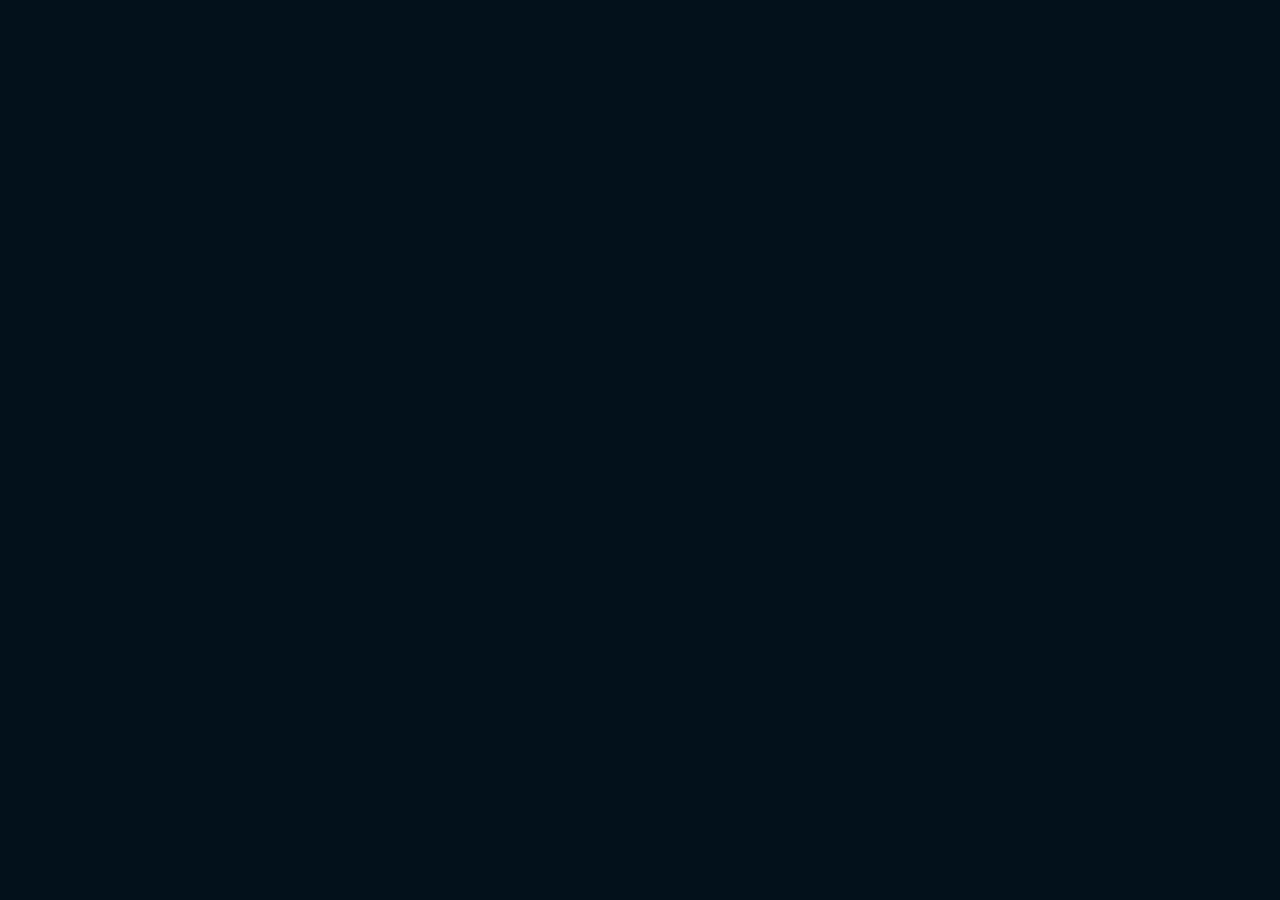
==== index.html @ f132a24a "Deploy" ====
<!doctype html>
<html lang="en" class="dark">
  <head>
    <meta charset="UTF-8" />
    <meta name="viewport" content="width=device-width, initial-scale=1.0" />
    <meta name="theme-color" content="#03101a" />
    <link rel="preload" as="image" href="./images/physics-ai-cover.webp" fetchpriority="high" />
    <meta name="referrer" content="strict-origin-when-cross-origin" />
    <meta name="description" content="Charalampos Lazaridis Patsalias: MSc AI researcher studying how architecture and training objective shape what sequence models represent. Thesis on Transformer vs Mamba, autoregressive vs JEPA." />
    <link rel="canonical" href="https://clazaridis.com/" />
    <link rel="icon" type="image/svg+xml" href="./favicon.svg" />
    <meta property="og:type" content="website" />
    <meta property="og:url" content="https://clazaridis.com/" />
    <meta property="og:title" content="Charalampos Lazaridis Patsalias · AI Research" />
    <meta property="og:description" content="Charalampos Lazaridis Patsalias: MSc AI researcher studying how architecture and training objective shape what sequence models represent. Thesis on Transformer vs Mamba, autoregressive vs JEPA." />
    <meta property="og:image" content="https://clazaridis.com/og.png" />
    <meta name="twitter:card" content="summary_large_image" />
    <script type="application/ld+json">{"@context":"https://schema.org","@type":"Person","name":"Charalampos Lazaridis Patsalias","url":"https://clazaridis.com/","jobTitle":"AI Researcher","alumniOf":["University of Essex","Utrecht University","Aristotle University of Thessaloniki"],"sameAs":["https://github.com/Babis1987","https://www.linkedin.com/in/charalampos-lazaridis-patsalias/","https://huggingface.co/mpampinos1987"]}</script>
    <link rel="preconnect" href="https://fonts.googleapis.com" />
    <link rel="preconnect" href="https://fonts.gstatic.com" crossorigin />
    <link
      href="https://fonts.googleapis.com/css2?family=Inter:wght@400;500;600;700;800&family=JetBrains+Mono:wght@400;500;600&display=swap"
      rel="stylesheet"
    />
    <title>Charalampos Lazaridis Patsalias · AI Research</title>
    <script
      data-goatcounter="https://clazaridis.goatcounter.com/count"
      async
      src="https://gc.zgo.at/count.js"
    ></script>
    <script type="module" crossorigin src="./assets/index-L5HF7EGZ.js"></script>
    <link rel="stylesheet" crossorigin href="./assets/index-ChJyaRy2.css">
  </head>
  <body>
    <div id="root"></div>
  </body>
</html>
---- assets/index-ChJyaRy2.css ----
*,:before,:after{--tw-border-spacing-x: 0;--tw-border-spacing-y: 0;--tw-translate-x: 0;--tw-translate-y: 0;--tw-rotate: 0;--tw-skew-x: 0;--tw-skew-y: 0;--tw-scale-x: 1;--tw-scale-y: 1;--tw-pan-x: ;--tw-pan-y: ;--tw-pinch-zoom: ;--tw-scroll-snap-strictness: proximity;--tw-gradient-from-position: ;--tw-gradient-via-position: ;--tw-gradient-to-position: ;--tw-ordinal: ;--tw-slashed-zero: ;--tw-numeric-figure: ;--tw-numeric-spacing: ;--tw-numeric-fraction: ;--tw-ring-inset: ;--tw-ring-offset-width: 0px;--tw-ring-offset-color: #fff;--tw-ring-color: rgb(59 130 246 / .5);--tw-ring-offset-shadow: 0 0 #0000;--tw-ring-shadow: 0 0 #0000;--tw-shadow: 0 0 #0000;--tw-shadow-colored: 0 0 #0000;--tw-blur: ;--tw-brightness: ;--tw-contrast: ;--tw-grayscale: ;--tw-hue-rotate: ;--tw-invert: ;--tw-saturate: ;--tw-sepia: ;--tw-drop-shadow: ;--tw-backdrop-blur: ;--tw-backdrop-brightness: ;--tw-backdrop-contrast: ;--tw-backdrop-grayscale: ;--tw-backdrop-hue-rotate: ;--tw-backdrop-invert: ;--tw-backdrop-opacity: ;--tw-backdrop-saturate: ;--tw-backdrop-sepia: ;--tw-contain-size: ;--tw-contain-layout: ;--tw-contain-paint: ;--tw-contain-style: }::backdrop{--tw-border-spacing-x: 0;--tw-border-spacing-y: 0;--tw-translate-x: 0;--tw-translate-y: 0;--tw-rotate: 0;--tw-skew-x: 0;--tw-skew-y: 0;--tw-scale-x: 1;--tw-scale-y: 1;--tw-pan-x: ;--tw-pan-y: ;--tw-pinch-zoom: ;--tw-scroll-snap-strictness: proximity;--tw-gradient-from-position: ;--tw-gradient-via-position: ;--tw-gradient-to-position: ;--tw-ordinal: ;--tw-slashed-zero: ;--tw-numeric-figure: ;--tw-numeric-spacing: ;--tw-numeric-fraction: ;--tw-ring-inset: ;--tw-ring-offset-width: 0px;--tw-ring-offset-color: #fff;--tw-ring-color: rgb(59 130 246 / .5);--tw-ring-offset-shadow: 0 0 #0000;--tw-ring-shadow: 0 0 #0000;--tw-shadow: 0 0 #0000;--tw-shadow-colored: 0 0 #0000;--tw-blur: ;--tw-brightness: ;--tw-contrast: ;--tw-grayscale: ;--tw-hue-rotate: ;--tw-invert: ;--tw-saturate: ;--tw-sepia: ;--tw-drop-shadow: ;--tw-backdrop-blur: ;--tw-backdrop-brightness: ;--tw-backdrop-contrast: ;--tw-backdrop-grayscale: ;--tw-backdrop-hue-rotate: ;--tw-backdrop-invert: ;--tw-backdrop-opacity: ;--tw-backdrop-saturate: ;--tw-backdrop-sepia: ;--tw-contain-size: ;--tw-contain-layout: ;--tw-contain-paint: ;--tw-contain-style: }*,:before,:after{box-sizing:border-box;border-width:0;border-style:solid;border-color:#e5e7eb}:before,:after{--tw-content: ""}html,:host{line-height:1.5;-webkit-text-size-adjust:100%;-moz-tab-size:4;-o-tab-size:4;tab-size:4;font-family:ui-sans-serif,system-ui,sans-serif,"Apple Color Emoji","Segoe UI Emoji",Segoe UI Symbol,"Noto Color Emoji";font-feature-settings:normal;font-variation-settings:normal;-webkit-tap-highlight-color:transparent}body{margin:0;line-height:inherit}hr{height:0;color:inherit;border-top-width:1px}abbr:where([title]){-webkit-text-decoration:underline dotted;text-decoration:underline dotted}h1,h2,h3,h4,h5,h6{font-size:inherit;font-weight:inherit}a{color:inherit;text-decoration:inherit}b,strong{font-weight:bolder}code,kbd,samp,pre{font-family:ui-monospace,SFMono-Regular,Menlo,Monaco,Consolas,Liberation Mono,Courier New,monospace;font-feature-settings:normal;font-variation-settings:normal;font-size:1em}small{font-size:80%}sub,sup{font-size:75%;line-height:0;position:relative;vertical-align:baseline}sub{bottom:-.25em}sup{top:-.5em}table{text-indent:0;border-color:inherit;border-collapse:collapse}button,input,optgroup,select,textarea{font-family:inherit;font-feature-settings:inherit;font-variation-settings:inherit;font-size:100%;font-weight:inherit;line-height:inherit;letter-spacing:inherit;color:inherit;margin:0;padding:0}button,select{text-transform:none}button,input:where([type=button]),input:where([type=reset]),input:where([type=submit]){-webkit-appearance:button;background-color:transparent;background-image:none}:-moz-focusring{outline:auto}:-moz-ui-invalid{box-shadow:none}progress{vertical-align:baseline}::-webkit-inner-spin-button,::-webkit-outer-spin-button{height:auto}[type=search]{-webkit-appearance:textfield;outline-offset:-2px}::-webkit-search-decoration{-webkit-appearance:none}::-webkit-file-upload-button{-webkit-appearance:button;font:inherit}summary{display:list-item}blockquote,dl,dd,h1,h2,h3,h4,h5,h6,hr,figure,p,pre{margin:0}fieldset{margin:0;padding:0}legend{padding:0}ol,ul,menu{list-style:none;margin:0;padding:0}dialog{padding:0}textarea{resize:vertical}input::-moz-placeholder,textarea::-moz-placeholder{opacity:1;color:#9ca3af}input::placeholder,textarea::placeholder{opacity:1;color:#9ca3af}button,[role=button]{cursor:pointer}:disabled{cursor:default}img,svg,video,canvas,audio,iframe,embed,object{display:block;vertical-align:middle}img,video{max-width:100%;height:auto}[hidden]:where(:not([hidden=until-found])){display:none}:root{color-scheme:dark;--background: 206 79% 6%;--foreground: 42 30% 93%;--card: 207 54% 9%;--card-foreground: 42 30% 93%;--popover: 207 54% 9%;--popover-foreground: 42 30% 93%;--primary: 39 72% 72%;--primary-foreground: 206 79% 6%;--secondary: 206 43% 13%;--secondary-foreground: 42 30% 93%;--muted: 206 43% 13%;--muted-foreground: 204 21% 77%;--accent: 194 56% 72%;--accent-foreground: 206 79% 6%;--destructive: 0 72% 51%;--destructive-foreground: 0 0% 98%;--border: 204 32% 22%;--input: 204 32% 22%;--ring: 39 72% 72%;--radius: .5rem}*{border-color:hsl(var(--border))}html{scroll-behavior:smooth;scroll-padding-top:5rem}html,body{overflow-x:clip}body{background-color:hsl(var(--background));color:hsl(var(--foreground));-webkit-font-smoothing:antialiased;-moz-osx-font-smoothing:grayscale;font-family:Inter,system-ui,-apple-system,sans-serif}::-moz-selection{background:hsl(var(--primary) / .25)}::selection{background:hsl(var(--primary) / .25)}:focus-visible{outline:2px solid hsl(var(--ring));outline-offset:4px}.container{width:100%}@media(min-width:640px){.container{max-width:640px}}@media(min-width:768px){.container{max-width:768px}}@media(min-width:1024px){.container{max-width:1024px}}@media(min-width:1280px){.container{max-width:1280px}}@media(min-width:1536px){.container{max-width:1536px}}.research-site{position:relative;isolation:isolate;background:hsl(var(--background))}.site-art{position:fixed;inset:0;z-index:-1;overflow:clip;pointer-events:none;background:hsl(var(--background))}.site-art__image{position:absolute;top:0;left:0;display:block;width:100%;height:auto;min-height:100%;-o-object-fit:cover;object-fit:cover;-o-object-position:center top;object-position:center top;opacity:.65;will-change:transform}.site-art:after{content:"";position:absolute;inset:0;width:min(100%,75rem);margin-inline:auto;background:linear-gradient(90deg,transparent,hsl(var(--background) / .94) 9%,hsl(var(--background) / .96) 50%,hsl(var(--background) / .94) 91%,transparent)}.research-section{position:relative;background:transparent}.research-cover{position:relative;background:hsl(var(--background))}.research-cover:after{content:"";position:absolute;inset:0;pointer-events:none;background:linear-gradient(180deg,transparent 88%,hsl(var(--background))),linear-gradient(90deg,hsl(var(--background)),transparent 4% 96%,hsl(var(--background)))}.hero-question{color:hsl(var(--accent))}.hero-stats{box-shadow:0 12px 40px #01090f4d}.sr-only{position:absolute;width:1px;height:1px;padding:0;margin:-1px;overflow:hidden;clip:rect(0,0,0,0);white-space:nowrap;border-width:0}.pointer-events-none{pointer-events:none}.visible{visibility:visible}.invisible{visibility:hidden}.fixed{position:fixed}.absolute{position:absolute}.relative{position:relative}.inset-0{inset:0}.inset-x-0{left:0;right:0}.inset-y-0{top:0;bottom:0}.-bottom-12{bottom:-3rem}.-left-12{left:-3rem}.-left-\[31px\]{left:-31px}.-right-12{right:-3rem}.-top-12{top:-3rem}.bottom-0{bottom:0}.left-0{left:0}.left-1\/2{left:50%}.left-2{left:.5rem}.left-\[50\%\]{left:50%}.right-0{right:0}.right-1{right:.25rem}.right-2{right:.5rem}.right-3{right:.75rem}.right-4{right:1rem}.top-0{top:0}.top-1{top:.25rem}.top-1\.5{top:.375rem}.top-1\/2{top:50%}.top-3\.5{top:.875rem}.top-4{top:1rem}.top-\[1px\]{top:1px}.top-\[50\%\]{top:50%}.top-\[60\%\]{top:60%}.top-full{top:100%}.isolate{isolation:isolate}.z-10{z-index:10}.z-20{z-index:20}.z-50{z-index:50}.z-\[1\]{z-index:1}.order-first{order:-9999}.order-last{order:9999}.col-start-2{grid-column-start:2}.row-span-2{grid-row:span 2 / span 2}.row-start-1{grid-row-start:1}.\!m-0{margin:0!important}.-mx-1{margin-left:-.25rem;margin-right:-.25rem}.-my-2{margin-top:-.5rem;margin-bottom:-.5rem}.mx-2{margin-left:.5rem;margin-right:.5rem}.mx-3\.5{margin-left:.875rem;margin-right:.875rem}.mx-auto{margin-left:auto;margin-right:auto}.my-0{margin-top:0;margin-bottom:0}.my-0\.5{margin-top:.125rem;margin-bottom:.125rem}.my-1{margin-top:.25rem;margin-bottom:.25rem}.-ml-4{margin-left:-1rem}.-mr-2{margin-right:-.5rem}.-mt-4{margin-top:-1rem}.mb-1{margin-bottom:.25rem}.mb-1\.5{margin-bottom:.375rem}.mb-2{margin-bottom:.5rem}.mb-3{margin-bottom:.75rem}.mb-4{margin-bottom:1rem}.mb-5{margin-bottom:1.25rem}.ml-1{margin-left:.25rem}.ml-4{margin-left:1rem}.ml-auto{margin-left:auto}.mt-0\.5{margin-top:.125rem}.mt-1{margin-top:.25rem}.mt-1\.5{margin-top:.375rem}.mt-10{margin-top:2.5rem}.mt-12{margin-top:3rem}.mt-14{margin-top:3.5rem}.mt-2{margin-top:.5rem}.mt-3{margin-top:.75rem}.mt-4{margin-top:1rem}.mt-5{margin-top:1.25rem}.mt-6{margin-top:1.5rem}.mt-8{margin-top:2rem}.mt-auto{margin-top:auto}.line-clamp-1{overflow:hidden;display:-webkit-box;-webkit-box-orient:vertical;-webkit-line-clamp:1}.line-clamp-2{overflow:hidden;display:-webkit-box;-webkit-box-orient:vertical;-webkit-line-clamp:2}.block{display:block}.inline-block{display:inline-block}.flex{display:flex}.inline-flex{display:inline-flex}.table{display:table}.table-caption{display:table-caption}.table-cell{display:table-cell}.table-row{display:table-row}.grid{display:grid}.hidden{display:none}.aspect-square{aspect-ratio:1 / 1}.aspect-video{aspect-ratio:16 / 9}.size-10{width:2.5rem;height:2.5rem}.size-2{width:.5rem;height:.5rem}.size-2\.5{width:.625rem;height:.625rem}.size-3{width:.75rem;height:.75rem}.size-3\.5{width:.875rem;height:.875rem}.size-4{width:1rem;height:1rem}.size-6{width:1.5rem;height:1.5rem}.size-7{width:1.75rem;height:1.75rem}.size-8{width:2rem;height:2rem}.size-9{width:2.25rem;height:2.25rem}.size-auto{width:auto;height:auto}.size-full{width:100%;height:100%}.h-1\.5{height:.375rem}.h-10{height:2.5rem}.h-12{height:3rem}.h-14{height:3.5rem}.h-2{height:.5rem}.h-2\.5{height:.625rem}.h-4{height:1rem}.h-5{height:1.25rem}.h-6{height:1.5rem}.h-7{height:1.75rem}.h-72{height:18rem}.h-8{height:2rem}.h-9{height:2.25rem}.h-\[1\.15rem\]{height:1.15rem}.h-\[calc\(100\%-1px\)\]{height:calc(100% - 1px)}.h-\[var\(--radix-navigation-menu-viewport-height\)\]{height:var(--radix-navigation-menu-viewport-height)}.h-\[var\(--radix-select-trigger-height\)\]{height:var(--radix-select-trigger-height)}.h-auto{height:auto}.h-full{height:100%}.h-px{height:1px}.h-svh{height:100svh}.max-h-\[300px\]{max-height:300px}.max-h-\[85vh\]{max-height:85vh}.min-h-0{min-height:0px}.min-h-16{min-height:4rem}.min-h-4{min-height:1rem}.min-h-screen{min-height:100vh}.min-h-svh{min-height:100svh}.w-0{width:0px}.w-1{width:.25rem}.w-2{width:.5rem}.w-2\.5{width:.625rem}.w-3{width:.75rem}.w-3\/4{width:75%}.w-4{width:1rem}.w-5{width:1.25rem}.w-64{width:16rem}.w-72{width:18rem}.w-8{width:2rem}.w-9{width:2.25rem}.w-\[100px\]{width:100px}.w-auto{width:auto}.w-fit{width:-moz-fit-content;width:fit-content}.w-full{width:100%}.w-max{width:-moz-max-content;width:max-content}.w-px{width:1px}.min-w-0{min-width:0px}.min-w-10{min-width:2.5rem}.min-w-5{min-width:1.25rem}.min-w-8{min-width:2rem}.min-w-9{min-width:2.25rem}.min-w-\[12rem\]{min-width:12rem}.min-w-\[8rem\]{min-width:8rem}.min-w-\[var\(--radix-select-trigger-width\)\]{min-width:var(--radix-select-trigger-width)}.max-w-2xl{max-width:42rem}.max-w-3xl{max-width:48rem}.max-w-5xl{max-width:64rem}.max-w-6xl{max-width:72rem}.max-w-\[calc\(100\%-2rem\)\]{max-width:calc(100% - 2rem)}.max-w-max{max-width:-moz-max-content;max-width:max-content}.max-w-sm{max-width:24rem}.max-w-xl{max-width:36rem}.flex-1{flex:1 1 0%}.shrink-0{flex-shrink:0}.grow{flex-grow:1}.grow-0{flex-grow:0}.basis-full{flex-basis:100%}.caption-bottom{caption-side:bottom}.border-collapse{border-collapse:collapse}.-translate-x-1\/2{--tw-translate-x: -50%;transform:translate(var(--tw-translate-x),var(--tw-translate-y)) rotate(var(--tw-rotate)) skew(var(--tw-skew-x)) skewY(var(--tw-skew-y)) scaleX(var(--tw-scale-x)) scaleY(var(--tw-scale-y))}.-translate-x-px{--tw-translate-x: -1px;transform:translate(var(--tw-translate-x),var(--tw-translate-y)) rotate(var(--tw-rotate)) skew(var(--tw-skew-x)) skewY(var(--tw-skew-y)) scaleX(var(--tw-scale-x)) scaleY(var(--tw-scale-y))}.-translate-y-1\/2{--tw-translate-y: -50%;transform:translate(var(--tw-translate-x),var(--tw-translate-y)) rotate(var(--tw-rotate)) skew(var(--tw-skew-x)) skewY(var(--tw-skew-y)) scaleX(var(--tw-scale-x)) scaleY(var(--tw-scale-y))}.translate-x-\[-50\%\]{--tw-translate-x: -50%;transform:translate(var(--tw-translate-x),var(--tw-translate-y)) rotate(var(--tw-rotate)) skew(var(--tw-skew-x)) skewY(var(--tw-skew-y)) scaleX(var(--tw-scale-x)) scaleY(var(--tw-scale-y))}.translate-x-px{--tw-translate-x: 1px;transform:translate(var(--tw-translate-x),var(--tw-translate-y)) rotate(var(--tw-rotate)) skew(var(--tw-skew-x)) skewY(var(--tw-skew-y)) scaleX(var(--tw-scale-x)) scaleY(var(--tw-scale-y))}.translate-y-0\.5{--tw-translate-y: .125rem;transform:translate(var(--tw-translate-x),var(--tw-translate-y)) rotate(var(--tw-rotate)) skew(var(--tw-skew-x)) skewY(var(--tw-skew-y)) scaleX(var(--tw-scale-x)) scaleY(var(--tw-scale-y))}.translate-y-\[-50\%\]{--tw-translate-y: -50%;transform:translate(var(--tw-translate-x),var(--tw-translate-y)) rotate(var(--tw-rotate)) skew(var(--tw-skew-x)) skewY(var(--tw-skew-y)) scaleX(var(--tw-scale-x)) scaleY(var(--tw-scale-y))}.translate-y-\[calc\(-50\%_-_2px\)\]{--tw-translate-y: calc(-50% - 2px) ;transform:translate(var(--tw-translate-x),var(--tw-translate-y)) rotate(var(--tw-rotate)) skew(var(--tw-skew-x)) skewY(var(--tw-skew-y)) scaleX(var(--tw-scale-x)) scaleY(var(--tw-scale-y))}.rotate-45{--tw-rotate: 45deg;transform:translate(var(--tw-translate-x),var(--tw-translate-y)) rotate(var(--tw-rotate)) skew(var(--tw-skew-x)) skewY(var(--tw-skew-y)) scaleX(var(--tw-scale-x)) scaleY(var(--tw-scale-y))}.rotate-90{--tw-rotate: 90deg;transform:translate(var(--tw-translate-x),var(--tw-translate-y)) rotate(var(--tw-rotate)) skew(var(--tw-skew-x)) skewY(var(--tw-skew-y)) scaleX(var(--tw-scale-x)) scaleY(var(--tw-scale-y))}.transform{transform:translate(var(--tw-translate-x),var(--tw-translate-y)) rotate(var(--tw-rotate)) skew(var(--tw-skew-x)) skewY(var(--tw-skew-y)) scaleX(var(--tw-scale-x)) scaleY(var(--tw-scale-y))}@keyframes caret-blink{0%,70%,to{opacity:1}20%,50%{opacity:0}}.animate-caret-blink{animation:caret-blink 1.25s ease-out infinite}@keyframes pulse{50%{opacity:.5}}.animate-pulse{animation:pulse 2s cubic-bezier(.4,0,.6,1) infinite}@keyframes spin{to{transform:rotate(360deg)}}.animate-spin{animation:spin 1s linear infinite}.cursor-default{cursor:default}.cursor-pointer{cursor:pointer}.cursor-text{cursor:text}.touch-none{touch-action:none}.select-none{-webkit-user-select:none;-moz-user-select:none;user-select:none}.resize-none{resize:none}.resize{resize:both}.scroll-my-1{scroll-margin-top:.25rem;scroll-margin-bottom:.25rem}.scroll-py-1{scroll-padding-top:.25rem;scroll-padding-bottom:.25rem}.list-disc{list-style-type:disc}.list-none{list-style-type:none}.auto-rows-min{grid-auto-rows:min-content}.grid-cols-2{grid-template-columns:repeat(2,minmax(0,1fr))}.grid-cols-\[0_1fr\]{grid-template-columns:0 1fr}.grid-rows-\[auto_auto\]{grid-template-rows:auto auto}.flex-row{flex-direction:row}.flex-col{flex-direction:column}.flex-col-reverse{flex-direction:column-reverse}.flex-wrap{flex-wrap:wrap}.place-content-center{place-content:center}.items-start{align-items:flex-start}.items-end{align-items:flex-end}.items-center{align-items:center}.items-baseline{align-items:baseline}.items-stretch{align-items:stretch}.justify-start{justify-content:flex-start}.justify-center{justify-content:center}.justify-between{justify-content:space-between}.justify-items-start{justify-items:start}.gap-0\.5{gap:.125rem}.gap-1{gap:.25rem}.gap-1\.5{gap:.375rem}.gap-10{gap:2.5rem}.gap-12{gap:3rem}.gap-2{gap:.5rem}.gap-2\.5{gap:.625rem}.gap-3{gap:.75rem}.gap-4{gap:1rem}.gap-5{gap:1.25rem}.gap-6{gap:1.5rem}.gap-7{gap:1.75rem}.gap-8{gap:2rem}.gap-\[--spacing\(var\(--gap\)\)\]{gap:var(--spacing(var(--gap)))}.gap-px{gap:1px}.gap-y-0\.5{row-gap:.125rem}.space-y-1>:not([hidden])~:not([hidden]){--tw-space-y-reverse: 0;margin-top:calc(.25rem * calc(1 - var(--tw-space-y-reverse)));margin-bottom:calc(.25rem * var(--tw-space-y-reverse))}.space-y-1\.5>:not([hidden])~:not([hidden]){--tw-space-y-reverse: 0;margin-top:calc(.375rem * calc(1 - var(--tw-space-y-reverse)));margin-bottom:calc(.375rem * var(--tw-space-y-reverse))}.space-y-3>:not([hidden])~:not([hidden]){--tw-space-y-reverse: 0;margin-top:calc(.75rem * calc(1 - var(--tw-space-y-reverse)));margin-bottom:calc(.75rem * var(--tw-space-y-reverse))}.space-y-4>:not([hidden])~:not([hidden]){--tw-space-y-reverse: 0;margin-top:calc(1rem * calc(1 - var(--tw-space-y-reverse)));margin-bottom:calc(1rem * var(--tw-space-y-reverse))}.space-y-5>:not([hidden])~:not([hidden]){--tw-space-y-reverse: 0;margin-top:calc(1.25rem * calc(1 - var(--tw-space-y-reverse)));margin-bottom:calc(1.25rem * var(--tw-space-y-reverse))}.space-y-6>:not([hidden])~:not([hidden]){--tw-space-y-reverse: 0;margin-top:calc(1.5rem * calc(1 - var(--tw-space-y-reverse)));margin-bottom:calc(1.5rem * var(--tw-space-y-reverse))}.space-y-8>:not([hidden])~:not([hidden]){--tw-space-y-reverse: 0;margin-top:calc(2rem * calc(1 - var(--tw-space-y-reverse)));margin-bottom:calc(2rem * var(--tw-space-y-reverse))}.self-start{align-self:flex-start}.self-stretch{align-self:stretch}.justify-self-end{justify-self:end}.overflow-auto{overflow:auto}.overflow-hidden{overflow:hidden}.overflow-x-auto{overflow-x:auto}.overflow-y-auto{overflow-y:auto}.overflow-x-hidden{overflow-x:hidden}.whitespace-nowrap{white-space:nowrap}.break-words{overflow-wrap:break-word}.rounded{border-radius:.25rem}.rounded-\[2px\]{border-radius:2px}.rounded-\[4px\]{border-radius:4px}.rounded-\[calc\(var\(--radius\)-5px\)\]{border-radius:calc(var(--radius) - 5px)}.rounded-\[inherit\]{border-radius:inherit}.rounded-full{border-radius:9999px}.rounded-lg{border-radius:var(--radius)}.rounded-md{border-radius:calc(var(--radius) - 2px)}.rounded-none{border-radius:0}.rounded-sm{border-radius:calc(var(--radius) - 4px)}.rounded-xl{border-radius:calc(var(--radius) + 4px)}.rounded-xs{border-radius:calc(var(--radius) - 6px)}.rounded-l-md{border-top-left-radius:calc(var(--radius) - 2px);border-bottom-left-radius:calc(var(--radius) - 2px)}.rounded-r-md{border-top-right-radius:calc(var(--radius) - 2px);border-bottom-right-radius:calc(var(--radius) - 2px)}.rounded-tl-sm{border-top-left-radius:calc(var(--radius) - 4px)}.border{border-width:1px}.border-0{border-width:0px}.border-\[1\.5px\]{border-width:1.5px}.border-y{border-top-width:1px;border-bottom-width:1px}.border-b{border-bottom-width:1px}.border-l{border-left-width:1px}.border-l-2{border-left-width:2px}.border-r{border-right-width:1px}.border-t{border-top-width:1px}.border-dashed{border-style:dashed}.border-border{border-color:hsl(var(--border))}.border-border\/50{border-color:hsl(var(--border) / .5)}.border-border\/60{border-color:hsl(var(--border) / .6)}.border-input{border-color:hsl(var(--input))}.border-primary{border-color:hsl(var(--primary))}.border-primary\/30{border-color:hsl(var(--primary) / .3)}.border-primary\/50{border-color:hsl(var(--primary) / .5)}.border-sidebar-border{border-color:hsl(var(--sidebar-border))}.border-transparent{border-color:transparent}.border-l-transparent{border-left-color:transparent}.border-t-transparent{border-top-color:transparent}.bg-accent{background-color:hsl(var(--accent))}.bg-background{background-color:hsl(var(--background))}.bg-background\/80{background-color:hsl(var(--background) / .8)}.bg-black\/50{background-color:#00000080}.bg-border{background-color:hsl(var(--border))}.bg-card{background-color:hsl(var(--card))}.bg-destructive{--tw-bg-opacity: 1;background-color:hsl(var(--destructive) / var(--tw-bg-opacity, 1))}.bg-foreground{background-color:hsl(var(--foreground))}.bg-input{background-color:hsl(var(--input))}.bg-muted{background-color:hsl(var(--muted))}.bg-muted\/50{background-color:hsl(var(--muted) / .5)}.bg-popover{background-color:hsl(var(--popover))}.bg-primary{background-color:hsl(var(--primary))}.bg-primary\/10{background-color:hsl(var(--primary) / .1)}.bg-primary\/20{background-color:hsl(var(--primary) / .2)}.bg-primary\/5{background-color:hsl(var(--primary) / .05)}.bg-primary\/80{background-color:hsl(var(--primary) / .8)}.bg-primary\/90{background-color:hsl(var(--primary) / .9)}.bg-secondary{background-color:hsl(var(--secondary))}.bg-secondary\/60{background-color:hsl(var(--secondary) / .6)}.bg-sidebar{background-color:hsl(var(--sidebar-background))}.bg-sidebar-border{background-color:hsl(var(--sidebar-border))}.bg-transparent{background-color:transparent}.bg-white{--tw-bg-opacity: 1;background-color:rgb(255 255 255 / var(--tw-bg-opacity, 1))}.fill-current{fill:currentColor}.fill-foreground{fill:hsl(var(--foreground))}.fill-primary{fill:hsl(var(--primary))}.p-0{padding:0}.p-1{padding:.25rem}.p-2{padding:.5rem}.p-3{padding:.75rem}.p-4{padding:1rem}.p-5{padding:1.25rem}.p-6{padding:1.5rem}.p-\[3px\]{padding:3px}.p-px{padding:1px}.px-1{padding-left:.25rem;padding-right:.25rem}.px-1\.5{padding-left:.375rem;padding-right:.375rem}.px-2{padding-left:.5rem;padding-right:.5rem}.px-2\.5{padding-left:.625rem;padding-right:.625rem}.px-3{padding-left:.75rem;padding-right:.75rem}.px-4{padding-left:1rem;padding-right:1rem}.px-5{padding-left:1.25rem;padding-right:1.25rem}.px-6{padding-left:1.5rem;padding-right:1.5rem}.py-0\.5{padding-top:.125rem;padding-bottom:.125rem}.py-1{padding-top:.25rem;padding-bottom:.25rem}.py-1\.5{padding-top:.375rem;padding-bottom:.375rem}.py-2{padding-top:.5rem;padding-bottom:.5rem}.py-2\.5{padding-top:.625rem;padding-bottom:.625rem}.py-20{padding-top:5rem;padding-bottom:5rem}.py-3{padding-top:.75rem;padding-bottom:.75rem}.py-4{padding-top:1rem;padding-bottom:1rem}.py-6{padding-top:1.5rem;padding-bottom:1.5rem}.py-8{padding-top:2rem;padding-bottom:2rem}.pb-12{padding-bottom:3rem}.pb-3{padding-bottom:.75rem}.pb-4{padding-bottom:1rem}.pl-2{padding-left:.5rem}.pl-3{padding-left:.75rem}.pl-4{padding-left:1rem}.pl-6{padding-left:1.5rem}.pl-8{padding-left:2rem}.pr-1{padding-right:.25rem}.pr-2{padding-right:.5rem}.pr-2\.5{padding-right:.625rem}.pr-3{padding-right:.75rem}.pr-8{padding-right:2rem}.pt-0{padding-top:0}.pt-14{padding-top:3.5rem}.pt-3{padding-top:.75rem}.pt-4{padding-top:1rem}.pt-6{padding-top:1.5rem}.text-left{text-align:left}.text-center{text-align:center}.text-right{text-align:right}.align-middle{vertical-align:middle}.font-mono{font-family:ui-monospace,SFMono-Regular,Menlo,Monaco,Consolas,Liberation Mono,Courier New,monospace}.font-sans{font-family:ui-sans-serif,system-ui,sans-serif,"Apple Color Emoji","Segoe UI Emoji",Segoe UI Symbol,"Noto Color Emoji"}.text-2xl{font-size:1.5rem;line-height:2rem}.text-3xl{font-size:1.875rem;line-height:2.25rem}.text-\[0\.8rem\]{font-size:.8rem}.text-\[11px\]{font-size:11px}.text-\[15px\]{font-size:15px}.text-base{font-size:1rem;line-height:1.5rem}.text-lg{font-size:1.125rem;line-height:1.75rem}.text-sm{font-size:.875rem;line-height:1.25rem}.text-sm\/relaxed{font-size:.875rem;line-height:1.625}.text-xl{font-size:1.25rem;line-height:1.75rem}.text-xs{font-size:.75rem;line-height:1rem}.font-bold{font-weight:700}.font-medium{font-weight:500}.font-normal{font-weight:400}.font-semibold{font-weight:600}.tabular-nums{--tw-numeric-spacing: tabular-nums;font-variant-numeric:var(--tw-ordinal) var(--tw-slashed-zero) var(--tw-numeric-figure) var(--tw-numeric-spacing) var(--tw-numeric-fraction)}.leading-\[1\.15\]{line-height:1.15}.leading-none{line-height:1}.leading-normal{line-height:1.5}.leading-relaxed{line-height:1.625}.leading-snug{line-height:1.375}.tracking-tight{letter-spacing:-.025em}.tracking-widest{letter-spacing:.1em}.text-accent-foreground{color:hsl(var(--accent-foreground))}.text-background{color:hsl(var(--background))}.text-card-foreground{color:hsl(var(--card-foreground))}.text-current{color:currentColor}.text-destructive{--tw-text-opacity: 1;color:hsl(var(--destructive) / var(--tw-text-opacity, 1))}.text-foreground{color:hsl(var(--foreground))}.text-foreground\/80{color:hsl(var(--foreground) / .8)}.text-foreground\/85{color:hsl(var(--foreground) / .85)}.text-muted-foreground{color:hsl(var(--muted-foreground))}.text-popover-foreground{color:hsl(var(--popover-foreground))}.text-primary{color:hsl(var(--primary))}.text-primary-foreground{color:hsl(var(--primary-foreground))}.text-primary\/80{color:hsl(var(--primary) / .8)}.text-secondary-foreground{color:hsl(var(--secondary-foreground))}.text-sidebar-foreground{color:hsl(var(--sidebar-foreground))}.text-sidebar-foreground\/70{color:hsl(var(--sidebar-foreground) / .7)}.text-white{--tw-text-opacity: 1;color:rgb(255 255 255 / var(--tw-text-opacity, 1))}.underline{text-decoration-line:underline}.underline-offset-4{text-underline-offset:4px}.opacity-0{opacity:0}.opacity-50{opacity:.5}.opacity-70{opacity:.7}.shadow{--tw-shadow: 0 1px 3px 0 rgb(0 0 0 / .1), 0 1px 2px -1px rgb(0 0 0 / .1);--tw-shadow-colored: 0 1px 3px 0 var(--tw-shadow-color), 0 1px 2px -1px var(--tw-shadow-color);box-shadow:var(--tw-ring-offset-shadow, 0 0 #0000),var(--tw-ring-shadow, 0 0 #0000),var(--tw-shadow)}.shadow-\[0_0_0_1px_hsl\(var\(--sidebar-border\)\)\]{--tw-shadow: 0 0 0 1px hsl(var(--sidebar-border));--tw-shadow-colored: 0 0 0 1px var(--tw-shadow-color);box-shadow:var(--tw-ring-offset-shadow, 0 0 #0000),var(--tw-ring-shadow, 0 0 #0000),var(--tw-shadow)}.shadow-lg{--tw-shadow: 0 10px 15px -3px rgb(0 0 0 / .1), 0 4px 6px -4px rgb(0 0 0 / .1);--tw-shadow-colored: 0 10px 15px -3px var(--tw-shadow-color), 0 4px 6px -4px var(--tw-shadow-color);box-shadow:var(--tw-ring-offset-shadow, 0 0 #0000),var(--tw-ring-shadow, 0 0 #0000),var(--tw-shadow)}.shadow-md{--tw-shadow: 0 4px 6px -1px rgb(0 0 0 / .1), 0 2px 4px -2px rgb(0 0 0 / .1);--tw-shadow-colored: 0 4px 6px -1px var(--tw-shadow-color), 0 2px 4px -2px var(--tw-shadow-color);box-shadow:var(--tw-ring-offset-shadow, 0 0 #0000),var(--tw-ring-shadow, 0 0 #0000),var(--tw-shadow)}.shadow-none{--tw-shadow: 0 0 #0000;--tw-shadow-colored: 0 0 #0000;box-shadow:var(--tw-ring-offset-shadow, 0 0 #0000),var(--tw-ring-shadow, 0 0 #0000),var(--tw-shadow)}.shadow-sm{--tw-shadow: 0 1px 2px 0 rgb(0 0 0 / .05);--tw-shadow-colored: 0 1px 2px 0 var(--tw-shadow-color);box-shadow:var(--tw-ring-offset-shadow, 0 0 #0000),var(--tw-ring-shadow, 0 0 #0000),var(--tw-shadow)}.shadow-xl{--tw-shadow: 0 20px 25px -5px rgb(0 0 0 / .1), 0 8px 10px -6px rgb(0 0 0 / .1);--tw-shadow-colored: 0 20px 25px -5px var(--tw-shadow-color), 0 8px 10px -6px var(--tw-shadow-color);box-shadow:var(--tw-ring-offset-shadow, 0 0 #0000),var(--tw-ring-shadow, 0 0 #0000),var(--tw-shadow)}.shadow-xs{--tw-shadow: 0 1px 2px 0 rgb(0 0 0 / .05);--tw-shadow-colored: 0 1px 2px 0 var(--tw-shadow-color);box-shadow:var(--tw-ring-offset-shadow, 0 0 #0000),var(--tw-ring-shadow, 0 0 #0000),var(--tw-shadow)}.outline-none{outline:2px solid transparent;outline-offset:2px}.outline{outline-style:solid}.ring-0{--tw-ring-offset-shadow: var(--tw-ring-inset) 0 0 0 var(--tw-ring-offset-width) var(--tw-ring-offset-color);--tw-ring-shadow: var(--tw-ring-inset) 0 0 0 calc(0px + var(--tw-ring-offset-width)) var(--tw-ring-color);box-shadow:var(--tw-ring-offset-shadow),var(--tw-ring-shadow),var(--tw-shadow, 0 0 #0000)}.ring-4{--tw-ring-offset-shadow: var(--tw-ring-inset) 0 0 0 var(--tw-ring-offset-width) var(--tw-ring-offset-color);--tw-ring-shadow: var(--tw-ring-inset) 0 0 0 calc(4px + var(--tw-ring-offset-width)) var(--tw-ring-color);box-shadow:var(--tw-ring-offset-shadow),var(--tw-ring-shadow),var(--tw-shadow, 0 0 #0000)}.ring-background{--tw-ring-color: hsl(var(--background))}.ring-ring\/50{--tw-ring-color: hsl(var(--ring) / .5)}.ring-sidebar-ring{--tw-ring-color: hsl(var(--sidebar-ring))}.ring-offset-background{--tw-ring-offset-color: hsl(var(--background))}.filter{filter:var(--tw-blur) var(--tw-brightness) var(--tw-contrast) var(--tw-grayscale) var(--tw-hue-rotate) var(--tw-invert) var(--tw-saturate) var(--tw-sepia) var(--tw-drop-shadow)}.backdrop-blur-md{--tw-backdrop-blur: blur(12px);-webkit-backdrop-filter:var(--tw-backdrop-blur) var(--tw-backdrop-brightness) var(--tw-backdrop-contrast) var(--tw-backdrop-grayscale) var(--tw-backdrop-hue-rotate) var(--tw-backdrop-invert) var(--tw-backdrop-opacity) var(--tw-backdrop-saturate) var(--tw-backdrop-sepia);backdrop-filter:var(--tw-backdrop-blur) var(--tw-backdrop-brightness) var(--tw-backdrop-contrast) var(--tw-backdrop-grayscale) var(--tw-backdrop-hue-rotate) var(--tw-backdrop-invert) var(--tw-backdrop-opacity) var(--tw-backdrop-saturate) var(--tw-backdrop-sepia)}.transition{transition-property:color,background-color,border-color,text-decoration-color,fill,stroke,opacity,box-shadow,transform,filter,backdrop-filter;transition-timing-function:cubic-bezier(.4,0,.2,1);transition-duration:.15s}.transition-\[color\,box-shadow\]{transition-property:color,box-shadow;transition-timing-function:cubic-bezier(.4,0,.2,1);transition-duration:.15s}.transition-\[left\,right\,width\]{transition-property:left,right,width;transition-timing-function:cubic-bezier(.4,0,.2,1);transition-duration:.15s}.transition-\[margin\,opacity\]{transition-property:margin,opacity;transition-timing-function:cubic-bezier(.4,0,.2,1);transition-duration:.15s}.transition-\[width\,height\,padding\]{transition-property:width,height,padding;transition-timing-function:cubic-bezier(.4,0,.2,1);transition-duration:.15s}.transition-\[width\]{transition-property:width;transition-timing-function:cubic-bezier(.4,0,.2,1);transition-duration:.15s}.transition-all{transition-property:all;transition-timing-function:cubic-bezier(.4,0,.2,1);transition-duration:.15s}.transition-colors{transition-property:color,background-color,border-color,text-decoration-color,fill,stroke;transition-timing-function:cubic-bezier(.4,0,.2,1);transition-duration:.15s}.transition-none{transition-property:none}.transition-opacity{transition-property:opacity;transition-timing-function:cubic-bezier(.4,0,.2,1);transition-duration:.15s}.transition-shadow{transition-property:box-shadow;transition-timing-function:cubic-bezier(.4,0,.2,1);transition-duration:.15s}.transition-transform{transition-property:transform;transition-timing-function:cubic-bezier(.4,0,.2,1);transition-duration:.15s}.duration-100{transition-duration:.1s}.duration-1000{transition-duration:1s}.duration-200{transition-duration:.2s}.duration-300{transition-duration:.3s}.ease-in-out{transition-timing-function:cubic-bezier(.4,0,.2,1)}.ease-linear{transition-timing-function:linear}@keyframes enter{0%{opacity:var(--tw-enter-opacity, 1);transform:translate3d(var(--tw-enter-translate-x, 0),var(--tw-enter-translate-y, 0),0) scale3d(var(--tw-enter-scale, 1),var(--tw-enter-scale, 1),var(--tw-enter-scale, 1)) rotate(var(--tw-enter-rotate, 0))}}@keyframes exit{to{opacity:var(--tw-exit-opacity, 1);transform:translate3d(var(--tw-exit-translate-x, 0),var(--tw-exit-translate-y, 0),0) scale3d(var(--tw-exit-scale, 1),var(--tw-exit-scale, 1),var(--tw-exit-scale, 1)) rotate(var(--tw-exit-rotate, 0))}}.animate-in{animation-name:enter;animation-duration:.15s;--tw-enter-opacity: initial;--tw-enter-scale: initial;--tw-enter-rotate: initial;--tw-enter-translate-x: initial;--tw-enter-translate-y: initial}.fade-in-0{--tw-enter-opacity: 0}.zoom-in-95{--tw-enter-scale: .95}.duration-100{animation-duration:.1s}.duration-1000{animation-duration:1s}.duration-200{animation-duration:.2s}.duration-300{animation-duration:.3s}.ease-in-out{animation-timing-function:cubic-bezier(.4,0,.2,1)}.ease-linear{animation-timing-function:linear}.running{animation-play-state:running}.font-mono-accent{font-family:JetBrains Mono,ui-monospace,monospace}.text-balance{text-wrap:balance}.\[--cell-size\:--spacing\(8\)\]{--cell-size: var(--spacing(8))}@media(max-width:639px){.site-art:after{background:hsl(var(--background) / .92)}}@media(prefers-reduced-motion:reduce){html{scroll-behavior:auto}.site-art__image{will-change:auto}}@media print{:root{color-scheme:light;--background: 0 0% 100%;--foreground: 0 0% 10%;--card: 0 0% 100%;--secondary: 0 0% 96%;--muted-foreground: 0 0% 30%;--border: 0 0% 80%;--primary: 35 65% 28%;--primary-foreground: 0 0% 100%;--accent: 200 65% 28%}.site-art,.research-cover:after{display:none}.research-hero{padding-top:0}header{position:static!important}.bg-grid,.bg-glow{background:none!important}a[href^=http]:after{content:" (" attr(href) ")";font-size:.8em}}.selection\:bg-primary *::-moz-selection{background-color:hsl(var(--primary))}.selection\:bg-primary *::selection{background-color:hsl(var(--primary))}.selection\:text-primary-foreground *::-moz-selection{color:hsl(var(--primary-foreground))}.selection\:text-primary-foreground *::selection{color:hsl(var(--primary-foreground))}.selection\:bg-primary::-moz-selection{background-color:hsl(var(--primary))}.selection\:bg-primary::selection{background-color:hsl(var(--primary))}.selection\:text-primary-foreground::-moz-selection{color:hsl(var(--primary-foreground))}.selection\:text-primary-foreground::selection{color:hsl(var(--primary-foreground))}.file\:inline-flex::file-selector-button{display:inline-flex}.file\:h-7::file-selector-button{height:1.75rem}.file\:border-0::file-selector-button{border-width:0px}.file\:bg-transparent::file-selector-button{background-color:transparent}.file\:text-sm::file-selector-button{font-size:.875rem;line-height:1.25rem}.file\:font-medium::file-selector-button{font-weight:500}.file\:text-foreground::file-selector-button{color:hsl(var(--foreground))}.placeholder\:text-muted-foreground::-moz-placeholder{color:hsl(var(--muted-foreground))}.placeholder\:text-muted-foreground::placeholder{color:hsl(var(--muted-foreground))}.after\:absolute:after{content:var(--tw-content);position:absolute}.after\:-inset-2:after{content:var(--tw-content);inset:-.5rem}.after\:inset-0:after{content:var(--tw-content);inset:0}.after\:inset-y-0:after{content:var(--tw-content);top:0;bottom:0}.after\:left-1\/2:after{content:var(--tw-content);left:50%}.after\:w-1:after{content:var(--tw-content);width:.25rem}.after\:w-\[2px\]:after{content:var(--tw-content);width:2px}.after\:-translate-x-1\/2:after{content:var(--tw-content);--tw-translate-x: -50%;transform:translate(var(--tw-translate-x),var(--tw-translate-y)) rotate(var(--tw-rotate)) skew(var(--tw-skew-x)) skewY(var(--tw-skew-y)) scaleX(var(--tw-scale-x)) scaleY(var(--tw-scale-y))}.after\:content-\[\'\'\]:after{--tw-content: "";content:var(--tw-content)}.first\:rounded-l-md:first-child{border-top-left-radius:calc(var(--radius) - 2px);border-bottom-left-radius:calc(var(--radius) - 2px)}.first\:border-l:first-child{border-left-width:1px}.last\:mt-0:last-child{margin-top:0}.last\:rounded-r-md:last-child{border-top-right-radius:calc(var(--radius) - 2px);border-bottom-right-radius:calc(var(--radius) - 2px)}.last\:border-0:last-child{border-width:0px}.last\:border-b-0:last-child{border-bottom-width:0px}.hover\:border-primary\/40:hover{border-color:hsl(var(--primary) / .4)}.hover\:bg-accent:hover{background-color:hsl(var(--accent))}.hover\:bg-destructive\/90:hover{background-color:hsl(var(--destructive) / .9)}.hover\:bg-muted:hover{background-color:hsl(var(--muted))}.hover\:bg-muted\/50:hover{background-color:hsl(var(--muted) / .5)}.hover\:bg-primary\/20:hover{background-color:hsl(var(--primary) / .2)}.hover\:bg-primary\/90:hover{background-color:hsl(var(--primary) / .9)}.hover\:bg-secondary:hover{background-color:hsl(var(--secondary))}.hover\:bg-secondary\/50:hover{background-color:hsl(var(--secondary) / .5)}.hover\:bg-secondary\/60:hover{background-color:hsl(var(--secondary) / .6)}.hover\:bg-secondary\/80:hover{background-color:hsl(var(--secondary) / .8)}.hover\:bg-sidebar-accent:hover{background-color:hsl(var(--sidebar-accent))}.hover\:text-accent-foreground:hover{color:hsl(var(--accent-foreground))}.hover\:text-foreground:hover{color:hsl(var(--foreground))}.hover\:text-muted-foreground:hover{color:hsl(var(--muted-foreground))}.hover\:text-primary\/80:hover{color:hsl(var(--primary) / .8)}.hover\:text-sidebar-accent-foreground:hover{color:hsl(var(--sidebar-accent-foreground))}.hover\:underline:hover{text-decoration-line:underline}.hover\:opacity-100:hover{opacity:1}.hover\:shadow-\[0_0_0_1px_hsl\(var\(--sidebar-accent\)\)\]:hover{--tw-shadow: 0 0 0 1px hsl(var(--sidebar-accent));--tw-shadow-colored: 0 0 0 1px var(--tw-shadow-color);box-shadow:var(--tw-ring-offset-shadow, 0 0 #0000),var(--tw-ring-shadow, 0 0 #0000),var(--tw-shadow)}.hover\:ring-4:hover{--tw-ring-offset-shadow: var(--tw-ring-inset) 0 0 0 var(--tw-ring-offset-width) var(--tw-ring-offset-color);--tw-ring-shadow: var(--tw-ring-inset) 0 0 0 calc(4px + var(--tw-ring-offset-width)) var(--tw-ring-color);box-shadow:var(--tw-ring-offset-shadow),var(--tw-ring-shadow),var(--tw-shadow, 0 0 #0000)}.hover\:after\:bg-sidebar-border:hover:after{content:var(--tw-content);background-color:hsl(var(--sidebar-border))}.focus\:z-10:focus{z-index:10}.focus\:bg-accent:focus{background-color:hsl(var(--accent))}.focus\:text-accent-foreground:focus{color:hsl(var(--accent-foreground))}.focus\:ring-2:focus{--tw-ring-offset-shadow: var(--tw-ring-inset) 0 0 0 var(--tw-ring-offset-width) var(--tw-ring-offset-color);--tw-ring-shadow: var(--tw-ring-inset) 0 0 0 calc(2px + var(--tw-ring-offset-width)) var(--tw-ring-color);box-shadow:var(--tw-ring-offset-shadow),var(--tw-ring-shadow),var(--tw-shadow, 0 0 #0000)}.focus\:ring-ring:focus{--tw-ring-color: hsl(var(--ring))}.focus\:ring-offset-2:focus{--tw-ring-offset-width: 2px}.focus-visible\:z-10:focus-visible{z-index:10}.focus-visible\:border-ring:focus-visible{border-color:hsl(var(--ring))}.focus-visible\:outline-1:focus-visible{outline-width:1px}.focus-visible\:outline-ring:focus-visible{outline-color:hsl(var(--ring))}.focus-visible\:ring-0:focus-visible{--tw-ring-offset-shadow: var(--tw-ring-inset) 0 0 0 var(--tw-ring-offset-width) var(--tw-ring-offset-color);--tw-ring-shadow: var(--tw-ring-inset) 0 0 0 calc(0px + var(--tw-ring-offset-width)) var(--tw-ring-color);box-shadow:var(--tw-ring-offset-shadow),var(--tw-ring-shadow),var(--tw-shadow, 0 0 #0000)}.focus-visible\:ring-1:focus-visible{--tw-ring-offset-shadow: var(--tw-ring-inset) 0 0 0 var(--tw-ring-offset-width) var(--tw-ring-offset-color);--tw-ring-shadow: var(--tw-ring-inset) 0 0 0 calc(1px + var(--tw-ring-offset-width)) var(--tw-ring-color);box-shadow:var(--tw-ring-offset-shadow),var(--tw-ring-shadow),var(--tw-shadow, 0 0 #0000)}.focus-visible\:ring-2:focus-visible{--tw-ring-offset-shadow: var(--tw-ring-inset) 0 0 0 var(--tw-ring-offset-width) var(--tw-ring-offset-color);--tw-ring-shadow: var(--tw-ring-inset) 0 0 0 calc(2px + var(--tw-ring-offset-width)) var(--tw-ring-color);box-shadow:var(--tw-ring-offset-shadow),var(--tw-ring-shadow),var(--tw-shadow, 0 0 #0000)}.focus-visible\:ring-4:focus-visible{--tw-ring-offset-shadow: var(--tw-ring-inset) 0 0 0 var(--tw-ring-offset-width) var(--tw-ring-offset-color);--tw-ring-shadow: var(--tw-ring-inset) 0 0 0 calc(4px + var(--tw-ring-offset-width)) var(--tw-ring-color);box-shadow:var(--tw-ring-offset-shadow),var(--tw-ring-shadow),var(--tw-shadow, 0 0 #0000)}.focus-visible\:ring-\[3px\]:focus-visible{--tw-ring-offset-shadow: var(--tw-ring-inset) 0 0 0 var(--tw-ring-offset-width) var(--tw-ring-offset-color);--tw-ring-shadow: var(--tw-ring-inset) 0 0 0 calc(3px + var(--tw-ring-offset-width)) var(--tw-ring-color);box-shadow:var(--tw-ring-offset-shadow),var(--tw-ring-shadow),var(--tw-shadow, 0 0 #0000)}.focus-visible\:ring-destructive\/20:focus-visible{--tw-ring-color: hsl(var(--destructive) / .2)}.focus-visible\:ring-ring:focus-visible{--tw-ring-color: hsl(var(--ring))}.focus-visible\:ring-ring\/50:focus-visible{--tw-ring-color: hsl(var(--ring) / .5)}.focus-visible\:ring-offset-1:focus-visible{--tw-ring-offset-width: 1px}.active\:bg-sidebar-accent:active{background-color:hsl(var(--sidebar-accent))}.active\:text-sidebar-accent-foreground:active{color:hsl(var(--sidebar-accent-foreground))}.disabled\:pointer-events-none:disabled{pointer-events:none}.disabled\:cursor-not-allowed:disabled{cursor:not-allowed}.disabled\:opacity-50:disabled{opacity:.5}.group\/menu-item:focus-within .group-focus-within\/menu-item\:opacity-100{opacity:1}.group:hover .group-hover\:text-primary{color:hsl(var(--primary))}.group\/menu-item:hover .group-hover\/menu-item\:opacity-100{opacity:1}.peer\/menu-button:hover~.peer-hover\/menu-button\:text-sidebar-accent-foreground{color:hsl(var(--sidebar-accent-foreground))}.peer:disabled~.peer-disabled\:cursor-not-allowed{cursor:not-allowed}.peer:disabled~.peer-disabled\:opacity-50{opacity:.5}.has-\[\>button\]\:ml-\[-0\.45rem\]:has(>button){margin-left:-.45rem}.has-\[\>button\]\:mr-\[-0\.45rem\]:has(>button){margin-right:-.45rem}.has-\[\>kbd\]\:ml-\[-0\.35rem\]:has(>kbd){margin-left:-.35rem}.has-\[\>kbd\]\:mr-\[-0\.35rem\]:has(>kbd){margin-right:-.35rem}.has-\[\>\[data-align\=block-end\]\]\:h-auto:has(>[data-align=block-end]){height:auto}.has-\[\>\[data-align\=block-start\]\]\:h-auto:has(>[data-align=block-start]){height:auto}.has-\[\>textarea\]\:h-auto:has(>textarea){height:auto}.has-\[\>\[data-slot\=field\]\]\:w-full:has(>[data-slot=field]){width:100%}.has-\[\>svg\]\:grid-cols-\[calc\(var\(--spacing\)\*4\)_1fr\]:has(>svg){grid-template-columns:calc(var(--spacing) * 4) 1fr}.has-\[\>\[data-align\=block-end\]\]\:flex-col:has(>[data-align=block-end]){flex-direction:column}.has-\[\>\[data-align\=block-start\]\]\:flex-col:has(>[data-align=block-start]){flex-direction:column}.has-\[\>\[data-slot\=field\]\]\:flex-col:has(>[data-slot=field]){flex-direction:column}.has-\[\>\[data-slot\=field-content\]\]\:items-start:has(>[data-slot=field-content]){align-items:flex-start}.has-\[\>\[data-slot\=button-group\]\]\:gap-2:has(>[data-slot=button-group]){gap:.5rem}.has-\[\>\[data-slot\=checkbox-group\]\]\:gap-3:has(>[data-slot=checkbox-group]){gap:.75rem}.has-\[\>\[data-slot\=radio-group\]\]\:gap-3:has(>[data-slot=radio-group]){gap:.75rem}.has-\[\>svg\]\:gap-x-3:has(>svg){-moz-column-gap:.75rem;column-gap:.75rem}.has-\[\>\[data-slot\=field\]\]\:rounded-md:has(>[data-slot=field]){border-radius:calc(var(--radius) - 2px)}.has-\[\>\[data-slot\=field\]\]\:border:has(>[data-slot=field]){border-width:1px}.has-\[\[data-slot\=input-group-control\]\:focus-visible\]\:border-ring:has([data-slot=input-group-control]:focus-visible){border-color:hsl(var(--ring))}.has-\[\[data-slot\]\[aria-invalid\=true\]\]\:border-destructive:has([data-slot][aria-invalid=true]){--tw-border-opacity: 1;border-color:hsl(var(--destructive) / var(--tw-border-opacity, 1))}.has-\[\>svg\]\:p-0:has(>svg){padding:0}.has-\[\>svg\]\:px-2:has(>svg){padding-left:.5rem;padding-right:.5rem}.has-\[\>svg\]\:px-2\.5:has(>svg){padding-left:.625rem;padding-right:.625rem}.has-\[\>svg\]\:px-3:has(>svg){padding-left:.75rem;padding-right:.75rem}.has-\[\>svg\]\:px-4:has(>svg){padding-left:1rem;padding-right:1rem}.has-\[\[data-slot\=input-group-control\]\:focus-visible\]\:ring-\[3px\]:has([data-slot=input-group-control]:focus-visible){--tw-ring-offset-shadow: var(--tw-ring-inset) 0 0 0 var(--tw-ring-offset-width) var(--tw-ring-offset-color);--tw-ring-shadow: var(--tw-ring-inset) 0 0 0 calc(3px + var(--tw-ring-offset-width)) var(--tw-ring-color);box-shadow:var(--tw-ring-offset-shadow),var(--tw-ring-shadow),var(--tw-shadow, 0 0 #0000)}.has-\[\[data-slot\=input-group-control\]\:focus-visible\]\:ring-ring\/50:has([data-slot=input-group-control]:focus-visible){--tw-ring-color: hsl(var(--ring) / .5)}.has-\[\[data-slot\]\[aria-invalid\=true\]\]\:ring-destructive\/20:has([data-slot][aria-invalid=true]){--tw-ring-color: hsl(var(--destructive) / .2)}.group\/item:has([data-slot=item-description]) .group-has-\[\[data-slot\=item-description\]\]\/item\:translate-y-0\.5{--tw-translate-y: .125rem;transform:translate(var(--tw-translate-x),var(--tw-translate-y)) rotate(var(--tw-rotate)) skew(var(--tw-skew-x)) skewY(var(--tw-skew-y)) scaleX(var(--tw-scale-x)) scaleY(var(--tw-scale-y))}.group\/item:has([data-slot=item-description]) .group-has-\[\[data-slot\=item-description\]\]\/item\:self-start{align-self:flex-start}.group\/input-group:has(>input) .group-has-\[\>input\]\/input-group\:pb-2\.5{padding-bottom:.625rem}.group\/input-group:has(>input) .group-has-\[\>input\]\/input-group\:pt-2\.5{padding-top:.625rem}.group\/field:has([data-orientation=horizontal]) .group-has-\[\[data-orientation\=horizontal\]\]\/field\:text-balance{text-wrap:balance}.aria-disabled\:pointer-events-none[aria-disabled=true]{pointer-events:none}.aria-disabled\:opacity-50[aria-disabled=true]{opacity:.5}.aria-selected\:text-muted-foreground[aria-selected=true]{color:hsl(var(--muted-foreground))}.data-\[disabled\=true\]\:pointer-events-none[data-disabled=true],.data-\[disabled\]\:pointer-events-none[data-disabled]{pointer-events:none}.data-\[vaul-drawer-direction\=bottom\]\:inset-x-0[data-vaul-drawer-direction=bottom]{left:0;right:0}.data-\[vaul-drawer-direction\=left\]\:inset-y-0[data-vaul-drawer-direction=left],.data-\[vaul-drawer-direction\=right\]\:inset-y-0[data-vaul-drawer-direction=right]{top:0;bottom:0}.data-\[vaul-drawer-direction\=top\]\:inset-x-0[data-vaul-drawer-direction=top]{left:0;right:0}.data-\[vaul-drawer-direction\=bottom\]\:bottom-0[data-vaul-drawer-direction=bottom]{bottom:0}.data-\[vaul-drawer-direction\=left\]\:left-0[data-vaul-drawer-direction=left]{left:0}.data-\[vaul-drawer-direction\=right\]\:right-0[data-vaul-drawer-direction=right]{right:0}.data-\[vaul-drawer-direction\=top\]\:top-0[data-vaul-drawer-direction=top]{top:0}.data-\[active\=true\]\:z-10[data-active=true]{z-index:10}.data-\[vaul-drawer-direction\=bottom\]\:mt-24[data-vaul-drawer-direction=bottom]{margin-top:6rem}.data-\[vaul-drawer-direction\=top\]\:mb-24[data-vaul-drawer-direction=top]{margin-bottom:6rem}.data-\[orientation\=horizontal\]\:h-1\.5[data-orientation=horizontal]{height:.375rem}.data-\[orientation\=horizontal\]\:h-full[data-orientation=horizontal]{height:100%}.data-\[orientation\=horizontal\]\:h-px[data-orientation=horizontal]{height:1px}.data-\[orientation\=vertical\]\:h-auto[data-orientation=vertical]{height:auto}.data-\[orientation\=vertical\]\:h-full[data-orientation=vertical]{height:100%}.data-\[panel-group-direction\=vertical\]\:h-px[data-panel-group-direction=vertical]{height:1px}.data-\[size\=default\]\:h-9[data-size=default]{height:2.25rem}.data-\[size\=sm\]\:h-8[data-size=sm]{height:2rem}.data-\[vaul-drawer-direction\=bottom\]\:max-h-\[80vh\][data-vaul-drawer-direction=bottom],.data-\[vaul-drawer-direction\=top\]\:max-h-\[80vh\][data-vaul-drawer-direction=top]{max-height:80vh}.data-\[orientation\=vertical\]\:min-h-44[data-orientation=vertical]{min-height:11rem}.data-\[orientation\=horizontal\]\:w-full[data-orientation=horizontal]{width:100%}.data-\[orientation\=vertical\]\:w-1\.5[data-orientation=vertical]{width:.375rem}.data-\[orientation\=vertical\]\:w-auto[data-orientation=vertical]{width:auto}.data-\[orientation\=vertical\]\:w-full[data-orientation=vertical]{width:100%}.data-\[orientation\=vertical\]\:w-px[data-orientation=vertical]{width:1px}.data-\[panel-group-direction\=vertical\]\:w-full[data-panel-group-direction=vertical]{width:100%}.data-\[vaul-drawer-direction\=left\]\:w-3\/4[data-vaul-drawer-direction=left],.data-\[vaul-drawer-direction\=right\]\:w-3\/4[data-vaul-drawer-direction=right]{width:75%}.data-\[side\=bottom\]\:translate-y-1[data-side=bottom]{--tw-translate-y: .25rem;transform:translate(var(--tw-translate-x),var(--tw-translate-y)) rotate(var(--tw-rotate)) skew(var(--tw-skew-x)) skewY(var(--tw-skew-y)) scaleX(var(--tw-scale-x)) scaleY(var(--tw-scale-y))}.data-\[side\=left\]\:-translate-x-1[data-side=left]{--tw-translate-x: -.25rem;transform:translate(var(--tw-translate-x),var(--tw-translate-y)) rotate(var(--tw-rotate)) skew(var(--tw-skew-x)) skewY(var(--tw-skew-y)) scaleX(var(--tw-scale-x)) scaleY(var(--tw-scale-y))}.data-\[side\=right\]\:translate-x-1[data-side=right]{--tw-translate-x: .25rem;transform:translate(var(--tw-translate-x),var(--tw-translate-y)) rotate(var(--tw-rotate)) skew(var(--tw-skew-x)) skewY(var(--tw-skew-y)) scaleX(var(--tw-scale-x)) scaleY(var(--tw-scale-y))}.data-\[side\=top\]\:-translate-y-1[data-side=top]{--tw-translate-y: -.25rem;transform:translate(var(--tw-translate-x),var(--tw-translate-y)) rotate(var(--tw-rotate)) skew(var(--tw-skew-x)) skewY(var(--tw-skew-y)) scaleX(var(--tw-scale-x)) scaleY(var(--tw-scale-y))}.data-\[state\=checked\]\:translate-x-\[calc\(100\%-2px\)\][data-state=checked]{--tw-translate-x: calc(100% - 2px) ;transform:translate(var(--tw-translate-x),var(--tw-translate-y)) rotate(var(--tw-rotate)) skew(var(--tw-skew-x)) skewY(var(--tw-skew-y)) scaleX(var(--tw-scale-x)) scaleY(var(--tw-scale-y))}.data-\[state\=unchecked\]\:translate-x-0[data-state=unchecked]{--tw-translate-x: 0px;transform:translate(var(--tw-translate-x),var(--tw-translate-y)) rotate(var(--tw-rotate)) skew(var(--tw-skew-x)) skewY(var(--tw-skew-y)) scaleX(var(--tw-scale-x)) scaleY(var(--tw-scale-y))}@keyframes accordion-up{0%{height:var(--radix-accordion-content-height)}to{height:0}}.data-\[state\=closed\]\:animate-accordion-up[data-state=closed]{animation:accordion-up .2s ease-out}@keyframes accordion-down{0%{height:0}to{height:var(--radix-accordion-content-height)}}.data-\[state\=open\]\:animate-accordion-down[data-state=open]{animation:accordion-down .2s ease-out}.data-\[orientation\=vertical\]\:flex-col[data-orientation=vertical],.data-\[panel-group-direction\=vertical\]\:flex-col[data-panel-group-direction=vertical]{flex-direction:column}.data-\[slot\=checkbox-group\]\:gap-3[data-slot=checkbox-group]{gap:.75rem}.data-\[range-end\=true\]\:rounded-md[data-range-end=true]{border-radius:calc(var(--radius) - 2px)}.data-\[range-middle\=true\]\:rounded-none[data-range-middle=true]{border-radius:0}.data-\[range-start\=true\]\:rounded-md[data-range-start=true]{border-radius:calc(var(--radius) - 2px)}.data-\[selected\=true\]\:rounded-none[data-selected=true],.data-\[spacing\=0\]\:rounded-none[data-spacing="0"]{border-radius:0}.data-\[range-end\=true\]\:rounded-r-md[data-range-end=true]{border-top-right-radius:calc(var(--radius) - 2px);border-bottom-right-radius:calc(var(--radius) - 2px)}.data-\[range-start\=true\]\:rounded-l-md[data-range-start=true]{border-top-left-radius:calc(var(--radius) - 2px);border-bottom-left-radius:calc(var(--radius) - 2px)}.data-\[vaul-drawer-direction\=bottom\]\:rounded-t-lg[data-vaul-drawer-direction=bottom]{border-top-left-radius:var(--radius);border-top-right-radius:var(--radius)}.data-\[vaul-drawer-direction\=top\]\:rounded-b-lg[data-vaul-drawer-direction=top]{border-bottom-right-radius:var(--radius);border-bottom-left-radius:var(--radius)}.data-\[spacing\=0\]\:data-\[variant\=outline\]\:border-l-0[data-variant=outline][data-spacing="0"]{border-left-width:0px}.data-\[vaul-drawer-direction\=bottom\]\:border-t[data-vaul-drawer-direction=bottom]{border-top-width:1px}.data-\[vaul-drawer-direction\=left\]\:border-r[data-vaul-drawer-direction=left]{border-right-width:1px}.data-\[vaul-drawer-direction\=right\]\:border-l[data-vaul-drawer-direction=right]{border-left-width:1px}.data-\[vaul-drawer-direction\=top\]\:border-b[data-vaul-drawer-direction=top]{border-bottom-width:1px}.data-\[active\=true\]\:border-ring[data-active=true]{border-color:hsl(var(--ring))}.data-\[state\=checked\]\:border-primary[data-state=checked]{border-color:hsl(var(--primary))}.data-\[active\=true\]\:bg-accent\/50[data-active=true]{background-color:hsl(var(--accent) / .5)}.data-\[active\=true\]\:bg-sidebar-accent[data-active=true]{background-color:hsl(var(--sidebar-accent))}.data-\[range-end\=true\]\:bg-primary[data-range-end=true]{background-color:hsl(var(--primary))}.data-\[range-middle\=true\]\:bg-accent[data-range-middle=true]{background-color:hsl(var(--accent))}.data-\[range-start\=true\]\:bg-primary[data-range-start=true],.data-\[selected-single\=true\]\:bg-primary[data-selected-single=true]{background-color:hsl(var(--primary))}.data-\[selected\=true\]\:bg-accent[data-selected=true]{background-color:hsl(var(--accent))}.data-\[state\=active\]\:bg-background[data-state=active]{background-color:hsl(var(--background))}.data-\[state\=checked\]\:bg-primary[data-state=checked]{background-color:hsl(var(--primary))}.data-\[state\=on\]\:bg-accent[data-state=on],.data-\[state\=open\]\:bg-accent[data-state=open]{background-color:hsl(var(--accent))}.data-\[state\=open\]\:bg-accent\/50[data-state=open]{background-color:hsl(var(--accent) / .5)}.data-\[state\=open\]\:bg-secondary[data-state=open]{background-color:hsl(var(--secondary))}.data-\[state\=selected\]\:bg-muted[data-state=selected]{background-color:hsl(var(--muted))}.data-\[state\=unchecked\]\:bg-input[data-state=unchecked]{background-color:hsl(var(--input))}.data-\[inset\]\:pl-8[data-inset]{padding-left:2rem}.data-\[variant\=label\]\:text-sm[data-variant=label]{font-size:.875rem;line-height:1.25rem}.data-\[variant\=legend\]\:text-base[data-variant=legend]{font-size:1rem;line-height:1.5rem}.data-\[active\=true\]\:font-medium[data-active=true]{font-weight:500}.data-\[active\=true\]\:text-accent-foreground[data-active=true]{color:hsl(var(--accent-foreground))}.data-\[active\=true\]\:text-sidebar-accent-foreground[data-active=true]{color:hsl(var(--sidebar-accent-foreground))}.data-\[error\=true\]\:text-destructive[data-error=true],.data-\[invalid\=true\]\:text-destructive[data-invalid=true]{--tw-text-opacity: 1;color:hsl(var(--destructive) / var(--tw-text-opacity, 1))}.data-\[placeholder\]\:text-muted-foreground[data-placeholder]{color:hsl(var(--muted-foreground))}.data-\[range-end\=true\]\:text-primary-foreground[data-range-end=true]{color:hsl(var(--primary-foreground))}.data-\[range-middle\=true\]\:text-accent-foreground[data-range-middle=true]{color:hsl(var(--accent-foreground))}.data-\[range-start\=true\]\:text-primary-foreground[data-range-start=true],.data-\[selected-single\=true\]\:text-primary-foreground[data-selected-single=true]{color:hsl(var(--primary-foreground))}.data-\[selected\=true\]\:text-accent-foreground[data-selected=true]{color:hsl(var(--accent-foreground))}.data-\[state\=checked\]\:text-primary-foreground[data-state=checked]{color:hsl(var(--primary-foreground))}.data-\[state\=on\]\:text-accent-foreground[data-state=on],.data-\[state\=open\]\:text-accent-foreground[data-state=open]{color:hsl(var(--accent-foreground))}.data-\[state\=open\]\:text-muted-foreground[data-state=open]{color:hsl(var(--muted-foreground))}.data-\[variant\=destructive\]\:text-destructive[data-variant=destructive]{--tw-text-opacity: 1;color:hsl(var(--destructive) / var(--tw-text-opacity, 1))}.data-\[disabled\=true\]\:opacity-50[data-disabled=true],.data-\[disabled\]\:opacity-50[data-disabled]{opacity:.5}.data-\[state\=open\]\:opacity-100[data-state=open]{opacity:1}.data-\[spacing\=0\]\:shadow-none[data-spacing="0"]{--tw-shadow: 0 0 #0000;--tw-shadow-colored: 0 0 #0000;box-shadow:var(--tw-ring-offset-shadow, 0 0 #0000),var(--tw-ring-shadow, 0 0 #0000),var(--tw-shadow)}.data-\[spacing\=default\]\:data-\[variant\=outline\]\:shadow-xs[data-variant=outline][data-spacing=default],.data-\[state\=active\]\:shadow-sm[data-state=active]{--tw-shadow: 0 1px 2px 0 rgb(0 0 0 / .05);--tw-shadow-colored: 0 1px 2px 0 var(--tw-shadow-color);box-shadow:var(--tw-ring-offset-shadow, 0 0 #0000),var(--tw-ring-shadow, 0 0 #0000),var(--tw-shadow)}.data-\[active\=true\]\:ring-\[3px\][data-active=true]{--tw-ring-offset-shadow: var(--tw-ring-inset) 0 0 0 var(--tw-ring-offset-width) var(--tw-ring-offset-color);--tw-ring-shadow: var(--tw-ring-inset) 0 0 0 calc(3px + var(--tw-ring-offset-width)) var(--tw-ring-color);box-shadow:var(--tw-ring-offset-shadow),var(--tw-ring-shadow),var(--tw-shadow, 0 0 #0000)}.data-\[active\=true\]\:ring-ring\/50[data-active=true]{--tw-ring-color: hsl(var(--ring) / .5)}.data-\[state\=closed\]\:duration-300[data-state=closed]{transition-duration:.3s}.data-\[state\=open\]\:duration-500[data-state=open]{transition-duration:.5s}.data-\[motion\^\=from-\]\:animate-in[data-motion^=from-],.data-\[state\=open\]\:animate-in[data-state=open],.data-\[state\=visible\]\:animate-in[data-state=visible]{animation-name:enter;animation-duration:.15s;--tw-enter-opacity: initial;--tw-enter-scale: initial;--tw-enter-rotate: initial;--tw-enter-translate-x: initial;--tw-enter-translate-y: initial}.data-\[motion\^\=to-\]\:animate-out[data-motion^=to-],.data-\[state\=closed\]\:animate-out[data-state=closed],.data-\[state\=hidden\]\:animate-out[data-state=hidden]{animation-name:exit;animation-duration:.15s;--tw-exit-opacity: initial;--tw-exit-scale: initial;--tw-exit-rotate: initial;--tw-exit-translate-x: initial;--tw-exit-translate-y: initial}.data-\[motion\^\=from-\]\:fade-in[data-motion^=from-]{--tw-enter-opacity: 0}.data-\[motion\^\=to-\]\:fade-out[data-motion^=to-],.data-\[state\=closed\]\:fade-out-0[data-state=closed],.data-\[state\=hidden\]\:fade-out[data-state=hidden]{--tw-exit-opacity: 0}.data-\[state\=open\]\:fade-in-0[data-state=open],.data-\[state\=visible\]\:fade-in[data-state=visible]{--tw-enter-opacity: 0}.data-\[state\=closed\]\:zoom-out-95[data-state=closed]{--tw-exit-scale: .95}.data-\[state\=open\]\:zoom-in-90[data-state=open]{--tw-enter-scale: .9}.data-\[state\=open\]\:zoom-in-95[data-state=open]{--tw-enter-scale: .95}.data-\[motion\=from-end\]\:slide-in-from-right-52[data-motion=from-end]{--tw-enter-translate-x: 13rem}.data-\[motion\=from-start\]\:slide-in-from-left-52[data-motion=from-start]{--tw-enter-translate-x: -13rem}.data-\[motion\=to-end\]\:slide-out-to-right-52[data-motion=to-end]{--tw-exit-translate-x: 13rem}.data-\[motion\=to-start\]\:slide-out-to-left-52[data-motion=to-start]{--tw-exit-translate-x: -13rem}.data-\[side\=bottom\]\:slide-in-from-top-2[data-side=bottom]{--tw-enter-translate-y: -.5rem}.data-\[side\=left\]\:slide-in-from-right-2[data-side=left]{--tw-enter-translate-x: .5rem}.data-\[side\=right\]\:slide-in-from-left-2[data-side=right]{--tw-enter-translate-x: -.5rem}.data-\[side\=top\]\:slide-in-from-bottom-2[data-side=top]{--tw-enter-translate-y: .5rem}.data-\[state\=closed\]\:slide-out-to-bottom[data-state=closed]{--tw-exit-translate-y: 100%}.data-\[state\=closed\]\:slide-out-to-left[data-state=closed]{--tw-exit-translate-x: -100%}.data-\[state\=closed\]\:slide-out-to-right[data-state=closed]{--tw-exit-translate-x: 100%}.data-\[state\=closed\]\:slide-out-to-top[data-state=closed]{--tw-exit-translate-y: -100%}.data-\[state\=open\]\:slide-in-from-bottom[data-state=open]{--tw-enter-translate-y: 100%}.data-\[state\=open\]\:slide-in-from-left[data-state=open]{--tw-enter-translate-x: -100%}.data-\[state\=open\]\:slide-in-from-right[data-state=open]{--tw-enter-translate-x: 100%}.data-\[state\=open\]\:slide-in-from-top[data-state=open]{--tw-enter-translate-y: -100%}.data-\[state\=closed\]\:duration-300[data-state=closed]{animation-duration:.3s}.data-\[state\=open\]\:duration-500[data-state=open]{animation-duration:.5s}.\*\:data-\[slot\=select-value\]\:line-clamp-1[data-slot=select-value]>*{overflow:hidden;display:-webkit-box;-webkit-box-orient:vertical;-webkit-line-clamp:1}.\*\:data-\[slot\=select-value\]\:flex[data-slot=select-value]>*{display:flex}.\*\:data-\[slot\=select-value\]\:items-center[data-slot=select-value]>*{align-items:center}.\*\:data-\[slot\=select-value\]\:gap-2[data-slot=select-value]>*{gap:.5rem}.\*\:data-\[slot\=alert-description\]\:text-destructive\/90[data-slot=alert-description]>*{color:hsl(var(--destructive) / .9)}.data-\[panel-group-direction\=vertical\]\:after\:left-0[data-panel-group-direction=vertical]:after{content:var(--tw-content);left:0}.data-\[panel-group-direction\=vertical\]\:after\:h-1[data-panel-group-direction=vertical]:after{content:var(--tw-content);height:.25rem}.data-\[panel-group-direction\=vertical\]\:after\:w-full[data-panel-group-direction=vertical]:after{content:var(--tw-content);width:100%}.data-\[panel-group-direction\=vertical\]\:after\:-translate-y-1\/2[data-panel-group-direction=vertical]:after{content:var(--tw-content);--tw-translate-y: -50%;transform:translate(var(--tw-translate-x),var(--tw-translate-y)) rotate(var(--tw-rotate)) skew(var(--tw-skew-x)) skewY(var(--tw-skew-y)) scaleX(var(--tw-scale-x)) scaleY(var(--tw-scale-y))}.data-\[panel-group-direction\=vertical\]\:after\:translate-x-0[data-panel-group-direction=vertical]:after{content:var(--tw-content);--tw-translate-x: 0px;transform:translate(var(--tw-translate-x),var(--tw-translate-y)) rotate(var(--tw-rotate)) skew(var(--tw-skew-x)) skewY(var(--tw-skew-y)) scaleX(var(--tw-scale-x)) scaleY(var(--tw-scale-y))}.data-\[spacing\=0\]\:first\:rounded-l-md:first-child[data-spacing="0"]{border-top-left-radius:calc(var(--radius) - 2px);border-bottom-left-radius:calc(var(--radius) - 2px)}.data-\[spacing\=0\]\:data-\[variant\=outline\]\:first\:border-l:first-child[data-variant=outline][data-spacing="0"]{border-left-width:1px}.data-\[spacing\=0\]\:last\:rounded-r-md:last-child[data-spacing="0"]{border-top-right-radius:calc(var(--radius) - 2px);border-bottom-right-radius:calc(var(--radius) - 2px)}.data-\[active\=true\]\:hover\:bg-accent:hover[data-active=true],.data-\[state\=open\]\:hover\:bg-accent:hover[data-state=open]{background-color:hsl(var(--accent))}.data-\[state\=open\]\:hover\:bg-sidebar-accent:hover[data-state=open]{background-color:hsl(var(--sidebar-accent))}.data-\[state\=open\]\:hover\:text-sidebar-accent-foreground:hover[data-state=open]{color:hsl(var(--sidebar-accent-foreground))}.data-\[active\=true\]\:focus\:bg-accent:focus[data-active=true]{background-color:hsl(var(--accent))}.data-\[state\=open\]\:focus\:bg-accent:focus[data-state=open]{background-color:hsl(var(--accent))}.data-\[variant\=destructive\]\:focus\:bg-destructive\/10:focus[data-variant=destructive]{background-color:hsl(var(--destructive) / .1)}.data-\[variant\=destructive\]\:focus\:text-destructive:focus[data-variant=destructive]{--tw-text-opacity: 1;color:hsl(var(--destructive) / var(--tw-text-opacity, 1))}.group[data-disabled=true] .group-data-\[disabled\=true\]\:pointer-events-none{pointer-events:none}.group\/day[data-focused=true] .group-data-\[focused\=true\]\/day\:relative{position:relative}.group[data-collapsible=offcanvas] .group-data-\[collapsible\=offcanvas\]\:left-\[calc\(var\(--sidebar-width\)\*-1\)\]{left:calc(var(--sidebar-width) * -1)}.group[data-collapsible=offcanvas] .group-data-\[collapsible\=offcanvas\]\:right-\[calc\(var\(--sidebar-width\)\*-1\)\]{right:calc(var(--sidebar-width) * -1)}.group[data-side=left] .group-data-\[side\=left\]\:-right-4{right:-1rem}.group[data-side=right] .group-data-\[side\=right\]\:left-0{left:0}.group\/navigation-menu[data-viewport=false] .group-data-\[viewport\=false\]\/navigation-menu\:top-full{top:100%}.group\/day[data-focused=true] .group-data-\[focused\=true\]\/day\:z-10{z-index:10}.group[data-collapsible=icon] .group-data-\[collapsible\=icon\]\:-mt-8{margin-top:-2rem}.group\/field-group[data-variant=outline] .group-data-\[variant\=outline\]\/field-group\:-mb-2{margin-bottom:-.5rem}.group\/navigation-menu[data-viewport=false] .group-data-\[viewport\=false\]\/navigation-menu\:mt-1\.5{margin-top:.375rem}.group\/drawer-content[data-vaul-drawer-direction=bottom] .group-data-\[vaul-drawer-direction\=bottom\]\/drawer-content\:block{display:block}.group[data-collapsible=icon] .group-data-\[collapsible\=icon\]\:hidden{display:none}.group[data-collapsible=icon] .group-data-\[collapsible\=icon\]\:w-\[calc\(var\(--sidebar-width-icon\)\+\(--spacing\(4\)\)\)\]{width:calc(var(--sidebar-width-icon) + (--spacing(4)))}.group[data-collapsible=icon] .group-data-\[collapsible\=icon\]\:w-\[calc\(var\(--sidebar-width-icon\)\+\(--spacing\(4\)\)\+2px\)\]{width:calc(var(--sidebar-width-icon) + (--spacing(4)) + 2px)}.group[data-collapsible=offcanvas] .group-data-\[collapsible\=offcanvas\]\:w-0{width:0px}.group[data-collapsible=offcanvas] .group-data-\[collapsible\=offcanvas\]\:translate-x-0{--tw-translate-x: 0px;transform:translate(var(--tw-translate-x),var(--tw-translate-y)) rotate(var(--tw-rotate)) skew(var(--tw-skew-x)) skewY(var(--tw-skew-y)) scaleX(var(--tw-scale-x)) scaleY(var(--tw-scale-y))}.group[data-side=right] .group-data-\[side\=right\]\:rotate-180,.group[data-state=open] .group-data-\[state\=open\]\:rotate-180{--tw-rotate: 180deg;transform:translate(var(--tw-translate-x),var(--tw-translate-y)) rotate(var(--tw-rotate)) skew(var(--tw-skew-x)) skewY(var(--tw-skew-y)) scaleX(var(--tw-scale-x)) scaleY(var(--tw-scale-y))}.group[data-collapsible=icon] .group-data-\[collapsible\=icon\]\:overflow-hidden,.group\/navigation-menu[data-viewport=false] .group-data-\[viewport\=false\]\/navigation-menu\:overflow-hidden{overflow:hidden}.group[data-variant=floating] .group-data-\[variant\=floating\]\:rounded-lg{border-radius:var(--radius)}.group\/navigation-menu[data-viewport=false] .group-data-\[viewport\=false\]\/navigation-menu\:rounded-md{border-radius:calc(var(--radius) - 2px)}.group[data-variant=floating] .group-data-\[variant\=floating\]\:border,.group\/navigation-menu[data-viewport=false] .group-data-\[viewport\=false\]\/navigation-menu\:border{border-width:1px}.group[data-side=left] .group-data-\[side\=left\]\:border-r{border-right-width:1px}.group[data-side=right] .group-data-\[side\=right\]\:border-l{border-left-width:1px}.group\/day[data-focused=true] .group-data-\[focused\=true\]\/day\:border-ring{border-color:hsl(var(--ring))}.group[data-variant=floating] .group-data-\[variant\=floating\]\:border-sidebar-border{border-color:hsl(var(--sidebar-border))}.group\/navigation-menu[data-viewport=false] .group-data-\[viewport\=false\]\/navigation-menu\:bg-popover{background-color:hsl(var(--popover))}.group\/drawer-content[data-vaul-drawer-direction=bottom] .group-data-\[vaul-drawer-direction\=bottom\]\/drawer-content\:text-center,.group\/drawer-content[data-vaul-drawer-direction=top] .group-data-\[vaul-drawer-direction\=top\]\/drawer-content\:text-center{text-align:center}.group\/navigation-menu[data-viewport=false] .group-data-\[viewport\=false\]\/navigation-menu\:text-popover-foreground{color:hsl(var(--popover-foreground))}.group[data-collapsible=icon] .group-data-\[collapsible\=icon\]\:opacity-0{opacity:0}.group\/field[data-disabled=true] .group-data-\[disabled\=true\]\/field\:opacity-50,.group\/input-group[data-disabled=true] .group-data-\[disabled\=true\]\/input-group\:opacity-50,.group[data-disabled=true] .group-data-\[disabled\=true\]\:opacity-50{opacity:.5}.group[data-variant=floating] .group-data-\[variant\=floating\]\:shadow-sm{--tw-shadow: 0 1px 2px 0 rgb(0 0 0 / .05);--tw-shadow-colored: 0 1px 2px 0 var(--tw-shadow-color);box-shadow:var(--tw-ring-offset-shadow, 0 0 #0000),var(--tw-ring-shadow, 0 0 #0000),var(--tw-shadow)}.group\/navigation-menu[data-viewport=false] .group-data-\[viewport\=false\]\/navigation-menu\:shadow{--tw-shadow: 0 1px 3px 0 rgb(0 0 0 / .1), 0 1px 2px -1px rgb(0 0 0 / .1);--tw-shadow-colored: 0 1px 3px 0 var(--tw-shadow-color), 0 1px 2px -1px var(--tw-shadow-color);box-shadow:var(--tw-ring-offset-shadow, 0 0 #0000),var(--tw-ring-shadow, 0 0 #0000),var(--tw-shadow)}.group\/day[data-focused=true] .group-data-\[focused\=true\]\/day\:ring-\[3px\]{--tw-ring-offset-shadow: var(--tw-ring-inset) 0 0 0 var(--tw-ring-offset-width) var(--tw-ring-offset-color);--tw-ring-shadow: var(--tw-ring-inset) 0 0 0 calc(3px + var(--tw-ring-offset-width)) var(--tw-ring-color);box-shadow:var(--tw-ring-offset-shadow),var(--tw-ring-shadow),var(--tw-shadow, 0 0 #0000)}.group\/day[data-focused=true] .group-data-\[focused\=true\]\/day\:ring-ring\/50{--tw-ring-color: hsl(var(--ring) / .5)}.group\/navigation-menu[data-viewport=false] .group-data-\[viewport\=false\]\/navigation-menu\:duration-200{transition-duration:.2s;animation-duration:.2s}.group[data-collapsible=offcanvas] .group-data-\[collapsible\=offcanvas\]\:after\:left-full:after{content:var(--tw-content);left:100%}.group[data-collapsible=offcanvas] .hover\:group-data-\[collapsible\=offcanvas\]\:bg-sidebar:hover{background-color:hsl(var(--sidebar-background))}.group\/navigation-menu[data-viewport=false] .group-data-\[viewport\=false\]\/navigation-menu\:data-\[state\=open\]\:animate-in[data-state=open]{animation-name:enter;animation-duration:.15s;--tw-enter-opacity: initial;--tw-enter-scale: initial;--tw-enter-rotate: initial;--tw-enter-translate-x: initial;--tw-enter-translate-y: initial}.group\/navigation-menu[data-viewport=false] .group-data-\[viewport\=false\]\/navigation-menu\:data-\[state\=closed\]\:animate-out[data-state=closed]{animation-name:exit;animation-duration:.15s;--tw-exit-opacity: initial;--tw-exit-scale: initial;--tw-exit-rotate: initial;--tw-exit-translate-x: initial;--tw-exit-translate-y: initial}.group\/navigation-menu[data-viewport=false] .group-data-\[viewport\=false\]\/navigation-menu\:data-\[state\=closed\]\:fade-out-0[data-state=closed]{--tw-exit-opacity: 0}.group\/navigation-menu[data-viewport=false] .group-data-\[viewport\=false\]\/navigation-menu\:data-\[state\=open\]\:fade-in-0[data-state=open]{--tw-enter-opacity: 0}.group\/navigation-menu[data-viewport=false] .group-data-\[viewport\=false\]\/navigation-menu\:data-\[state\=closed\]\:zoom-out-95[data-state=closed]{--tw-exit-scale: .95}.group\/navigation-menu[data-viewport=false] .group-data-\[viewport\=false\]\/navigation-menu\:data-\[state\=open\]\:zoom-in-95[data-state=open]{--tw-enter-scale: .95}.peer\/menu-button[data-size=default]~.peer-data-\[size\=default\]\/menu-button\:top-1\.5{top:.375rem}.peer\/menu-button[data-size=lg]~.peer-data-\[size\=lg\]\/menu-button\:top-2\.5{top:.625rem}.peer\/menu-button[data-size=sm]~.peer-data-\[size\=sm\]\/menu-button\:top-1{top:.25rem}.peer\/menu-button[data-active=true]~.peer-data-\[active\=true\]\/menu-button\:text-sidebar-accent-foreground{color:hsl(var(--sidebar-accent-foreground))}.dark\:border-input:is(.dark *){border-color:hsl(var(--input))}.dark\:bg-destructive\/60:is(.dark *){background-color:hsl(var(--destructive) / .6)}.dark\:bg-input\/30:is(.dark *){background-color:hsl(var(--input) / .3)}.dark\:bg-transparent:is(.dark *){background-color:transparent}.dark\:text-muted-foreground:is(.dark *){color:hsl(var(--muted-foreground))}.dark\:hover\:bg-accent\/50:hover:is(.dark *){background-color:hsl(var(--accent) / .5)}.dark\:hover\:bg-input\/50:hover:is(.dark *){background-color:hsl(var(--input) / .5)}.dark\:hover\:text-accent-foreground:hover:is(.dark *){color:hsl(var(--accent-foreground))}.dark\:focus-visible\:ring-destructive\/40:focus-visible:is(.dark *){--tw-ring-color: hsl(var(--destructive) / .4)}.dark\:has-\[\[data-slot\]\[aria-invalid\=true\]\]\:ring-destructive\/40:has([data-slot][aria-invalid=true]):is(.dark *){--tw-ring-color: hsl(var(--destructive) / .4)}.dark\:data-\[state\=active\]\:border-input[data-state=active]:is(.dark *){border-color:hsl(var(--input))}.dark\:data-\[state\=active\]\:bg-input\/30[data-state=active]:is(.dark *){background-color:hsl(var(--input) / .3)}.dark\:data-\[state\=checked\]\:bg-primary[data-state=checked]:is(.dark *){background-color:hsl(var(--primary))}.dark\:data-\[state\=checked\]\:bg-primary-foreground[data-state=checked]:is(.dark *){background-color:hsl(var(--primary-foreground))}.dark\:data-\[state\=unchecked\]\:bg-foreground[data-state=unchecked]:is(.dark *){background-color:hsl(var(--foreground))}.dark\:data-\[state\=unchecked\]\:bg-input\/80[data-state=unchecked]:is(.dark *){background-color:hsl(var(--input) / .8)}.dark\:data-\[state\=active\]\:text-foreground[data-state=active]:is(.dark *){color:hsl(var(--foreground))}.dark\:data-\[variant\=destructive\]\:focus\:bg-destructive\/20:focus[data-variant=destructive]:is(.dark *){background-color:hsl(var(--destructive) / .2)}@media not all and (min-width:640px){.max-sm\:aspect-video{aspect-ratio:16 / 9}.max-sm\:max-h-60{max-height:15rem}.max-sm\:object-cover{-o-object-fit:cover;object-fit:cover}}@media(min-width:640px){.sm\:block{display:block}.sm\:flex{display:flex}.sm\:table-cell{display:table-cell}.sm\:max-w-lg{max-width:32rem}.sm\:max-w-sm{max-width:24rem}.sm\:grid-cols-2{grid-template-columns:repeat(2,minmax(0,1fr))}.sm\:flex-row{flex-direction:row}.sm\:justify-end{justify-content:flex-end}.sm\:gap-2\.5{gap:.625rem}.sm\:p-8{padding:2rem}.sm\:pb-16{padding-bottom:4rem}.sm\:pl-2\.5{padding-left:.625rem}.sm\:pr-2\.5{padding-right:.625rem}.sm\:text-left{text-align:left}.sm\:text-2xl{font-size:1.5rem;line-height:2rem}.sm\:text-4xl{font-size:2.25rem;line-height:2.5rem}.sm\:text-sm{font-size:.875rem;line-height:1.25rem}.data-\[vaul-drawer-direction\=left\]\:sm\:max-w-sm[data-vaul-drawer-direction=left],.data-\[vaul-drawer-direction\=right\]\:sm\:max-w-sm[data-vaul-drawer-direction=right]{max-width:24rem}}@media(min-width:768px){.md\:absolute{position:absolute}.md\:block{display:block}.md\:flex{display:flex}.md\:w-\[var\(--radix-navigation-menu-viewport-width\)\]{width:var(--radix-navigation-menu-viewport-width)}.md\:w-auto{width:auto}.md\:grid-cols-3{grid-template-columns:repeat(3,minmax(0,1fr))}.md\:grid-cols-4{grid-template-columns:repeat(4,minmax(0,1fr))}.md\:grid-cols-\[2fr_3fr\]{grid-template-columns:2fr 3fr}.md\:flex-row{flex-direction:row}.md\:gap-1\.5{gap:.375rem}.md\:p-12{padding:3rem}.md\:text-left{text-align:left}.md\:text-sm{font-size:.875rem;line-height:1.25rem}.md\:opacity-0{opacity:0}.md\:after\:hidden:after{content:var(--tw-content);display:none}.peer[data-variant=inset]~.md\:peer-data-\[variant\=inset\]\:m-2{margin:.5rem}.peer[data-variant=inset]~.md\:peer-data-\[variant\=inset\]\:ml-0{margin-left:0}.peer[data-variant=inset][data-state=collapsed]~.md\:peer-data-\[variant\=inset\]\:peer-data-\[state\=collapsed\]\:ml-2{margin-left:.5rem}.peer[data-variant=inset]~.md\:peer-data-\[variant\=inset\]\:rounded-xl{border-radius:calc(var(--radius) + 4px)}.peer[data-variant=inset]~.md\:peer-data-\[variant\=inset\]\:shadow-sm{--tw-shadow: 0 1px 2px 0 rgb(0 0 0 / .05);--tw-shadow-colored: 0 1px 2px 0 var(--tw-shadow-color);box-shadow:var(--tw-ring-offset-shadow, 0 0 #0000),var(--tw-ring-shadow, 0 0 #0000),var(--tw-shadow)}}@media(min-width:1024px){.lg\:flex{display:flex}.lg\:hidden{display:none}.lg\:grid-cols-2{grid-template-columns:repeat(2,minmax(0,1fr))}.lg\:grid-cols-\[3fr_2fr\]{grid-template-columns:3fr 2fr}.lg\:gap-10{gap:2.5rem}}.\[\&\+\[data-slot\=item-content\]\]\:flex-none+[data-slot=item-content]{flex:none}.\[\&\:first-child\[data-selected\=true\]_button\]\:rounded-l-md:first-child[data-selected=true] button{border-top-left-radius:calc(var(--radius) - 2px);border-bottom-left-radius:calc(var(--radius) - 2px)}.\[\&\:has\(\[role\=checkbox\]\)\]\:pr-0:has([role=checkbox]){padding-right:0}.\[\&\:last-child\[data-selected\=true\]_button\]\:rounded-r-md:last-child[data-selected=true] button{border-top-right-radius:calc(var(--radius) - 2px);border-bottom-right-radius:calc(var(--radius) - 2px)}.\[\&\:nth-child\(2\)\[data-selected\=true\]_button\]\:rounded-l-md:nth-child(2)[data-selected=true] button{border-top-left-radius:calc(var(--radius) - 2px);border-bottom-left-radius:calc(var(--radius) - 2px)}.\[\&\>\*\:not\(\:first-child\)\]\:rounded-l-none>*:not(:first-child){border-top-left-radius:0;border-bottom-left-radius:0}.\[\&\>\*\:not\(\:first-child\)\]\:rounded-t-none>*:not(:first-child){border-top-left-radius:0;border-top-right-radius:0}.\[\&\>\*\:not\(\:first-child\)\]\:border-l-0>*:not(:first-child){border-left-width:0px}.\[\&\>\*\:not\(\:first-child\)\]\:border-t-0>*:not(:first-child){border-top-width:0px}.\[\&\>\*\:not\(\:last-child\)\]\:rounded-b-none>*:not(:last-child){border-bottom-right-radius:0;border-bottom-left-radius:0}.\[\&\>\*\:not\(\:last-child\)\]\:rounded-r-none>*:not(:last-child){border-top-right-radius:0;border-bottom-right-radius:0}.\[\&\>\*\]\:w-full>*{width:100%}.\[\&\>\*\]\:focus-visible\:relative:focus-visible>*{position:relative}.\[\&\>\*\]\:focus-visible\:z-10:focus-visible>*{z-index:10}.\[\&\>\*\]\:data-\[slot\=field\]\:p-4[data-slot=field]>*{padding:1rem}.\[\&\>\.sr-only\]\:w-auto>.sr-only{width:auto}.\[\&\>\[data-slot\=field-group\]\]\:gap-4>[data-slot=field-group]{gap:1rem}.\[\&\>\[data-slot\=field-label\]\]\:flex-auto>[data-slot=field-label]{flex:1 1 auto}.has-\[select\[aria-hidden\=true\]\:last-child\]\:\[\&\>\[data-slot\=select-trigger\]\:last-of-type\]\:rounded-r-md>[data-slot=select-trigger]:last-of-type:has(select[aria-hidden=true]:last-child){border-top-right-radius:calc(var(--radius) - 2px);border-bottom-right-radius:calc(var(--radius) - 2px)}.\[\&\>\[data-slot\=select-trigger\]\:not\(\[class\*\=\'w-\'\]\)\]\:w-fit>[data-slot=select-trigger]:not([class*=w-]){width:-moz-fit-content;width:fit-content}.\[\&\>\[role\=checkbox\]\]\:translate-y-\[2px\]>[role=checkbox]{--tw-translate-y: 2px;transform:translate(var(--tw-translate-x),var(--tw-translate-y)) rotate(var(--tw-rotate)) skew(var(--tw-skew-x)) skewY(var(--tw-skew-y)) scaleX(var(--tw-scale-x)) scaleY(var(--tw-scale-y))}.\[\&\>a\:hover\]\:text-primary>a:hover{color:hsl(var(--primary))}.\[\&\>a\]\:underline>a{text-decoration-line:underline}.\[\&\>a\]\:underline-offset-4>a{text-underline-offset:4px}.\[\&\>button\]\:hidden>button{display:none}.\[\&\>input\]\:flex-1>input{flex:1 1 0%}.has-\[\>\[data-align\=block-end\]\]\:\[\&\>input\]\:pt-3>input:has(>[data-align=block-end]){padding-top:.75rem}.has-\[\>\[data-align\=block-start\]\]\:\[\&\>input\]\:pb-3>input:has(>[data-align=block-start]){padding-bottom:.75rem}.has-\[\>\[data-align\=inline-end\]\]\:\[\&\>input\]\:pr-2>input:has(>[data-align=inline-end]){padding-right:.5rem}.has-\[\>\[data-align\=inline-start\]\]\:\[\&\>input\]\:pl-2>input:has(>[data-align=inline-start]){padding-left:.5rem}.\[\&\>kbd\]\:rounded-\[calc\(var\(--radius\)-5px\)\]>kbd{border-radius:calc(var(--radius) - 5px)}.\[\&\>span\:last-child\]\:truncate>span:last-child{overflow:hidden;text-overflow:ellipsis;white-space:nowrap}.\[\&\>span\]\:text-xs>span{font-size:.75rem;line-height:1rem}.\[\&\>span\]\:opacity-70>span{opacity:.7}.\[\&\>svg\:not\(\[class\*\=\'size-\'\]\)\]\:size-3\.5>svg:not([class*=size-]){width:.875rem;height:.875rem}.\[\&\>svg\:not\(\[class\*\=\'size-\'\]\)\]\:size-4>svg:not([class*=size-]){width:1rem;height:1rem}.\[\&\>svg\]\:pointer-events-none>svg{pointer-events:none}.\[\&\>svg\]\:size-3>svg{width:.75rem;height:.75rem}.\[\&\>svg\]\:size-3\.5>svg{width:.875rem;height:.875rem}.\[\&\>svg\]\:size-4>svg{width:1rem;height:1rem}.\[\&\>svg\]\:h-2\.5>svg{height:.625rem}.\[\&\>svg\]\:h-3>svg{height:.75rem}.\[\&\>svg\]\:w-2\.5>svg{width:.625rem}.\[\&\>svg\]\:w-3>svg{width:.75rem}.\[\&\>svg\]\:shrink-0>svg{flex-shrink:0}.\[\&\>svg\]\:translate-y-0\.5>svg{--tw-translate-y: .125rem;transform:translate(var(--tw-translate-x),var(--tw-translate-y)) rotate(var(--tw-rotate)) skew(var(--tw-skew-x)) skewY(var(--tw-skew-y)) scaleX(var(--tw-scale-x)) scaleY(var(--tw-scale-y))}.\[\&\>svg\]\:text-current>svg{color:currentColor}.\[\&\>svg\]\:text-muted-foreground>svg{color:hsl(var(--muted-foreground))}.\[\&\>svg\]\:text-sidebar-accent-foreground>svg{color:hsl(var(--sidebar-accent-foreground))}.\[\&\>tr\]\:last\:border-b-0:last-child>tr{border-bottom-width:0px}.\[\&\[data-panel-group-direction\=vertical\]\>div\]\:rotate-90[data-panel-group-direction=vertical]>div{--tw-rotate: 90deg;transform:translate(var(--tw-translate-x),var(--tw-translate-y)) rotate(var(--tw-rotate)) skew(var(--tw-skew-x)) skewY(var(--tw-skew-y)) scaleX(var(--tw-scale-x)) scaleY(var(--tw-scale-y))}.\[\&\[data-state\=open\]\>svg\]\:rotate-180[data-state=open]>svg{--tw-rotate: 180deg;transform:translate(var(--tw-translate-x),var(--tw-translate-y)) rotate(var(--tw-rotate)) skew(var(--tw-skew-x)) skewY(var(--tw-skew-y)) scaleX(var(--tw-scale-x)) scaleY(var(--tw-scale-y))}.\[\&_\.recharts-cartesian-axis-tick_text\]\:fill-muted-foreground .recharts-cartesian-axis-tick text{fill:hsl(var(--muted-foreground))}.\[\&_\.recharts-cartesian-grid_line\[stroke\=\'\#ccc\'\]\]\:stroke-border\/50 .recharts-cartesian-grid line[stroke="#ccc"]{stroke:hsl(var(--border) / .5)}.\[\&_\.recharts-curve\.recharts-tooltip-cursor\]\:stroke-border .recharts-curve.recharts-tooltip-cursor{stroke:hsl(var(--border))}.\[\&_\.recharts-dot\[stroke\=\'\#fff\'\]\]\:stroke-transparent .recharts-dot[stroke="#fff"]{stroke:transparent}.\[\&_\.recharts-polar-grid_\[stroke\=\'\#ccc\'\]\]\:stroke-border .recharts-polar-grid [stroke="#ccc"]{stroke:hsl(var(--border))}.\[\&_\.recharts-radial-bar-background-sector\]\:fill-muted .recharts-radial-bar-background-sector,.\[\&_\.recharts-rectangle\.recharts-tooltip-cursor\]\:fill-muted .recharts-rectangle.recharts-tooltip-cursor{fill:hsl(var(--muted))}.\[\&_\.recharts-reference-line_\[stroke\=\'\#ccc\'\]\]\:stroke-border .recharts-reference-line [stroke="#ccc"]{stroke:hsl(var(--border))}.\[\&_\.recharts-sector\[stroke\=\'\#fff\'\]\]\:stroke-transparent .recharts-sector[stroke="#fff"]{stroke:transparent}.\[\&_\[cmdk-group-heading\]\]\:px-2 [cmdk-group-heading]{padding-left:.5rem;padding-right:.5rem}.\[\&_\[cmdk-group-heading\]\]\:py-1\.5 [cmdk-group-heading]{padding-top:.375rem;padding-bottom:.375rem}.\[\&_\[cmdk-group-heading\]\]\:text-xs [cmdk-group-heading]{font-size:.75rem;line-height:1rem}.\[\&_\[cmdk-group-heading\]\]\:font-medium [cmdk-group-heading]{font-weight:500}.\[\&_\[cmdk-group-heading\]\]\:text-muted-foreground [cmdk-group-heading]{color:hsl(var(--muted-foreground))}.\[\&_\[cmdk-group\]\:not\(\[hidden\]\)_\~\[cmdk-group\]\]\:pt-0 [cmdk-group]:not([hidden])~[cmdk-group]{padding-top:0}.\[\&_\[cmdk-group\]\]\:px-2 [cmdk-group]{padding-left:.5rem;padding-right:.5rem}.\[\&_\[cmdk-input-wrapper\]_svg\]\:h-5 [cmdk-input-wrapper] svg{height:1.25rem}.\[\&_\[cmdk-input-wrapper\]_svg\]\:w-5 [cmdk-input-wrapper] svg{width:1.25rem}.\[\&_\[cmdk-input\]\]\:h-12 [cmdk-input]{height:3rem}.\[\&_\[cmdk-item\]\]\:px-2 [cmdk-item]{padding-left:.5rem;padding-right:.5rem}.\[\&_\[cmdk-item\]\]\:py-3 [cmdk-item]{padding-top:.75rem;padding-bottom:.75rem}.\[\&_\[cmdk-item\]_svg\]\:h-5 [cmdk-item] svg{height:1.25rem}.\[\&_\[cmdk-item\]_svg\]\:w-5 [cmdk-item] svg{width:1.25rem}.\[\&_img\]\:size-full img{width:100%;height:100%}.\[\&_img\]\:object-cover img{-o-object-fit:cover;object-fit:cover}.\[\&_p\]\:leading-relaxed p{line-height:1.625}.\[\&_svg\:not\(\[class\*\=\'size-\'\]\)\]\:size-3 svg:not([class*=size-]){width:.75rem;height:.75rem}.\[\&_svg\:not\(\[class\*\=\'size-\'\]\)\]\:size-4 svg:not([class*=size-]){width:1rem;height:1rem}.\[\&_svg\:not\(\[class\*\=\'size-\'\]\)\]\:size-6 svg:not([class*=size-]){width:1.5rem;height:1.5rem}.\[\&_svg\:not\(\[class\*\=\'text-\'\]\)\]\:text-muted-foreground svg:not([class*=text-]){color:hsl(var(--muted-foreground))}.\[\&_svg\]\:pointer-events-none svg{pointer-events:none}.\[\&_svg\]\:shrink-0 svg{flex-shrink:0}.\[\&_tr\:last-child\]\:border-0 tr:last-child{border-width:0px}.\[\&_tr\]\:border-b tr{border-bottom-width:1px}[data-side=left][data-collapsible=offcanvas] .\[\[data-side\=left\]\[data-collapsible\=offcanvas\]_\&\]\:-right-2{right:-.5rem}[data-side=left][data-state=collapsed] .\[\[data-side\=left\]\[data-state\=collapsed\]_\&\]\:cursor-e-resize{cursor:e-resize}[data-side=right][data-collapsible=offcanvas] .\[\[data-side\=right\]\[data-collapsible\=offcanvas\]_\&\]\:-left-2{left:-.5rem}[data-side=right][data-state=collapsed] .\[\[data-side\=right\]\[data-state\=collapsed\]_\&\]\:cursor-w-resize{cursor:w-resize}[data-slot=card-content] .\[\[data-slot\=card-content\]_\&\]\:bg-transparent,[data-slot=popover-content] .\[\[data-slot\=popover-content\]_\&\]\:bg-transparent{background-color:transparent}[data-slot=tooltip-content] .\[\[data-slot\=tooltip-content\]_\&\]\:bg-background\/20{background-color:hsl(var(--background) / .2)}[data-slot=tooltip-content] .\[\[data-slot\=tooltip-content\]_\&\]\:text-background{color:hsl(var(--background))}[data-slot=tooltip-content] .dark\:\[\[data-slot\=tooltip-content\]_\&\]\:bg-background\/10:is(.dark *){background-color:hsl(var(--background) / .1)}[data-variant=legend]+.\[\[data-variant\=legend\]\+\&\]\:-mt-1\.5{margin-top:-.375rem}a.\[a\&\]\:hover\:bg-accent:hover{background-color:hsl(var(--accent))}a.\[a\&\]\:hover\:bg-destructive\/90:hover{background-color:hsl(var(--destructive) / .9)}a.\[a\&\]\:hover\:bg-primary\/90:hover{background-color:hsl(var(--primary) / .9)}a.\[a\&\]\:hover\:bg-secondary\/90:hover{background-color:hsl(var(--secondary) / .9)}a.\[a\&\]\:hover\:text-accent-foreground:hover{color:hsl(var(--accent-foreground))}
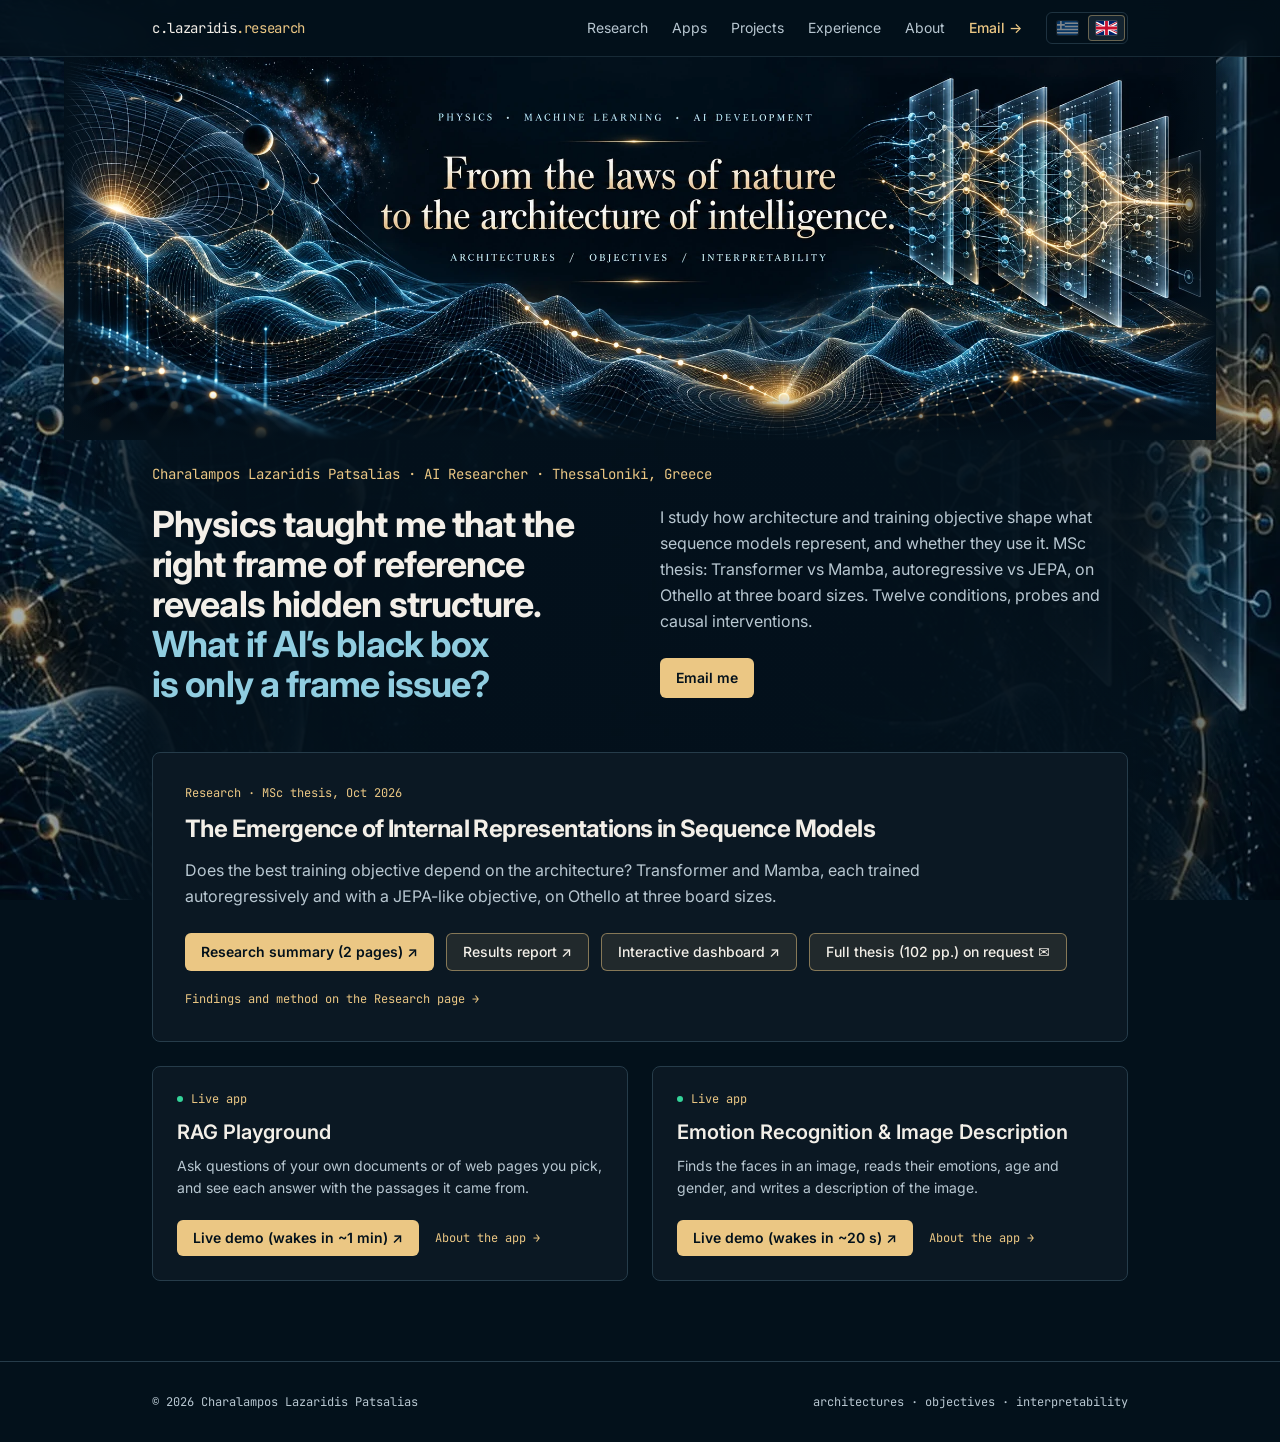
==== commit 28feba1a: "Deploy" ====
--- a/index.html
+++ b/index.html
@@ -4,11 +4,33 @@
     <meta charset="UTF-8" />
     <meta name="viewport" content="width=device-width, initial-scale=1.0" />
     <meta name="theme-color" content="#03101a" />
-    <link rel="preload" as="image" href="./images/physics-ai-cover.webp" fetchpriority="high" />
+    <script>
+      // Pick the language before React loads (same rule as detectLang in src/i18n/lang.ts):
+      // the saved choice, else Greek for an `el` browser, else English. Sets <html lang> and,
+      // on the home page (the only page with the cover), preloads the cover with the matching text.
+      (function () {
+        var lang = 'en'
+        try {
+          var saved = localStorage.getItem('lang')
+          if (saved === 'en' || saved === 'el') lang = saved
+          else if (/^el\b/i.test(navigator.language || '')) lang = 'el'
+        } catch (e) {
+          if (/^el\b/i.test(navigator.language || '')) lang = 'el'
+        }
+        document.documentElement.lang = lang
+        if (location.pathname !== '/' && location.pathname !== '/index.html') return
+        var link = document.createElement('link')
+        link.rel = 'preload'
+        link.as = 'image'
+        link.setAttribute('fetchpriority', 'high')
+        link.href = lang === 'el' ? '/images/physics-ai-cover-el.webp' : '/images/physics-ai-cover.webp'
+        document.head.appendChild(link)
+      })()
+    </script>
     <meta name="referrer" content="strict-origin-when-cross-origin" />
     <meta name="description" content="Charalampos Lazaridis Patsalias: MSc AI researcher studying how architecture and training objective shape what sequence models represent. Thesis on Transformer vs Mamba, autoregressive vs JEPA." />
     <link rel="canonical" href="https://clazaridis.com/" />
-    <link rel="icon" type="image/svg+xml" href="./favicon.svg" />
+    <link rel="icon" type="image/svg+xml" href="/favicon.svg" />
     <meta property="og:type" content="website" />
     <meta property="og:url" content="https://clazaridis.com/" />
     <meta property="og:title" content="Charalampos Lazaridis Patsalias · AI Research" />
@@ -28,8 +50,8 @@
       async
       src="https://gc.zgo.at/count.js"
     ></script>
-    <script type="module" crossorigin src="./assets/index-L5HF7EGZ.js"></script>
-    <link rel="stylesheet" crossorigin href="./assets/index-ChJyaRy2.css">
+    <script type="module" crossorigin src="/assets/index-BOpsHjH2.js"></script>
+    <link rel="stylesheet" crossorigin href="/assets/index-CIjKCAD7.css">
   </head>
   <body>
     <div id="root"></div>
--- a/assets/index-CIjKCAD7.css
+++ b/assets/index-CIjKCAD7.css
@@ -0,0 +1 @@
+*,:before,:after{--tw-border-spacing-x: 0;--tw-border-spacing-y: 0;--tw-translate-x: 0;--tw-translate-y: 0;--tw-rotate: 0;--tw-skew-x: 0;--tw-skew-y: 0;--tw-scale-x: 1;--tw-scale-y: 1;--tw-pan-x: ;--tw-pan-y: ;--tw-pinch-zoom: ;--tw-scroll-snap-strictness: proximity;--tw-gradient-from-position: ;--tw-gradient-via-position: ;--tw-gradient-to-position: ;--tw-ordinal: ;--tw-slashed-zero: ;--tw-numeric-figure: ;--tw-numeric-spacing: ;--tw-numeric-fraction: ;--tw-ring-inset: ;--tw-ring-offset-width: 0px;--tw-ring-offset-color: #fff;--tw-ring-color: rgb(59 130 246 / .5);--tw-ring-offset-shadow: 0 0 #0000;--tw-ring-shadow: 0 0 #0000;--tw-shadow: 0 0 #0000;--tw-shadow-colored: 0 0 #0000;--tw-blur: ;--tw-brightness: ;--tw-contrast: ;--tw-grayscale: ;--tw-hue-rotate: ;--tw-invert: ;--tw-saturate: ;--tw-sepia: ;--tw-drop-shadow: ;--tw-backdrop-blur: ;--tw-backdrop-brightness: ;--tw-backdrop-contrast: ;--tw-backdrop-grayscale: ;--tw-backdrop-hue-rotate: ;--tw-backdrop-invert: ;--tw-backdrop-opacity: ;--tw-backdrop-saturate: ;--tw-backdrop-sepia: ;--tw-contain-size: ;--tw-contain-layout: ;--tw-contain-paint: ;--tw-contain-style: }::backdrop{--tw-border-spacing-x: 0;--tw-border-spacing-y: 0;--tw-translate-x: 0;--tw-translate-y: 0;--tw-rotate: 0;--tw-skew-x: 0;--tw-skew-y: 0;--tw-scale-x: 1;--tw-scale-y: 1;--tw-pan-x: ;--tw-pan-y: ;--tw-pinch-zoom: ;--tw-scroll-snap-strictness: proximity;--tw-gradient-from-position: ;--tw-gradient-via-position: ;--tw-gradient-to-position: ;--tw-ordinal: ;--tw-slashed-zero: ;--tw-numeric-figure: ;--tw-numeric-spacing: ;--tw-numeric-fraction: ;--tw-ring-inset: ;--tw-ring-offset-width: 0px;--tw-ring-offset-color: #fff;--tw-ring-color: rgb(59 130 246 / .5);--tw-ring-offset-shadow: 0 0 #0000;--tw-ring-shadow: 0 0 #0000;--tw-shadow: 0 0 #0000;--tw-shadow-colored: 0 0 #0000;--tw-blur: ;--tw-brightness: ;--tw-contrast: ;--tw-grayscale: ;--tw-hue-rotate: ;--tw-invert: ;--tw-saturate: ;--tw-sepia: ;--tw-drop-shadow: ;--tw-backdrop-blur: ;--tw-backdrop-brightness: ;--tw-backdrop-contrast: ;--tw-backdrop-grayscale: ;--tw-backdrop-hue-rotate: ;--tw-backdrop-invert: ;--tw-backdrop-opacity: ;--tw-backdrop-saturate: ;--tw-backdrop-sepia: ;--tw-contain-size: ;--tw-contain-layout: ;--tw-contain-paint: ;--tw-contain-style: }*,:before,:after{box-sizing:border-box;border-width:0;border-style:solid;border-color:#e5e7eb}:before,:after{--tw-content: ""}html,:host{line-height:1.5;-webkit-text-size-adjust:100%;-moz-tab-size:4;-o-tab-size:4;tab-size:4;font-family:ui-sans-serif,system-ui,sans-serif,"Apple Color Emoji","Segoe UI Emoji",Segoe UI Symbol,"Noto Color Emoji";font-feature-settings:normal;font-variation-settings:normal;-webkit-tap-highlight-color:transparent}body{margin:0;line-height:inherit}hr{height:0;color:inherit;border-top-width:1px}abbr:where([title]){-webkit-text-decoration:underline dotted;text-decoration:underline dotted}h1,h2,h3,h4,h5,h6{font-size:inherit;font-weight:inherit}a{color:inherit;text-decoration:inherit}b,strong{font-weight:bolder}code,kbd,samp,pre{font-family:ui-monospace,SFMono-Regular,Menlo,Monaco,Consolas,Liberation Mono,Courier New,monospace;font-feature-settings:normal;font-variation-settings:normal;font-size:1em}small{font-size:80%}sub,sup{font-size:75%;line-height:0;position:relative;vertical-align:baseline}sub{bottom:-.25em}sup{top:-.5em}table{text-indent:0;border-color:inherit;border-collapse:collapse}button,input,optgroup,select,textarea{font-family:inherit;font-feature-settings:inherit;font-variation-settings:inherit;font-size:100%;font-weight:inherit;line-height:inherit;letter-spacing:inherit;color:inherit;margin:0;padding:0}button,select{text-transform:none}button,input:where([type=button]),input:where([type=reset]),input:where([type=submit]){-webkit-appearance:button;background-color:transparent;background-image:none}:-moz-focusring{outline:auto}:-moz-ui-invalid{box-shadow:none}progress{vertical-align:baseline}::-webkit-inner-spin-button,::-webkit-outer-spin-button{height:auto}[type=search]{-webkit-appearance:textfield;outline-offset:-2px}::-webkit-search-decoration{-webkit-appearance:none}::-webkit-file-upload-button{-webkit-appearance:button;font:inherit}summary{display:list-item}blockquote,dl,dd,h1,h2,h3,h4,h5,h6,hr,figure,p,pre{margin:0}fieldset{margin:0;padding:0}legend{padding:0}ol,ul,menu{list-style:none;margin:0;padding:0}dialog{padding:0}textarea{resize:vertical}input::-moz-placeholder,textarea::-moz-placeholder{opacity:1;color:#9ca3af}input::placeholder,textarea::placeholder{opacity:1;color:#9ca3af}button,[role=button]{cursor:pointer}:disabled{cursor:default}img,svg,video,canvas,audio,iframe,embed,object{display:block;vertical-align:middle}img,video{max-width:100%;height:auto}[hidden]:where(:not([hidden=until-found])){display:none}:root{color-scheme:dark;--background: 206 79% 6%;--foreground: 42 30% 93%;--card: 207 54% 9%;--card-foreground: 42 30% 93%;--popover: 207 54% 9%;--popover-foreground: 42 30% 93%;--primary: 39 72% 72%;--primary-foreground: 206 79% 6%;--secondary: 206 43% 13%;--secondary-foreground: 42 30% 93%;--muted: 206 43% 13%;--muted-foreground: 204 21% 77%;--accent: 194 56% 72%;--accent-foreground: 206 79% 6%;--destructive: 0 72% 51%;--destructive-foreground: 0 0% 98%;--border: 204 32% 22%;--input: 204 32% 22%;--ring: 39 72% 72%;--radius: .5rem}*{border-color:hsl(var(--border))}html{scroll-behavior:smooth;scroll-padding-top:5rem}html,body{overflow-x:clip}body{background-color:hsl(var(--background));color:hsl(var(--foreground));-webkit-font-smoothing:antialiased;-moz-osx-font-smoothing:grayscale;font-family:Inter,system-ui,-apple-system,sans-serif}::-moz-selection{background:hsl(var(--primary) / .25)}::selection{background:hsl(var(--primary) / .25)}:focus-visible{outline:2px solid hsl(var(--ring));outline-offset:4px}.container{width:100%}@media(min-width:640px){.container{max-width:640px}}@media(min-width:768px){.container{max-width:768px}}@media(min-width:1024px){.container{max-width:1024px}}@media(min-width:1280px){.container{max-width:1280px}}@media(min-width:1536px){.container{max-width:1536px}}.research-site{position:relative;isolation:isolate;background:hsl(var(--background))}.site-art{position:fixed;inset:0;z-index:-1;overflow:clip;pointer-events:none;background:hsl(var(--background))}.site-art__image{position:absolute;top:0;left:0;display:block;width:100%;height:auto;min-height:100%;-o-object-fit:cover;object-fit:cover;-o-object-position:center top;object-position:center top;opacity:.65;will-change:transform}.site-art:after{content:"";position:absolute;inset:0;width:min(100%,75rem);margin-inline:auto;background:linear-gradient(90deg,transparent,hsl(var(--background) / .94) 9%,hsl(var(--background) / .96) 50%,hsl(var(--background) / .94) 91%,transparent)}.research-section{position:relative;background:transparent}.research-cover{position:relative;background:hsl(var(--background))}.research-cover:after{content:"";position:absolute;inset:0;pointer-events:none;background:linear-gradient(180deg,transparent 88%,hsl(var(--background))),linear-gradient(90deg,hsl(var(--background)),transparent 4% 96%,hsl(var(--background)))}.hero-question{color:hsl(var(--accent))}.research-site .reveal{opacity:0;transform:translateY(22px);transition:opacity 1.1s cubic-bezier(.22,1,.36,1),transform 1.1s cubic-bezier(.22,1,.36,1),border-color .15s ease}.research-site .reveal.is-visible{opacity:1;transform:translateY(0)}.hero-stats{box-shadow:0 12px 40px #01090f4d}.sr-only{position:absolute;width:1px;height:1px;padding:0;margin:-1px;overflow:hidden;clip:rect(0,0,0,0);white-space:nowrap;border-width:0}.pointer-events-none{pointer-events:none}.visible{visibility:visible}.invisible{visibility:hidden}.fixed{position:fixed}.absolute{position:absolute}.relative{position:relative}.inset-0{inset:0}.inset-x-0{left:0;right:0}.inset-y-0{top:0;bottom:0}.-bottom-12{bottom:-3rem}.-left-12{left:-3rem}.-left-\[31px\]{left:-31px}.-right-12{right:-3rem}.-top-12{top:-3rem}.bottom-0{bottom:0}.left-0{left:0}.left-1\/2{left:50%}.left-2{left:.5rem}.left-\[50\%\]{left:50%}.right-0{right:0}.right-1{right:.25rem}.right-2{right:.5rem}.right-3{right:.75rem}.right-4{right:1rem}.top-0{top:0}.top-1{top:.25rem}.top-1\.5{top:.375rem}.top-1\/2{top:50%}.top-3\.5{top:.875rem}.top-4{top:1rem}.top-\[1px\]{top:1px}.top-\[50\%\]{top:50%}.top-\[60\%\]{top:60%}.top-full{top:100%}.isolate{isolation:isolate}.z-10{z-index:10}.z-20{z-index:20}.z-50{z-index:50}.z-\[1\]{z-index:1}.order-first{order:-9999}.order-last{order:9999}.col-start-2{grid-column-start:2}.row-span-2{grid-row:span 2 / span 2}.row-start-1{grid-row-start:1}.\!m-0{margin:0!important}.-mx-1{margin-left:-.25rem;margin-right:-.25rem}.-my-2{margin-top:-.5rem;margin-bottom:-.5rem}.mx-2{margin-left:.5rem;margin-right:.5rem}.mx-3\.5{margin-left:.875rem;margin-right:.875rem}.mx-auto{margin-left:auto;margin-right:auto}.my-0{margin-top:0;margin-bottom:0}.my-0\.5{margin-top:.125rem;margin-bottom:.125rem}.my-1{margin-top:.25rem;margin-bottom:.25rem}.-ml-4{margin-left:-1rem}.-mr-2{margin-right:-.5rem}.-mt-4{margin-top:-1rem}.mb-1{margin-bottom:.25rem}.mb-1\.5{margin-bottom:.375rem}.mb-2{margin-bottom:.5rem}.mb-3{margin-bottom:.75rem}.mb-4{margin-bottom:1rem}.mb-5{margin-bottom:1.25rem}.ml-1{margin-left:.25rem}.ml-4{margin-left:1rem}.ml-auto{margin-left:auto}.mt-0\.5{margin-top:.125rem}.mt-1{margin-top:.25rem}.mt-1\.5{margin-top:.375rem}.mt-10{margin-top:2.5rem}.mt-12{margin-top:3rem}.mt-14{margin-top:3.5rem}.mt-2{margin-top:.5rem}.mt-3{margin-top:.75rem}.mt-4{margin-top:1rem}.mt-5{margin-top:1.25rem}.mt-6{margin-top:1.5rem}.mt-8{margin-top:2rem}.mt-auto{margin-top:auto}.line-clamp-1{overflow:hidden;display:-webkit-box;-webkit-box-orient:vertical;-webkit-line-clamp:1}.line-clamp-2{overflow:hidden;display:-webkit-box;-webkit-box-orient:vertical;-webkit-line-clamp:2}.block{display:block}.inline-block{display:inline-block}.inline{display:inline}.flex{display:flex}.inline-flex{display:inline-flex}.table{display:table}.table-caption{display:table-caption}.table-cell{display:table-cell}.table-row{display:table-row}.grid{display:grid}.hidden{display:none}.aspect-square{aspect-ratio:1 / 1}.aspect-video{aspect-ratio:16 / 9}.size-10{width:2.5rem;height:2.5rem}.size-2{width:.5rem;height:.5rem}.size-2\.5{width:.625rem;height:.625rem}.size-3{width:.75rem;height:.75rem}.size-3\.5{width:.875rem;height:.875rem}.size-4{width:1rem;height:1rem}.size-6{width:1.5rem;height:1.5rem}.size-7{width:1.75rem;height:1.75rem}.size-8{width:2rem;height:2rem}.size-9{width:2.25rem;height:2.25rem}.size-auto{width:auto;height:auto}.size-full{width:100%;height:100%}.h-1\.5{height:.375rem}.h-10{height:2.5rem}.h-12{height:3rem}.h-14{height:3.5rem}.h-2{height:.5rem}.h-2\.5{height:.625rem}.h-3\.5{height:.875rem}.h-4{height:1rem}.h-5{height:1.25rem}.h-6{height:1.5rem}.h-7{height:1.75rem}.h-72{height:18rem}.h-8{height:2rem}.h-9{height:2.25rem}.h-\[1\.15rem\]{height:1.15rem}.h-\[calc\(100\%-1px\)\]{height:calc(100% - 1px)}.h-\[var\(--radix-navigation-menu-viewport-height\)\]{height:var(--radix-navigation-menu-viewport-height)}.h-\[var\(--radix-select-trigger-height\)\]{height:var(--radix-select-trigger-height)}.h-auto{height:auto}.h-full{height:100%}.h-px{height:1px}.h-svh{height:100svh}.max-h-\[300px\]{max-height:300px}.max-h-\[85vh\]{max-height:85vh}.min-h-0{min-height:0px}.min-h-16{min-height:4rem}.min-h-4{min-height:1rem}.min-h-screen{min-height:100vh}.min-h-svh{min-height:100svh}.w-0{width:0px}.w-1{width:.25rem}.w-1\.5{width:.375rem}.w-2{width:.5rem}.w-2\.5{width:.625rem}.w-3{width:.75rem}.w-3\/4{width:75%}.w-4{width:1rem}.w-5{width:1.25rem}.w-64{width:16rem}.w-72{width:18rem}.w-8{width:2rem}.w-9{width:2.25rem}.w-\[100px\]{width:100px}.w-\[21px\]{width:21px}.w-auto{width:auto}.w-fit{width:-moz-fit-content;width:fit-content}.w-full{width:100%}.w-max{width:-moz-max-content;width:max-content}.w-px{width:1px}.min-w-0{min-width:0px}.min-w-10{min-width:2.5rem}.min-w-5{min-width:1.25rem}.min-w-8{min-width:2rem}.min-w-9{min-width:2.25rem}.min-w-\[12rem\]{min-width:12rem}.min-w-\[8rem\]{min-width:8rem}.min-w-\[var\(--radix-select-trigger-width\)\]{min-width:var(--radix-select-trigger-width)}.max-w-2xl{max-width:42rem}.max-w-3xl{max-width:48rem}.max-w-5xl{max-width:64rem}.max-w-6xl{max-width:72rem}.max-w-\[calc\(100\%-2rem\)\]{max-width:calc(100% - 2rem)}.max-w-max{max-width:-moz-max-content;max-width:max-content}.max-w-sm{max-width:24rem}.max-w-xl{max-width:36rem}.flex-1{flex:1 1 0%}.shrink-0{flex-shrink:0}.grow{flex-grow:1}.grow-0{flex-grow:0}.basis-full{flex-basis:100%}.caption-bottom{caption-side:bottom}.border-collapse{border-collapse:collapse}.-translate-x-1\/2{--tw-translate-x: -50%;transform:translate(var(--tw-translate-x),var(--tw-translate-y)) rotate(var(--tw-rotate)) skew(var(--tw-skew-x)) skewY(var(--tw-skew-y)) scaleX(var(--tw-scale-x)) scaleY(var(--tw-scale-y))}.-translate-x-px{--tw-translate-x: -1px;transform:translate(var(--tw-translate-x),var(--tw-translate-y)) rotate(var(--tw-rotate)) skew(var(--tw-skew-x)) skewY(var(--tw-skew-y)) scaleX(var(--tw-scale-x)) scaleY(var(--tw-scale-y))}.-translate-y-1\/2{--tw-translate-y: -50%;transform:translate(var(--tw-translate-x),var(--tw-translate-y)) rotate(var(--tw-rotate)) skew(var(--tw-skew-x)) skewY(var(--tw-skew-y)) scaleX(var(--tw-scale-x)) scaleY(var(--tw-scale-y))}.translate-x-\[-50\%\]{--tw-translate-x: -50%;transform:translate(var(--tw-translate-x),var(--tw-translate-y)) rotate(var(--tw-rotate)) skew(var(--tw-skew-x)) skewY(var(--tw-skew-y)) scaleX(var(--tw-scale-x)) scaleY(var(--tw-scale-y))}.translate-x-px{--tw-translate-x: 1px;transform:translate(var(--tw-translate-x),var(--tw-translate-y)) rotate(var(--tw-rotate)) skew(var(--tw-skew-x)) skewY(var(--tw-skew-y)) scaleX(var(--tw-scale-x)) scaleY(var(--tw-scale-y))}.translate-y-0\.5{--tw-translate-y: .125rem;transform:translate(var(--tw-translate-x),var(--tw-translate-y)) rotate(var(--tw-rotate)) skew(var(--tw-skew-x)) skewY(var(--tw-skew-y)) scaleX(var(--tw-scale-x)) scaleY(var(--tw-scale-y))}.translate-y-\[-50\%\]{--tw-translate-y: -50%;transform:translate(var(--tw-translate-x),var(--tw-translate-y)) rotate(var(--tw-rotate)) skew(var(--tw-skew-x)) skewY(var(--tw-skew-y)) scaleX(var(--tw-scale-x)) scaleY(var(--tw-scale-y))}.translate-y-\[calc\(-50\%_-_2px\)\]{--tw-translate-y: calc(-50% - 2px) ;transform:translate(var(--tw-translate-x),var(--tw-translate-y)) rotate(var(--tw-rotate)) skew(var(--tw-skew-x)) skewY(var(--tw-skew-y)) scaleX(var(--tw-scale-x)) scaleY(var(--tw-scale-y))}.rotate-45{--tw-rotate: 45deg;transform:translate(var(--tw-translate-x),var(--tw-translate-y)) rotate(var(--tw-rotate)) skew(var(--tw-skew-x)) skewY(var(--tw-skew-y)) scaleX(var(--tw-scale-x)) scaleY(var(--tw-scale-y))}.rotate-90{--tw-rotate: 90deg;transform:translate(var(--tw-translate-x),var(--tw-translate-y)) rotate(var(--tw-rotate)) skew(var(--tw-skew-x)) skewY(var(--tw-skew-y)) scaleX(var(--tw-scale-x)) scaleY(var(--tw-scale-y))}.transform{transform:translate(var(--tw-translate-x),var(--tw-translate-y)) rotate(var(--tw-rotate)) skew(var(--tw-skew-x)) skewY(var(--tw-skew-y)) scaleX(var(--tw-scale-x)) scaleY(var(--tw-scale-y))}@keyframes caret-blink{0%,70%,to{opacity:1}20%,50%{opacity:0}}.animate-caret-blink{animation:caret-blink 1.25s ease-out infinite}@keyframes pulse{50%{opacity:.5}}.animate-pulse{animation:pulse 2s cubic-bezier(.4,0,.6,1) infinite}@keyframes spin{to{transform:rotate(360deg)}}.animate-spin{animation:spin 1s linear infinite}.cursor-default{cursor:default}.cursor-pointer{cursor:pointer}.cursor-text{cursor:text}.touch-none{touch-action:none}.select-none{-webkit-user-select:none;-moz-user-select:none;user-select:none}.resize-none{resize:none}.resize{resize:both}.scroll-my-1{scroll-margin-top:.25rem;scroll-margin-bottom:.25rem}.scroll-mt-20{scroll-margin-top:5rem}.scroll-py-1{scroll-padding-top:.25rem;scroll-padding-bottom:.25rem}.list-disc{list-style-type:disc}.list-none{list-style-type:none}.auto-rows-min{grid-auto-rows:min-content}.grid-cols-2{grid-template-columns:repeat(2,minmax(0,1fr))}.grid-cols-\[0_1fr\]{grid-template-columns:0 1fr}.grid-rows-\[auto_auto\]{grid-template-rows:auto auto}.flex-row{flex-direction:row}.flex-col{flex-direction:column}.flex-col-reverse{flex-direction:column-reverse}.flex-wrap{flex-wrap:wrap}.place-content-center{place-content:center}.items-start{align-items:flex-start}.items-end{align-items:flex-end}.items-center{align-items:center}.items-baseline{align-items:baseline}.items-stretch{align-items:stretch}.justify-start{justify-content:flex-start}.justify-center{justify-content:center}.justify-between{justify-content:space-between}.justify-items-start{justify-items:start}.gap-0\.5{gap:.125rem}.gap-1{gap:.25rem}.gap-1\.5{gap:.375rem}.gap-10{gap:2.5rem}.gap-12{gap:3rem}.gap-2{gap:.5rem}.gap-2\.5{gap:.625rem}.gap-3{gap:.75rem}.gap-4{gap:1rem}.gap-6{gap:1.5rem}.gap-7{gap:1.75rem}.gap-8{gap:2rem}.gap-\[--spacing\(var\(--gap\)\)\]{gap:var(--spacing(var(--gap)))}.gap-px{gap:1px}.gap-x-4{-moz-column-gap:1rem;column-gap:1rem}.gap-y-0\.5{row-gap:.125rem}.gap-y-3{row-gap:.75rem}.space-y-1>:not([hidden])~:not([hidden]){--tw-space-y-reverse: 0;margin-top:calc(.25rem * calc(1 - var(--tw-space-y-reverse)));margin-bottom:calc(.25rem * var(--tw-space-y-reverse))}.space-y-1\.5>:not([hidden])~:not([hidden]){--tw-space-y-reverse: 0;margin-top:calc(.375rem * calc(1 - var(--tw-space-y-reverse)));margin-bottom:calc(.375rem * var(--tw-space-y-reverse))}.space-y-3>:not([hidden])~:not([hidden]){--tw-space-y-reverse: 0;margin-top:calc(.75rem * calc(1 - var(--tw-space-y-reverse)));margin-bottom:calc(.75rem * var(--tw-space-y-reverse))}.space-y-4>:not([hidden])~:not([hidden]){--tw-space-y-reverse: 0;margin-top:calc(1rem * calc(1 - var(--tw-space-y-reverse)));margin-bottom:calc(1rem * var(--tw-space-y-reverse))}.space-y-5>:not([hidden])~:not([hidden]){--tw-space-y-reverse: 0;margin-top:calc(1.25rem * calc(1 - var(--tw-space-y-reverse)));margin-bottom:calc(1.25rem * var(--tw-space-y-reverse))}.space-y-6>:not([hidden])~:not([hidden]){--tw-space-y-reverse: 0;margin-top:calc(1.5rem * calc(1 - var(--tw-space-y-reverse)));margin-bottom:calc(1.5rem * var(--tw-space-y-reverse))}.space-y-8>:not([hidden])~:not([hidden]){--tw-space-y-reverse: 0;margin-top:calc(2rem * calc(1 - var(--tw-space-y-reverse)));margin-bottom:calc(2rem * var(--tw-space-y-reverse))}.self-start{align-self:flex-start}.self-stretch{align-self:stretch}.justify-self-end{justify-self:end}.overflow-auto{overflow:auto}.overflow-hidden{overflow:hidden}.overflow-x-auto{overflow-x:auto}.overflow-y-auto{overflow-y:auto}.overflow-x-hidden{overflow-x:hidden}.whitespace-nowrap{white-space:nowrap}.break-words{overflow-wrap:break-word}.rounded{border-radius:.25rem}.rounded-\[2px\]{border-radius:2px}.rounded-\[4px\]{border-radius:4px}.rounded-\[calc\(var\(--radius\)-5px\)\]{border-radius:calc(var(--radius) - 5px)}.rounded-\[inherit\]{border-radius:inherit}.rounded-full{border-radius:9999px}.rounded-lg{border-radius:var(--radius)}.rounded-md{border-radius:calc(var(--radius) - 2px)}.rounded-none{border-radius:0}.rounded-sm{border-radius:calc(var(--radius) - 4px)}.rounded-xl{border-radius:calc(var(--radius) + 4px)}.rounded-xs{border-radius:calc(var(--radius) - 6px)}.rounded-l-md{border-top-left-radius:calc(var(--radius) - 2px);border-bottom-left-radius:calc(var(--radius) - 2px)}.rounded-r-md{border-top-right-radius:calc(var(--radius) - 2px);border-bottom-right-radius:calc(var(--radius) - 2px)}.rounded-tl-sm{border-top-left-radius:calc(var(--radius) - 4px)}.border{border-width:1px}.border-0{border-width:0px}.border-\[1\.5px\]{border-width:1.5px}.border-y{border-top-width:1px;border-bottom-width:1px}.border-b{border-bottom-width:1px}.border-l{border-left-width:1px}.border-l-2{border-left-width:2px}.border-r{border-right-width:1px}.border-t{border-top-width:1px}.border-dashed{border-style:dashed}.border-border{border-color:hsl(var(--border))}.border-border\/50{border-color:hsl(var(--border) / .5)}.border-border\/60{border-color:hsl(var(--border) / .6)}.border-border\/80{border-color:hsl(var(--border) / .8)}.border-input{border-color:hsl(var(--input))}.border-primary{border-color:hsl(var(--primary))}.border-primary\/30{border-color:hsl(var(--primary) / .3)}.border-primary\/50{border-color:hsl(var(--primary) / .5)}.border-sidebar-border{border-color:hsl(var(--sidebar-border))}.border-transparent{border-color:transparent}.border-l-transparent{border-left-color:transparent}.border-t-transparent{border-top-color:transparent}.bg-accent{background-color:hsl(var(--accent))}.bg-background{background-color:hsl(var(--background))}.bg-background\/80{background-color:hsl(var(--background) / .8)}.bg-black\/50{background-color:#00000080}.bg-border{background-color:hsl(var(--border))}.bg-card{background-color:hsl(var(--card))}.bg-destructive{--tw-bg-opacity: 1;background-color:hsl(var(--destructive) / var(--tw-bg-opacity, 1))}.bg-emerald-400{--tw-bg-opacity: 1;background-color:rgb(52 211 153 / var(--tw-bg-opacity, 1))}.bg-foreground{background-color:hsl(var(--foreground))}.bg-input{background-color:hsl(var(--input))}.bg-muted{background-color:hsl(var(--muted))}.bg-muted\/50{background-color:hsl(var(--muted) / .5)}.bg-popover{background-color:hsl(var(--popover))}.bg-primary{background-color:hsl(var(--primary))}.bg-primary\/10{background-color:hsl(var(--primary) / .1)}.bg-primary\/20{background-color:hsl(var(--primary) / .2)}.bg-primary\/5{background-color:hsl(var(--primary) / .05)}.bg-primary\/80{background-color:hsl(var(--primary) / .8)}.bg-primary\/90{background-color:hsl(var(--primary) / .9)}.bg-secondary{background-color:hsl(var(--secondary))}.bg-secondary\/60{background-color:hsl(var(--secondary) / .6)}.bg-sidebar{background-color:hsl(var(--sidebar-background))}.bg-sidebar-border{background-color:hsl(var(--sidebar-border))}.bg-transparent{background-color:transparent}.bg-white{--tw-bg-opacity: 1;background-color:rgb(255 255 255 / var(--tw-bg-opacity, 1))}.fill-current{fill:currentColor}.fill-foreground{fill:hsl(var(--foreground))}.fill-primary{fill:hsl(var(--primary))}.p-0{padding:0}.p-0\.5{padding:.125rem}.p-1{padding:.25rem}.p-2{padding:.5rem}.p-3{padding:.75rem}.p-4{padding:1rem}.p-5{padding:1.25rem}.p-6{padding:1.5rem}.p-\[3px\]{padding:3px}.p-px{padding:1px}.px-1{padding-left:.25rem;padding-right:.25rem}.px-1\.5{padding-left:.375rem;padding-right:.375rem}.px-2{padding-left:.5rem;padding-right:.5rem}.px-2\.5{padding-left:.625rem;padding-right:.625rem}.px-3{padding-left:.75rem;padding-right:.75rem}.px-4{padding-left:1rem;padding-right:1rem}.px-5{padding-left:1.25rem;padding-right:1.25rem}.px-6{padding-left:1.5rem;padding-right:1.5rem}.py-0\.5{padding-top:.125rem;padding-bottom:.125rem}.py-1{padding-top:.25rem;padding-bottom:.25rem}.py-1\.5{padding-top:.375rem;padding-bottom:.375rem}.py-2{padding-top:.5rem;padding-bottom:.5rem}.py-2\.5{padding-top:.625rem;padding-bottom:.625rem}.py-20{padding-top:5rem;padding-bottom:5rem}.py-3{padding-top:.75rem;padding-bottom:.75rem}.py-4{padding-top:1rem;padding-bottom:1rem}.py-6{padding-top:1.5rem;padding-bottom:1.5rem}.py-8{padding-top:2rem;padding-bottom:2rem}.pb-10{padding-bottom:2.5rem}.pb-20{padding-bottom:5rem}.pb-3{padding-bottom:.75rem}.pb-4{padding-bottom:1rem}.pl-2{padding-left:.5rem}.pl-3{padding-left:.75rem}.pl-4{padding-left:1rem}.pl-6{padding-left:1.5rem}.pl-8{padding-left:2rem}.pr-1{padding-right:.25rem}.pr-2{padding-right:.5rem}.pr-2\.5{padding-right:.625rem}.pr-3{padding-right:.75rem}.pr-8{padding-right:2rem}.pt-0{padding-top:0}.pt-14{padding-top:3.5rem}.pt-3{padding-top:.75rem}.pt-4{padding-top:1rem}.pt-6{padding-top:1.5rem}.text-left{text-align:left}.text-center{text-align:center}.text-right{text-align:right}.align-middle{vertical-align:middle}.font-mono{font-family:ui-monospace,SFMono-Regular,Menlo,Monaco,Consolas,Liberation Mono,Courier New,monospace}.font-sans{font-family:ui-sans-serif,system-ui,sans-serif,"Apple Color Emoji","Segoe UI Emoji",Segoe UI Symbol,"Noto Color Emoji"}.text-2xl{font-size:1.5rem;line-height:2rem}.text-3xl{font-size:1.875rem;line-height:2.25rem}.text-\[0\.8rem\]{font-size:.8rem}.text-\[11px\]{font-size:11px}.text-\[15px\]{font-size:15px}.text-base{font-size:1rem;line-height:1.5rem}.text-lg{font-size:1.125rem;line-height:1.75rem}.text-sm{font-size:.875rem;line-height:1.25rem}.text-sm\/relaxed{font-size:.875rem;line-height:1.625}.text-xl{font-size:1.25rem;line-height:1.75rem}.text-xs{font-size:.75rem;line-height:1rem}.font-bold{font-weight:700}.font-medium{font-weight:500}.font-normal{font-weight:400}.font-semibold{font-weight:600}.tabular-nums{--tw-numeric-spacing: tabular-nums;font-variant-numeric:var(--tw-ordinal) var(--tw-slashed-zero) var(--tw-numeric-figure) var(--tw-numeric-spacing) var(--tw-numeric-fraction)}.leading-\[1\.15\]{line-height:1.15}.leading-none{line-height:1}.leading-normal{line-height:1.5}.leading-relaxed{line-height:1.625}.leading-snug{line-height:1.375}.tracking-tight{letter-spacing:-.025em}.tracking-widest{letter-spacing:.1em}.text-accent-foreground{color:hsl(var(--accent-foreground))}.text-background{color:hsl(var(--background))}.text-card-foreground{color:hsl(var(--card-foreground))}.text-current{color:currentColor}.text-destructive{--tw-text-opacity: 1;color:hsl(var(--destructive) / var(--tw-text-opacity, 1))}.text-foreground{color:hsl(var(--foreground))}.text-foreground\/80{color:hsl(var(--foreground) / .8)}.text-foreground\/85{color:hsl(var(--foreground) / .85)}.text-muted-foreground{color:hsl(var(--muted-foreground))}.text-popover-foreground{color:hsl(var(--popover-foreground))}.text-primary{color:hsl(var(--primary))}.text-primary-foreground{color:hsl(var(--primary-foreground))}.text-primary\/80{color:hsl(var(--primary) / .8)}.text-secondary-foreground{color:hsl(var(--secondary-foreground))}.text-sidebar-foreground{color:hsl(var(--sidebar-foreground))}.text-sidebar-foreground\/70{color:hsl(var(--sidebar-foreground) / .7)}.text-white{--tw-text-opacity: 1;color:rgb(255 255 255 / var(--tw-text-opacity, 1))}.underline{text-decoration-line:underline}.underline-offset-4{text-underline-offset:4px}.opacity-0{opacity:0}.opacity-50{opacity:.5}.opacity-70{opacity:.7}.shadow{--tw-shadow: 0 1px 3px 0 rgb(0 0 0 / .1), 0 1px 2px -1px rgb(0 0 0 / .1);--tw-shadow-colored: 0 1px 3px 0 var(--tw-shadow-color), 0 1px 2px -1px var(--tw-shadow-color);box-shadow:var(--tw-ring-offset-shadow, 0 0 #0000),var(--tw-ring-shadow, 0 0 #0000),var(--tw-shadow)}.shadow-\[0_0_0_1px_hsl\(var\(--sidebar-border\)\)\]{--tw-shadow: 0 0 0 1px hsl(var(--sidebar-border));--tw-shadow-colored: 0 0 0 1px var(--tw-shadow-color);box-shadow:var(--tw-ring-offset-shadow, 0 0 #0000),var(--tw-ring-shadow, 0 0 #0000),var(--tw-shadow)}.shadow-lg{--tw-shadow: 0 10px 15px -3px rgb(0 0 0 / .1), 0 4px 6px -4px rgb(0 0 0 / .1);--tw-shadow-colored: 0 10px 15px -3px var(--tw-shadow-color), 0 4px 6px -4px var(--tw-shadow-color);box-shadow:var(--tw-ring-offset-shadow, 0 0 #0000),var(--tw-ring-shadow, 0 0 #0000),var(--tw-shadow)}.shadow-md{--tw-shadow: 0 4px 6px -1px rgb(0 0 0 / .1), 0 2px 4px -2px rgb(0 0 0 / .1);--tw-shadow-colored: 0 4px 6px -1px var(--tw-shadow-color), 0 2px 4px -2px var(--tw-shadow-color);box-shadow:var(--tw-ring-offset-shadow, 0 0 #0000),var(--tw-ring-shadow, 0 0 #0000),var(--tw-shadow)}.shadow-none{--tw-shadow: 0 0 #0000;--tw-shadow-colored: 0 0 #0000;box-shadow:var(--tw-ring-offset-shadow, 0 0 #0000),var(--tw-ring-shadow, 0 0 #0000),var(--tw-shadow)}.shadow-sm{--tw-shadow: 0 1px 2px 0 rgb(0 0 0 / .05);--tw-shadow-colored: 0 1px 2px 0 var(--tw-shadow-color);box-shadow:var(--tw-ring-offset-shadow, 0 0 #0000),var(--tw-ring-shadow, 0 0 #0000),var(--tw-shadow)}.shadow-xl{--tw-shadow: 0 20px 25px -5px rgb(0 0 0 / .1), 0 8px 10px -6px rgb(0 0 0 / .1);--tw-shadow-colored: 0 20px 25px -5px var(--tw-shadow-color), 0 8px 10px -6px var(--tw-shadow-color);box-shadow:var(--tw-ring-offset-shadow, 0 0 #0000),var(--tw-ring-shadow, 0 0 #0000),var(--tw-shadow)}.shadow-xs{--tw-shadow: 0 1px 2px 0 rgb(0 0 0 / .05);--tw-shadow-colored: 0 1px 2px 0 var(--tw-shadow-color);box-shadow:var(--tw-ring-offset-shadow, 0 0 #0000),var(--tw-ring-shadow, 0 0 #0000),var(--tw-shadow)}.outline-none{outline:2px solid transparent;outline-offset:2px}.outline{outline-style:solid}.ring-0{--tw-ring-offset-shadow: var(--tw-ring-inset) 0 0 0 var(--tw-ring-offset-width) var(--tw-ring-offset-color);--tw-ring-shadow: var(--tw-ring-inset) 0 0 0 calc(0px + var(--tw-ring-offset-width)) var(--tw-ring-color);box-shadow:var(--tw-ring-offset-shadow),var(--tw-ring-shadow),var(--tw-shadow, 0 0 #0000)}.ring-1{--tw-ring-offset-shadow: var(--tw-ring-inset) 0 0 0 var(--tw-ring-offset-width) var(--tw-ring-offset-color);--tw-ring-shadow: var(--tw-ring-inset) 0 0 0 calc(1px + var(--tw-ring-offset-width)) var(--tw-ring-color);box-shadow:var(--tw-ring-offset-shadow),var(--tw-ring-shadow),var(--tw-shadow, 0 0 #0000)}.ring-4{--tw-ring-offset-shadow: var(--tw-ring-inset) 0 0 0 var(--tw-ring-offset-width) var(--tw-ring-offset-color);--tw-ring-shadow: var(--tw-ring-inset) 0 0 0 calc(4px + var(--tw-ring-offset-width)) var(--tw-ring-color);box-shadow:var(--tw-ring-offset-shadow),var(--tw-ring-shadow),var(--tw-shadow, 0 0 #0000)}.ring-inset{--tw-ring-inset: inset}.ring-background{--tw-ring-color: hsl(var(--background))}.ring-primary\/40{--tw-ring-color: hsl(var(--primary) / .4)}.ring-ring\/50{--tw-ring-color: hsl(var(--ring) / .5)}.ring-sidebar-ring{--tw-ring-color: hsl(var(--sidebar-ring))}.ring-white\/15{--tw-ring-color: rgb(255 255 255 / .15)}.ring-offset-background{--tw-ring-offset-color: hsl(var(--background))}.filter{filter:var(--tw-blur) var(--tw-brightness) var(--tw-contrast) var(--tw-grayscale) var(--tw-hue-rotate) var(--tw-invert) var(--tw-saturate) var(--tw-sepia) var(--tw-drop-shadow)}.backdrop-blur-md{--tw-backdrop-blur: blur(12px);-webkit-backdrop-filter:var(--tw-backdrop-blur) var(--tw-backdrop-brightness) var(--tw-backdrop-contrast) var(--tw-backdrop-grayscale) var(--tw-backdrop-hue-rotate) var(--tw-backdrop-invert) var(--tw-backdrop-opacity) var(--tw-backdrop-saturate) var(--tw-backdrop-sepia);backdrop-filter:var(--tw-backdrop-blur) var(--tw-backdrop-brightness) var(--tw-backdrop-contrast) var(--tw-backdrop-grayscale) var(--tw-backdrop-hue-rotate) var(--tw-backdrop-invert) var(--tw-backdrop-opacity) var(--tw-backdrop-saturate) var(--tw-backdrop-sepia)}.transition{transition-property:color,background-color,border-color,text-decoration-color,fill,stroke,opacity,box-shadow,transform,filter,backdrop-filter;transition-timing-function:cubic-bezier(.4,0,.2,1);transition-duration:.15s}.transition-\[background-color\,opacity\]{transition-property:background-color,opacity;transition-timing-function:cubic-bezier(.4,0,.2,1);transition-duration:.15s}.transition-\[color\,box-shadow\]{transition-property:color,box-shadow;transition-timing-function:cubic-bezier(.4,0,.2,1);transition-duration:.15s}.transition-\[left\,right\,width\]{transition-property:left,right,width;transition-timing-function:cubic-bezier(.4,0,.2,1);transition-duration:.15s}.transition-\[margin\,opacity\]{transition-property:margin,opacity;transition-timing-function:cubic-bezier(.4,0,.2,1);transition-duration:.15s}.transition-\[width\,height\,padding\]{transition-property:width,height,padding;transition-timing-function:cubic-bezier(.4,0,.2,1);transition-duration:.15s}.transition-\[width\]{transition-property:width;transition-timing-function:cubic-bezier(.4,0,.2,1);transition-duration:.15s}.transition-all{transition-property:all;transition-timing-function:cubic-bezier(.4,0,.2,1);transition-duration:.15s}.transition-colors{transition-property:color,background-color,border-color,text-decoration-color,fill,stroke;transition-timing-function:cubic-bezier(.4,0,.2,1);transition-duration:.15s}.transition-none{transition-property:none}.transition-opacity{transition-property:opacity;transition-timing-function:cubic-bezier(.4,0,.2,1);transition-duration:.15s}.transition-shadow{transition-property:box-shadow;transition-timing-function:cubic-bezier(.4,0,.2,1);transition-duration:.15s}.transition-transform{transition-property:transform;transition-timing-function:cubic-bezier(.4,0,.2,1);transition-duration:.15s}.duration-100{transition-duration:.1s}.duration-1000{transition-duration:1s}.duration-200{transition-duration:.2s}.duration-300{transition-duration:.3s}.ease-in-out{transition-timing-function:cubic-bezier(.4,0,.2,1)}.ease-linear{transition-timing-function:linear}@keyframes enter{0%{opacity:var(--tw-enter-opacity, 1);transform:translate3d(var(--tw-enter-translate-x, 0),var(--tw-enter-translate-y, 0),0) scale3d(var(--tw-enter-scale, 1),var(--tw-enter-scale, 1),var(--tw-enter-scale, 1)) rotate(var(--tw-enter-rotate, 0))}}@keyframes exit{to{opacity:var(--tw-exit-opacity, 1);transform:translate3d(var(--tw-exit-translate-x, 0),var(--tw-exit-translate-y, 0),0) scale3d(var(--tw-exit-scale, 1),var(--tw-exit-scale, 1),var(--tw-exit-scale, 1)) rotate(var(--tw-exit-rotate, 0))}}.animate-in{animation-name:enter;animation-duration:.15s;--tw-enter-opacity: initial;--tw-enter-scale: initial;--tw-enter-rotate: initial;--tw-enter-translate-x: initial;--tw-enter-translate-y: initial}.fade-in-0{--tw-enter-opacity: 0}.zoom-in-95{--tw-enter-scale: .95}.duration-100{animation-duration:.1s}.duration-1000{animation-duration:1s}.duration-200{animation-duration:.2s}.duration-300{animation-duration:.3s}.ease-in-out{animation-timing-function:cubic-bezier(.4,0,.2,1)}.ease-linear{animation-timing-function:linear}.running{animation-play-state:running}.font-mono-accent{font-family:JetBrains Mono,ui-monospace,monospace}.text-balance{text-wrap:balance}.\[--cell-size\:--spacing\(8\)\]{--cell-size: var(--spacing(8))}@media(max-width:639px){.site-art:after{background:hsl(var(--background) / .92)}}@media(prefers-reduced-motion:reduce){html{scroll-behavior:auto}.site-art__image{will-change:auto}.research-site .reveal{opacity:1;transform:none;transition:none}}@media print{:root{color-scheme:light;--background: 0 0% 100%;--foreground: 0 0% 10%;--card: 0 0% 100%;--secondary: 0 0% 96%;--muted-foreground: 0 0% 30%;--border: 0 0% 80%;--primary: 35 65% 28%;--primary-foreground: 0 0% 100%;--accent: 200 65% 28%}.site-art,.research-cover:after{display:none}.research-hero{padding-top:0}header{position:static!important}.bg-grid,.bg-glow{background:none!important}a[href^=http]:after{content:" (" attr(href) ")";font-size:.8em}}.selection\:bg-primary *::-moz-selection{background-color:hsl(var(--primary))}.selection\:bg-primary *::selection{background-color:hsl(var(--primary))}.selection\:text-primary-foreground *::-moz-selection{color:hsl(var(--primary-foreground))}.selection\:text-primary-foreground *::selection{color:hsl(var(--primary-foreground))}.selection\:bg-primary::-moz-selection{background-color:hsl(var(--primary))}.selection\:bg-primary::selection{background-color:hsl(var(--primary))}.selection\:text-primary-foreground::-moz-selection{color:hsl(var(--primary-foreground))}.selection\:text-primary-foreground::selection{color:hsl(var(--primary-foreground))}.file\:inline-flex::file-selector-button{display:inline-flex}.file\:h-7::file-selector-button{height:1.75rem}.file\:border-0::file-selector-button{border-width:0px}.file\:bg-transparent::file-selector-button{background-color:transparent}.file\:text-sm::file-selector-button{font-size:.875rem;line-height:1.25rem}.file\:font-medium::file-selector-button{font-weight:500}.file\:text-foreground::file-selector-button{color:hsl(var(--foreground))}.placeholder\:text-muted-foreground::-moz-placeholder{color:hsl(var(--muted-foreground))}.placeholder\:text-muted-foreground::placeholder{color:hsl(var(--muted-foreground))}.after\:absolute:after{content:var(--tw-content);position:absolute}.after\:-inset-2:after{content:var(--tw-content);inset:-.5rem}.after\:inset-0:after{content:var(--tw-content);inset:0}.after\:inset-x-0:after{content:var(--tw-content);left:0;right:0}.after\:inset-y-0:after{content:var(--tw-content);top:0;bottom:0}.after\:-bottom-\[18px\]:after{content:var(--tw-content);bottom:-18px}.after\:left-1\/2:after{content:var(--tw-content);left:50%}.after\:h-0\.5:after{content:var(--tw-content);height:.125rem}.after\:w-1:after{content:var(--tw-content);width:.25rem}.after\:w-\[2px\]:after{content:var(--tw-content);width:2px}.after\:-translate-x-1\/2:after{content:var(--tw-content);--tw-translate-x: -50%;transform:translate(var(--tw-translate-x),var(--tw-translate-y)) rotate(var(--tw-rotate)) skew(var(--tw-skew-x)) skewY(var(--tw-skew-y)) scaleX(var(--tw-scale-x)) scaleY(var(--tw-scale-y))}.after\:rounded-full:after{content:var(--tw-content);border-radius:9999px}.after\:bg-primary:after{content:var(--tw-content);background-color:hsl(var(--primary))}.after\:content-\[\'\'\]:after{--tw-content: "";content:var(--tw-content)}.first\:rounded-l-md:first-child{border-top-left-radius:calc(var(--radius) - 2px);border-bottom-left-radius:calc(var(--radius) - 2px)}.first\:border-l:first-child{border-left-width:1px}.last\:mt-0:last-child{margin-top:0}.last\:rounded-r-md:last-child{border-top-right-radius:calc(var(--radius) - 2px);border-bottom-right-radius:calc(var(--radius) - 2px)}.last\:border-0:last-child{border-width:0px}.last\:border-b-0:last-child{border-bottom-width:0px}.hover\:border-primary\/40:hover{border-color:hsl(var(--primary) / .4)}.hover\:bg-accent:hover{background-color:hsl(var(--accent))}.hover\:bg-destructive\/90:hover{background-color:hsl(var(--destructive) / .9)}.hover\:bg-muted:hover{background-color:hsl(var(--muted))}.hover\:bg-muted\/50:hover{background-color:hsl(var(--muted) / .5)}.hover\:bg-primary\/20:hover{background-color:hsl(var(--primary) / .2)}.hover\:bg-primary\/90:hover{background-color:hsl(var(--primary) / .9)}.hover\:bg-secondary:hover{background-color:hsl(var(--secondary))}.hover\:bg-secondary\/50:hover{background-color:hsl(var(--secondary) / .5)}.hover\:bg-secondary\/60:hover{background-color:hsl(var(--secondary) / .6)}.hover\:bg-secondary\/80:hover{background-color:hsl(var(--secondary) / .8)}.hover\:bg-sidebar-accent:hover{background-color:hsl(var(--sidebar-accent))}.hover\:text-accent-foreground:hover{color:hsl(var(--accent-foreground))}.hover\:text-foreground:hover{color:hsl(var(--foreground))}.hover\:text-muted-foreground:hover{color:hsl(var(--muted-foreground))}.hover\:text-primary\/80:hover{color:hsl(var(--primary) / .8)}.hover\:text-sidebar-accent-foreground:hover{color:hsl(var(--sidebar-accent-foreground))}.hover\:underline:hover{text-decoration-line:underline}.hover\:opacity-100:hover{opacity:1}.hover\:shadow-\[0_0_0_1px_hsl\(var\(--sidebar-accent\)\)\]:hover{--tw-shadow: 0 0 0 1px hsl(var(--sidebar-accent));--tw-shadow-colored: 0 0 0 1px var(--tw-shadow-color);box-shadow:var(--tw-ring-offset-shadow, 0 0 #0000),var(--tw-ring-shadow, 0 0 #0000),var(--tw-shadow)}.hover\:ring-4:hover{--tw-ring-offset-shadow: var(--tw-ring-inset) 0 0 0 var(--tw-ring-offset-width) var(--tw-ring-offset-color);--tw-ring-shadow: var(--tw-ring-inset) 0 0 0 calc(4px + var(--tw-ring-offset-width)) var(--tw-ring-color);box-shadow:var(--tw-ring-offset-shadow),var(--tw-ring-shadow),var(--tw-shadow, 0 0 #0000)}.hover\:after\:bg-sidebar-border:hover:after{content:var(--tw-content);background-color:hsl(var(--sidebar-border))}.focus\:z-10:focus{z-index:10}.focus\:bg-accent:focus{background-color:hsl(var(--accent))}.focus\:text-accent-foreground:focus{color:hsl(var(--accent-foreground))}.focus\:ring-2:focus{--tw-ring-offset-shadow: var(--tw-ring-inset) 0 0 0 var(--tw-ring-offset-width) var(--tw-ring-offset-color);--tw-ring-shadow: var(--tw-ring-inset) 0 0 0 calc(2px + var(--tw-ring-offset-width)) var(--tw-ring-color);box-shadow:var(--tw-ring-offset-shadow),var(--tw-ring-shadow),var(--tw-shadow, 0 0 #0000)}.focus\:ring-ring:focus{--tw-ring-color: hsl(var(--ring))}.focus\:ring-offset-2:focus{--tw-ring-offset-width: 2px}.focus-visible\:z-10:focus-visible{z-index:10}.focus-visible\:border-ring:focus-visible{border-color:hsl(var(--ring))}.focus-visible\:outline-1:focus-visible{outline-width:1px}.focus-visible\:outline-ring:focus-visible{outline-color:hsl(var(--ring))}.focus-visible\:ring-0:focus-visible{--tw-ring-offset-shadow: var(--tw-ring-inset) 0 0 0 var(--tw-ring-offset-width) var(--tw-ring-offset-color);--tw-ring-shadow: var(--tw-ring-inset) 0 0 0 calc(0px + var(--tw-ring-offset-width)) var(--tw-ring-color);box-shadow:var(--tw-ring-offset-shadow),var(--tw-ring-shadow),var(--tw-shadow, 0 0 #0000)}.focus-visible\:ring-1:focus-visible{--tw-ring-offset-shadow: var(--tw-ring-inset) 0 0 0 var(--tw-ring-offset-width) var(--tw-ring-offset-color);--tw-ring-shadow: var(--tw-ring-inset) 0 0 0 calc(1px + var(--tw-ring-offset-width)) var(--tw-ring-color);box-shadow:var(--tw-ring-offset-shadow),var(--tw-ring-shadow),var(--tw-shadow, 0 0 #0000)}.focus-visible\:ring-2:focus-visible{--tw-ring-offset-shadow: var(--tw-ring-inset) 0 0 0 var(--tw-ring-offset-width) var(--tw-ring-offset-color);--tw-ring-shadow: var(--tw-ring-inset) 0 0 0 calc(2px + var(--tw-ring-offset-width)) var(--tw-ring-color);box-shadow:var(--tw-ring-offset-shadow),var(--tw-ring-shadow),var(--tw-shadow, 0 0 #0000)}.focus-visible\:ring-4:focus-visible{--tw-ring-offset-shadow: var(--tw-ring-inset) 0 0 0 var(--tw-ring-offset-width) var(--tw-ring-offset-color);--tw-ring-shadow: var(--tw-ring-inset) 0 0 0 calc(4px + var(--tw-ring-offset-width)) var(--tw-ring-color);box-shadow:var(--tw-ring-offset-shadow),var(--tw-ring-shadow),var(--tw-shadow, 0 0 #0000)}.focus-visible\:ring-\[3px\]:focus-visible{--tw-ring-offset-shadow: var(--tw-ring-inset) 0 0 0 var(--tw-ring-offset-width) var(--tw-ring-offset-color);--tw-ring-shadow: var(--tw-ring-inset) 0 0 0 calc(3px + var(--tw-ring-offset-width)) var(--tw-ring-color);box-shadow:var(--tw-ring-offset-shadow),var(--tw-ring-shadow),var(--tw-shadow, 0 0 #0000)}.focus-visible\:ring-destructive\/20:focus-visible{--tw-ring-color: hsl(var(--destructive) / .2)}.focus-visible\:ring-ring:focus-visible{--tw-ring-color: hsl(var(--ring))}.focus-visible\:ring-ring\/50:focus-visible{--tw-ring-color: hsl(var(--ring) / .5)}.focus-visible\:ring-offset-1:focus-visible{--tw-ring-offset-width: 1px}.active\:bg-sidebar-accent:active{background-color:hsl(var(--sidebar-accent))}.active\:text-sidebar-accent-foreground:active{color:hsl(var(--sidebar-accent-foreground))}.disabled\:pointer-events-none:disabled{pointer-events:none}.disabled\:cursor-not-allowed:disabled{cursor:not-allowed}.disabled\:opacity-50:disabled{opacity:.5}.group\/menu-item:focus-within .group-focus-within\/menu-item\:opacity-100{opacity:1}.group:hover .group-hover\:text-primary{color:hsl(var(--primary))}.group\/menu-item:hover .group-hover\/menu-item\:opacity-100{opacity:1}.peer\/menu-button:hover~.peer-hover\/menu-button\:text-sidebar-accent-foreground{color:hsl(var(--sidebar-accent-foreground))}.peer:disabled~.peer-disabled\:cursor-not-allowed{cursor:not-allowed}.peer:disabled~.peer-disabled\:opacity-50{opacity:.5}.has-\[\>button\]\:ml-\[-0\.45rem\]:has(>button){margin-left:-.45rem}.has-\[\>button\]\:mr-\[-0\.45rem\]:has(>button){margin-right:-.45rem}.has-\[\>kbd\]\:ml-\[-0\.35rem\]:has(>kbd){margin-left:-.35rem}.has-\[\>kbd\]\:mr-\[-0\.35rem\]:has(>kbd){margin-right:-.35rem}.has-\[\>\[data-align\=block-end\]\]\:h-auto:has(>[data-align=block-end]){height:auto}.has-\[\>\[data-align\=block-start\]\]\:h-auto:has(>[data-align=block-start]){height:auto}.has-\[\>textarea\]\:h-auto:has(>textarea){height:auto}.has-\[\>\[data-slot\=field\]\]\:w-full:has(>[data-slot=field]){width:100%}.has-\[\>svg\]\:grid-cols-\[calc\(var\(--spacing\)\*4\)_1fr\]:has(>svg){grid-template-columns:calc(var(--spacing) * 4) 1fr}.has-\[\>\[data-align\=block-end\]\]\:flex-col:has(>[data-align=block-end]){flex-direction:column}.has-\[\>\[data-align\=block-start\]\]\:flex-col:has(>[data-align=block-start]){flex-direction:column}.has-\[\>\[data-slot\=field\]\]\:flex-col:has(>[data-slot=field]){flex-direction:column}.has-\[\>\[data-slot\=field-content\]\]\:items-start:has(>[data-slot=field-content]){align-items:flex-start}.has-\[\>\[data-slot\=button-group\]\]\:gap-2:has(>[data-slot=button-group]){gap:.5rem}.has-\[\>\[data-slot\=checkbox-group\]\]\:gap-3:has(>[data-slot=checkbox-group]){gap:.75rem}.has-\[\>\[data-slot\=radio-group\]\]\:gap-3:has(>[data-slot=radio-group]){gap:.75rem}.has-\[\>svg\]\:gap-x-3:has(>svg){-moz-column-gap:.75rem;column-gap:.75rem}.has-\[\>\[data-slot\=field\]\]\:rounded-md:has(>[data-slot=field]){border-radius:calc(var(--radius) - 2px)}.has-\[\>\[data-slot\=field\]\]\:border:has(>[data-slot=field]){border-width:1px}.has-\[\[data-slot\=input-group-control\]\:focus-visible\]\:border-ring:has([data-slot=input-group-control]:focus-visible){border-color:hsl(var(--ring))}.has-\[\[data-slot\]\[aria-invalid\=true\]\]\:border-destructive:has([data-slot][aria-invalid=true]){--tw-border-opacity: 1;border-color:hsl(var(--destructive) / var(--tw-border-opacity, 1))}.has-\[\>svg\]\:p-0:has(>svg){padding:0}.has-\[\>svg\]\:px-2:has(>svg){padding-left:.5rem;padding-right:.5rem}.has-\[\>svg\]\:px-2\.5:has(>svg){padding-left:.625rem;padding-right:.625rem}.has-\[\>svg\]\:px-3:has(>svg){padding-left:.75rem;padding-right:.75rem}.has-\[\>svg\]\:px-4:has(>svg){padding-left:1rem;padding-right:1rem}.has-\[\[data-slot\=input-group-control\]\:focus-visible\]\:ring-\[3px\]:has([data-slot=input-group-control]:focus-visible){--tw-ring-offset-shadow: var(--tw-ring-inset) 0 0 0 var(--tw-ring-offset-width) var(--tw-ring-offset-color);--tw-ring-shadow: var(--tw-ring-inset) 0 0 0 calc(3px + var(--tw-ring-offset-width)) var(--tw-ring-color);box-shadow:var(--tw-ring-offset-shadow),var(--tw-ring-shadow),var(--tw-shadow, 0 0 #0000)}.has-\[\[data-slot\=input-group-control\]\:focus-visible\]\:ring-ring\/50:has([data-slot=input-group-control]:focus-visible){--tw-ring-color: hsl(var(--ring) / .5)}.has-\[\[data-slot\]\[aria-invalid\=true\]\]\:ring-destructive\/20:has([data-slot][aria-invalid=true]){--tw-ring-color: hsl(var(--destructive) / .2)}.group\/item:has([data-slot=item-description]) .group-has-\[\[data-slot\=item-description\]\]\/item\:translate-y-0\.5{--tw-translate-y: .125rem;transform:translate(var(--tw-translate-x),var(--tw-translate-y)) rotate(var(--tw-rotate)) skew(var(--tw-skew-x)) skewY(var(--tw-skew-y)) scaleX(var(--tw-scale-x)) scaleY(var(--tw-scale-y))}.group\/item:has([data-slot=item-description]) .group-has-\[\[data-slot\=item-description\]\]\/item\:self-start{align-self:flex-start}.group\/input-group:has(>input) .group-has-\[\>input\]\/input-group\:pb-2\.5{padding-bottom:.625rem}.group\/input-group:has(>input) .group-has-\[\>input\]\/input-group\:pt-2\.5{padding-top:.625rem}.group\/field:has([data-orientation=horizontal]) .group-has-\[\[data-orientation\=horizontal\]\]\/field\:text-balance{text-wrap:balance}.aria-disabled\:pointer-events-none[aria-disabled=true]{pointer-events:none}.aria-disabled\:opacity-50[aria-disabled=true]{opacity:.5}.aria-selected\:text-muted-foreground[aria-selected=true]{color:hsl(var(--muted-foreground))}.data-\[disabled\=true\]\:pointer-events-none[data-disabled=true],.data-\[disabled\]\:pointer-events-none[data-disabled]{pointer-events:none}.data-\[vaul-drawer-direction\=bottom\]\:inset-x-0[data-vaul-drawer-direction=bottom]{left:0;right:0}.data-\[vaul-drawer-direction\=left\]\:inset-y-0[data-vaul-drawer-direction=left],.data-\[vaul-drawer-direction\=right\]\:inset-y-0[data-vaul-drawer-direction=right]{top:0;bottom:0}.data-\[vaul-drawer-direction\=top\]\:inset-x-0[data-vaul-drawer-direction=top]{left:0;right:0}.data-\[vaul-drawer-direction\=bottom\]\:bottom-0[data-vaul-drawer-direction=bottom]{bottom:0}.data-\[vaul-drawer-direction\=left\]\:left-0[data-vaul-drawer-direction=left]{left:0}.data-\[vaul-drawer-direction\=right\]\:right-0[data-vaul-drawer-direction=right]{right:0}.data-\[vaul-drawer-direction\=top\]\:top-0[data-vaul-drawer-direction=top]{top:0}.data-\[active\=true\]\:z-10[data-active=true]{z-index:10}.data-\[vaul-drawer-direction\=bottom\]\:mt-24[data-vaul-drawer-direction=bottom]{margin-top:6rem}.data-\[vaul-drawer-direction\=top\]\:mb-24[data-vaul-drawer-direction=top]{margin-bottom:6rem}.data-\[orientation\=horizontal\]\:h-1\.5[data-orientation=horizontal]{height:.375rem}.data-\[orientation\=horizontal\]\:h-full[data-orientation=horizontal]{height:100%}.data-\[orientation\=horizontal\]\:h-px[data-orientation=horizontal]{height:1px}.data-\[orientation\=vertical\]\:h-auto[data-orientation=vertical]{height:auto}.data-\[orientation\=vertical\]\:h-full[data-orientation=vertical]{height:100%}.data-\[panel-group-direction\=vertical\]\:h-px[data-panel-group-direction=vertical]{height:1px}.data-\[size\=default\]\:h-9[data-size=default]{height:2.25rem}.data-\[size\=sm\]\:h-8[data-size=sm]{height:2rem}.data-\[vaul-drawer-direction\=bottom\]\:max-h-\[80vh\][data-vaul-drawer-direction=bottom],.data-\[vaul-drawer-direction\=top\]\:max-h-\[80vh\][data-vaul-drawer-direction=top]{max-height:80vh}.data-\[orientation\=vertical\]\:min-h-44[data-orientation=vertical]{min-height:11rem}.data-\[orientation\=horizontal\]\:w-full[data-orientation=horizontal]{width:100%}.data-\[orientation\=vertical\]\:w-1\.5[data-orientation=vertical]{width:.375rem}.data-\[orientation\=vertical\]\:w-auto[data-orientation=vertical]{width:auto}.data-\[orientation\=vertical\]\:w-full[data-orientation=vertical]{width:100%}.data-\[orientation\=vertical\]\:w-px[data-orientation=vertical]{width:1px}.data-\[panel-group-direction\=vertical\]\:w-full[data-panel-group-direction=vertical]{width:100%}.data-\[vaul-drawer-direction\=left\]\:w-3\/4[data-vaul-drawer-direction=left],.data-\[vaul-drawer-direction\=right\]\:w-3\/4[data-vaul-drawer-direction=right]{width:75%}.data-\[side\=bottom\]\:translate-y-1[data-side=bottom]{--tw-translate-y: .25rem;transform:translate(var(--tw-translate-x),var(--tw-translate-y)) rotate(var(--tw-rotate)) skew(var(--tw-skew-x)) skewY(var(--tw-skew-y)) scaleX(var(--tw-scale-x)) scaleY(var(--tw-scale-y))}.data-\[side\=left\]\:-translate-x-1[data-side=left]{--tw-translate-x: -.25rem;transform:translate(var(--tw-translate-x),var(--tw-translate-y)) rotate(var(--tw-rotate)) skew(var(--tw-skew-x)) skewY(var(--tw-skew-y)) scaleX(var(--tw-scale-x)) scaleY(var(--tw-scale-y))}.data-\[side\=right\]\:translate-x-1[data-side=right]{--tw-translate-x: .25rem;transform:translate(var(--tw-translate-x),var(--tw-translate-y)) rotate(var(--tw-rotate)) skew(var(--tw-skew-x)) skewY(var(--tw-skew-y)) scaleX(var(--tw-scale-x)) scaleY(var(--tw-scale-y))}.data-\[side\=top\]\:-translate-y-1[data-side=top]{--tw-translate-y: -.25rem;transform:translate(var(--tw-translate-x),var(--tw-translate-y)) rotate(var(--tw-rotate)) skew(var(--tw-skew-x)) skewY(var(--tw-skew-y)) scaleX(var(--tw-scale-x)) scaleY(var(--tw-scale-y))}.data-\[state\=checked\]\:translate-x-\[calc\(100\%-2px\)\][data-state=checked]{--tw-translate-x: calc(100% - 2px) ;transform:translate(var(--tw-translate-x),var(--tw-translate-y)) rotate(var(--tw-rotate)) skew(var(--tw-skew-x)) skewY(var(--tw-skew-y)) scaleX(var(--tw-scale-x)) scaleY(var(--tw-scale-y))}.data-\[state\=unchecked\]\:translate-x-0[data-state=unchecked]{--tw-translate-x: 0px;transform:translate(var(--tw-translate-x),var(--tw-translate-y)) rotate(var(--tw-rotate)) skew(var(--tw-skew-x)) skewY(var(--tw-skew-y)) scaleX(var(--tw-scale-x)) scaleY(var(--tw-scale-y))}@keyframes accordion-up{0%{height:var(--radix-accordion-content-height)}to{height:0}}.data-\[state\=closed\]\:animate-accordion-up[data-state=closed]{animation:accordion-up .2s ease-out}@keyframes accordion-down{0%{height:0}to{height:var(--radix-accordion-content-height)}}.data-\[state\=open\]\:animate-accordion-down[data-state=open]{animation:accordion-down .2s ease-out}.data-\[orientation\=vertical\]\:flex-col[data-orientation=vertical],.data-\[panel-group-direction\=vertical\]\:flex-col[data-panel-group-direction=vertical]{flex-direction:column}.data-\[slot\=checkbox-group\]\:gap-3[data-slot=checkbox-group]{gap:.75rem}.data-\[range-end\=true\]\:rounded-md[data-range-end=true]{border-radius:calc(var(--radius) - 2px)}.data-\[range-middle\=true\]\:rounded-none[data-range-middle=true]{border-radius:0}.data-\[range-start\=true\]\:rounded-md[data-range-start=true]{border-radius:calc(var(--radius) - 2px)}.data-\[selected\=true\]\:rounded-none[data-selected=true],.data-\[spacing\=0\]\:rounded-none[data-spacing="0"]{border-radius:0}.data-\[range-end\=true\]\:rounded-r-md[data-range-end=true]{border-top-right-radius:calc(var(--radius) - 2px);border-bottom-right-radius:calc(var(--radius) - 2px)}.data-\[range-start\=true\]\:rounded-l-md[data-range-start=true]{border-top-left-radius:calc(var(--radius) - 2px);border-bottom-left-radius:calc(var(--radius) - 2px)}.data-\[vaul-drawer-direction\=bottom\]\:rounded-t-lg[data-vaul-drawer-direction=bottom]{border-top-left-radius:var(--radius);border-top-right-radius:var(--radius)}.data-\[vaul-drawer-direction\=top\]\:rounded-b-lg[data-vaul-drawer-direction=top]{border-bottom-right-radius:var(--radius);border-bottom-left-radius:var(--radius)}.data-\[spacing\=0\]\:data-\[variant\=outline\]\:border-l-0[data-variant=outline][data-spacing="0"]{border-left-width:0px}.data-\[vaul-drawer-direction\=bottom\]\:border-t[data-vaul-drawer-direction=bottom]{border-top-width:1px}.data-\[vaul-drawer-direction\=left\]\:border-r[data-vaul-drawer-direction=left]{border-right-width:1px}.data-\[vaul-drawer-direction\=right\]\:border-l[data-vaul-drawer-direction=right]{border-left-width:1px}.data-\[vaul-drawer-direction\=top\]\:border-b[data-vaul-drawer-direction=top]{border-bottom-width:1px}.data-\[active\=true\]\:border-ring[data-active=true]{border-color:hsl(var(--ring))}.data-\[state\=checked\]\:border-primary[data-state=checked]{border-color:hsl(var(--primary))}.data-\[active\=true\]\:bg-accent\/50[data-active=true]{background-color:hsl(var(--accent) / .5)}.data-\[active\=true\]\:bg-sidebar-accent[data-active=true]{background-color:hsl(var(--sidebar-accent))}.data-\[range-end\=true\]\:bg-primary[data-range-end=true]{background-color:hsl(var(--primary))}.data-\[range-middle\=true\]\:bg-accent[data-range-middle=true]{background-color:hsl(var(--accent))}.data-\[range-start\=true\]\:bg-primary[data-range-start=true],.data-\[selected-single\=true\]\:bg-primary[data-selected-single=true]{background-color:hsl(var(--primary))}.data-\[selected\=true\]\:bg-accent[data-selected=true]{background-color:hsl(var(--accent))}.data-\[state\=active\]\:bg-background[data-state=active]{background-color:hsl(var(--background))}.data-\[state\=checked\]\:bg-primary[data-state=checked]{background-color:hsl(var(--primary))}.data-\[state\=on\]\:bg-accent[data-state=on],.data-\[state\=open\]\:bg-accent[data-state=open]{background-color:hsl(var(--accent))}.data-\[state\=open\]\:bg-accent\/50[data-state=open]{background-color:hsl(var(--accent) / .5)}.data-\[state\=open\]\:bg-secondary[data-state=open]{background-color:hsl(var(--secondary))}.data-\[state\=selected\]\:bg-muted[data-state=selected]{background-color:hsl(var(--muted))}.data-\[state\=unchecked\]\:bg-input[data-state=unchecked]{background-color:hsl(var(--input))}.data-\[inset\]\:pl-8[data-inset]{padding-left:2rem}.data-\[variant\=label\]\:text-sm[data-variant=label]{font-size:.875rem;line-height:1.25rem}.data-\[variant\=legend\]\:text-base[data-variant=legend]{font-size:1rem;line-height:1.5rem}.data-\[active\=true\]\:font-medium[data-active=true]{font-weight:500}.data-\[active\=true\]\:text-accent-foreground[data-active=true]{color:hsl(var(--accent-foreground))}.data-\[active\=true\]\:text-sidebar-accent-foreground[data-active=true]{color:hsl(var(--sidebar-accent-foreground))}.data-\[error\=true\]\:text-destructive[data-error=true],.data-\[invalid\=true\]\:text-destructive[data-invalid=true]{--tw-text-opacity: 1;color:hsl(var(--destructive) / var(--tw-text-opacity, 1))}.data-\[placeholder\]\:text-muted-foreground[data-placeholder]{color:hsl(var(--muted-foreground))}.data-\[range-end\=true\]\:text-primary-foreground[data-range-end=true]{color:hsl(var(--primary-foreground))}.data-\[range-middle\=true\]\:text-accent-foreground[data-range-middle=true]{color:hsl(var(--accent-foreground))}.data-\[range-start\=true\]\:text-primary-foreground[data-range-start=true],.data-\[selected-single\=true\]\:text-primary-foreground[data-selected-single=true]{color:hsl(var(--primary-foreground))}.data-\[selected\=true\]\:text-accent-foreground[data-selected=true]{color:hsl(var(--accent-foreground))}.data-\[state\=checked\]\:text-primary-foreground[data-state=checked]{color:hsl(var(--primary-foreground))}.data-\[state\=on\]\:text-accent-foreground[data-state=on],.data-\[state\=open\]\:text-accent-foreground[data-state=open]{color:hsl(var(--accent-foreground))}.data-\[state\=open\]\:text-muted-foreground[data-state=open]{color:hsl(var(--muted-foreground))}.data-\[variant\=destructive\]\:text-destructive[data-variant=destructive]{--tw-text-opacity: 1;color:hsl(var(--destructive) / var(--tw-text-opacity, 1))}.data-\[disabled\=true\]\:opacity-50[data-disabled=true],.data-\[disabled\]\:opacity-50[data-disabled]{opacity:.5}.data-\[state\=open\]\:opacity-100[data-state=open]{opacity:1}.data-\[spacing\=0\]\:shadow-none[data-spacing="0"]{--tw-shadow: 0 0 #0000;--tw-shadow-colored: 0 0 #0000;box-shadow:var(--tw-ring-offset-shadow, 0 0 #0000),var(--tw-ring-shadow, 0 0 #0000),var(--tw-shadow)}.data-\[spacing\=default\]\:data-\[variant\=outline\]\:shadow-xs[data-variant=outline][data-spacing=default],.data-\[state\=active\]\:shadow-sm[data-state=active]{--tw-shadow: 0 1px 2px 0 rgb(0 0 0 / .05);--tw-shadow-colored: 0 1px 2px 0 var(--tw-shadow-color);box-shadow:var(--tw-ring-offset-shadow, 0 0 #0000),var(--tw-ring-shadow, 0 0 #0000),var(--tw-shadow)}.data-\[active\=true\]\:ring-\[3px\][data-active=true]{--tw-ring-offset-shadow: var(--tw-ring-inset) 0 0 0 var(--tw-ring-offset-width) var(--tw-ring-offset-color);--tw-ring-shadow: var(--tw-ring-inset) 0 0 0 calc(3px + var(--tw-ring-offset-width)) var(--tw-ring-color);box-shadow:var(--tw-ring-offset-shadow),var(--tw-ring-shadow),var(--tw-shadow, 0 0 #0000)}.data-\[active\=true\]\:ring-ring\/50[data-active=true]{--tw-ring-color: hsl(var(--ring) / .5)}.data-\[state\=closed\]\:duration-300[data-state=closed]{transition-duration:.3s}.data-\[state\=open\]\:duration-500[data-state=open]{transition-duration:.5s}.data-\[motion\^\=from-\]\:animate-in[data-motion^=from-],.data-\[state\=open\]\:animate-in[data-state=open],.data-\[state\=visible\]\:animate-in[data-state=visible]{animation-name:enter;animation-duration:.15s;--tw-enter-opacity: initial;--tw-enter-scale: initial;--tw-enter-rotate: initial;--tw-enter-translate-x: initial;--tw-enter-translate-y: initial}.data-\[motion\^\=to-\]\:animate-out[data-motion^=to-],.data-\[state\=closed\]\:animate-out[data-state=closed],.data-\[state\=hidden\]\:animate-out[data-state=hidden]{animation-name:exit;animation-duration:.15s;--tw-exit-opacity: initial;--tw-exit-scale: initial;--tw-exit-rotate: initial;--tw-exit-translate-x: initial;--tw-exit-translate-y: initial}.data-\[motion\^\=from-\]\:fade-in[data-motion^=from-]{--tw-enter-opacity: 0}.data-\[motion\^\=to-\]\:fade-out[data-motion^=to-],.data-\[state\=closed\]\:fade-out-0[data-state=closed],.data-\[state\=hidden\]\:fade-out[data-state=hidden]{--tw-exit-opacity: 0}.data-\[state\=open\]\:fade-in-0[data-state=open],.data-\[state\=visible\]\:fade-in[data-state=visible]{--tw-enter-opacity: 0}.data-\[state\=closed\]\:zoom-out-95[data-state=closed]{--tw-exit-scale: .95}.data-\[state\=open\]\:zoom-in-90[data-state=open]{--tw-enter-scale: .9}.data-\[state\=open\]\:zoom-in-95[data-state=open]{--tw-enter-scale: .95}.data-\[motion\=from-end\]\:slide-in-from-right-52[data-motion=from-end]{--tw-enter-translate-x: 13rem}.data-\[motion\=from-start\]\:slide-in-from-left-52[data-motion=from-start]{--tw-enter-translate-x: -13rem}.data-\[motion\=to-end\]\:slide-out-to-right-52[data-motion=to-end]{--tw-exit-translate-x: 13rem}.data-\[motion\=to-start\]\:slide-out-to-left-52[data-motion=to-start]{--tw-exit-translate-x: -13rem}.data-\[side\=bottom\]\:slide-in-from-top-2[data-side=bottom]{--tw-enter-translate-y: -.5rem}.data-\[side\=left\]\:slide-in-from-right-2[data-side=left]{--tw-enter-translate-x: .5rem}.data-\[side\=right\]\:slide-in-from-left-2[data-side=right]{--tw-enter-translate-x: -.5rem}.data-\[side\=top\]\:slide-in-from-bottom-2[data-side=top]{--tw-enter-translate-y: .5rem}.data-\[state\=closed\]\:slide-out-to-bottom[data-state=closed]{--tw-exit-translate-y: 100%}.data-\[state\=closed\]\:slide-out-to-left[data-state=closed]{--tw-exit-translate-x: -100%}.data-\[state\=closed\]\:slide-out-to-right[data-state=closed]{--tw-exit-translate-x: 100%}.data-\[state\=closed\]\:slide-out-to-top[data-state=closed]{--tw-exit-translate-y: -100%}.data-\[state\=open\]\:slide-in-from-bottom[data-state=open]{--tw-enter-translate-y: 100%}.data-\[state\=open\]\:slide-in-from-left[data-state=open]{--tw-enter-translate-x: -100%}.data-\[state\=open\]\:slide-in-from-right[data-state=open]{--tw-enter-translate-x: 100%}.data-\[state\=open\]\:slide-in-from-top[data-state=open]{--tw-enter-translate-y: -100%}.data-\[state\=closed\]\:duration-300[data-state=closed]{animation-duration:.3s}.data-\[state\=open\]\:duration-500[data-state=open]{animation-duration:.5s}.\*\:data-\[slot\=select-value\]\:line-clamp-1[data-slot=select-value]>*{overflow:hidden;display:-webkit-box;-webkit-box-orient:vertical;-webkit-line-clamp:1}.\*\:data-\[slot\=select-value\]\:flex[data-slot=select-value]>*{display:flex}.\*\:data-\[slot\=select-value\]\:items-center[data-slot=select-value]>*{align-items:center}.\*\:data-\[slot\=select-value\]\:gap-2[data-slot=select-value]>*{gap:.5rem}.\*\:data-\[slot\=alert-description\]\:text-destructive\/90[data-slot=alert-description]>*{color:hsl(var(--destructive) / .9)}.data-\[panel-group-direction\=vertical\]\:after\:left-0[data-panel-group-direction=vertical]:after{content:var(--tw-content);left:0}.data-\[panel-group-direction\=vertical\]\:after\:h-1[data-panel-group-direction=vertical]:after{content:var(--tw-content);height:.25rem}.data-\[panel-group-direction\=vertical\]\:after\:w-full[data-panel-group-direction=vertical]:after{content:var(--tw-content);width:100%}.data-\[panel-group-direction\=vertical\]\:after\:-translate-y-1\/2[data-panel-group-direction=vertical]:after{content:var(--tw-content);--tw-translate-y: -50%;transform:translate(var(--tw-translate-x),var(--tw-translate-y)) rotate(var(--tw-rotate)) skew(var(--tw-skew-x)) skewY(var(--tw-skew-y)) scaleX(var(--tw-scale-x)) scaleY(var(--tw-scale-y))}.data-\[panel-group-direction\=vertical\]\:after\:translate-x-0[data-panel-group-direction=vertical]:after{content:var(--tw-content);--tw-translate-x: 0px;transform:translate(var(--tw-translate-x),var(--tw-translate-y)) rotate(var(--tw-rotate)) skew(var(--tw-skew-x)) skewY(var(--tw-skew-y)) scaleX(var(--tw-scale-x)) scaleY(var(--tw-scale-y))}.data-\[spacing\=0\]\:first\:rounded-l-md:first-child[data-spacing="0"]{border-top-left-radius:calc(var(--radius) - 2px);border-bottom-left-radius:calc(var(--radius) - 2px)}.data-\[spacing\=0\]\:data-\[variant\=outline\]\:first\:border-l:first-child[data-variant=outline][data-spacing="0"]{border-left-width:1px}.data-\[spacing\=0\]\:last\:rounded-r-md:last-child[data-spacing="0"]{border-top-right-radius:calc(var(--radius) - 2px);border-bottom-right-radius:calc(var(--radius) - 2px)}.data-\[active\=true\]\:hover\:bg-accent:hover[data-active=true],.data-\[state\=open\]\:hover\:bg-accent:hover[data-state=open]{background-color:hsl(var(--accent))}.data-\[state\=open\]\:hover\:bg-sidebar-accent:hover[data-state=open]{background-color:hsl(var(--sidebar-accent))}.data-\[state\=open\]\:hover\:text-sidebar-accent-foreground:hover[data-state=open]{color:hsl(var(--sidebar-accent-foreground))}.data-\[active\=true\]\:focus\:bg-accent:focus[data-active=true]{background-color:hsl(var(--accent))}.data-\[state\=open\]\:focus\:bg-accent:focus[data-state=open]{background-color:hsl(var(--accent))}.data-\[variant\=destructive\]\:focus\:bg-destructive\/10:focus[data-variant=destructive]{background-color:hsl(var(--destructive) / .1)}.data-\[variant\=destructive\]\:focus\:text-destructive:focus[data-variant=destructive]{--tw-text-opacity: 1;color:hsl(var(--destructive) / var(--tw-text-opacity, 1))}.group[data-disabled=true] .group-data-\[disabled\=true\]\:pointer-events-none{pointer-events:none}.group\/day[data-focused=true] .group-data-\[focused\=true\]\/day\:relative{position:relative}.group[data-collapsible=offcanvas] .group-data-\[collapsible\=offcanvas\]\:left-\[calc\(var\(--sidebar-width\)\*-1\)\]{left:calc(var(--sidebar-width) * -1)}.group[data-collapsible=offcanvas] .group-data-\[collapsible\=offcanvas\]\:right-\[calc\(var\(--sidebar-width\)\*-1\)\]{right:calc(var(--sidebar-width) * -1)}.group[data-side=left] .group-data-\[side\=left\]\:-right-4{right:-1rem}.group[data-side=right] .group-data-\[side\=right\]\:left-0{left:0}.group\/navigation-menu[data-viewport=false] .group-data-\[viewport\=false\]\/navigation-menu\:top-full{top:100%}.group\/day[data-focused=true] .group-data-\[focused\=true\]\/day\:z-10{z-index:10}.group[data-collapsible=icon] .group-data-\[collapsible\=icon\]\:-mt-8{margin-top:-2rem}.group\/field-group[data-variant=outline] .group-data-\[variant\=outline\]\/field-group\:-mb-2{margin-bottom:-.5rem}.group\/navigation-menu[data-viewport=false] .group-data-\[viewport\=false\]\/navigation-menu\:mt-1\.5{margin-top:.375rem}.group\/drawer-content[data-vaul-drawer-direction=bottom] .group-data-\[vaul-drawer-direction\=bottom\]\/drawer-content\:block{display:block}.group[data-collapsible=icon] .group-data-\[collapsible\=icon\]\:hidden{display:none}.group[data-collapsible=icon] .group-data-\[collapsible\=icon\]\:w-\[calc\(var\(--sidebar-width-icon\)\+\(--spacing\(4\)\)\)\]{width:calc(var(--sidebar-width-icon) + (--spacing(4)))}.group[data-collapsible=icon] .group-data-\[collapsible\=icon\]\:w-\[calc\(var\(--sidebar-width-icon\)\+\(--spacing\(4\)\)\+2px\)\]{width:calc(var(--sidebar-width-icon) + (--spacing(4)) + 2px)}.group[data-collapsible=offcanvas] .group-data-\[collapsible\=offcanvas\]\:w-0{width:0px}.group[data-collapsible=offcanvas] .group-data-\[collapsible\=offcanvas\]\:translate-x-0{--tw-translate-x: 0px;transform:translate(var(--tw-translate-x),var(--tw-translate-y)) rotate(var(--tw-rotate)) skew(var(--tw-skew-x)) skewY(var(--tw-skew-y)) scaleX(var(--tw-scale-x)) scaleY(var(--tw-scale-y))}.group[data-side=right] .group-data-\[side\=right\]\:rotate-180,.group[data-state=open] .group-data-\[state\=open\]\:rotate-180{--tw-rotate: 180deg;transform:translate(var(--tw-translate-x),var(--tw-translate-y)) rotate(var(--tw-rotate)) skew(var(--tw-skew-x)) skewY(var(--tw-skew-y)) scaleX(var(--tw-scale-x)) scaleY(var(--tw-scale-y))}.group[data-collapsible=icon] .group-data-\[collapsible\=icon\]\:overflow-hidden,.group\/navigation-menu[data-viewport=false] .group-data-\[viewport\=false\]\/navigation-menu\:overflow-hidden{overflow:hidden}.group[data-variant=floating] .group-data-\[variant\=floating\]\:rounded-lg{border-radius:var(--radius)}.group\/navigation-menu[data-viewport=false] .group-data-\[viewport\=false\]\/navigation-menu\:rounded-md{border-radius:calc(var(--radius) - 2px)}.group[data-variant=floating] .group-data-\[variant\=floating\]\:border,.group\/navigation-menu[data-viewport=false] .group-data-\[viewport\=false\]\/navigation-menu\:border{border-width:1px}.group[data-side=left] .group-data-\[side\=left\]\:border-r{border-right-width:1px}.group[data-side=right] .group-data-\[side\=right\]\:border-l{border-left-width:1px}.group\/day[data-focused=true] .group-data-\[focused\=true\]\/day\:border-ring{border-color:hsl(var(--ring))}.group[data-variant=floating] .group-data-\[variant\=floating\]\:border-sidebar-border{border-color:hsl(var(--sidebar-border))}.group\/navigation-menu[data-viewport=false] .group-data-\[viewport\=false\]\/navigation-menu\:bg-popover{background-color:hsl(var(--popover))}.group\/drawer-content[data-vaul-drawer-direction=bottom] .group-data-\[vaul-drawer-direction\=bottom\]\/drawer-content\:text-center,.group\/drawer-content[data-vaul-drawer-direction=top] .group-data-\[vaul-drawer-direction\=top\]\/drawer-content\:text-center{text-align:center}.group\/navigation-menu[data-viewport=false] .group-data-\[viewport\=false\]\/navigation-menu\:text-popover-foreground{color:hsl(var(--popover-foreground))}.group[data-collapsible=icon] .group-data-\[collapsible\=icon\]\:opacity-0{opacity:0}.group\/field[data-disabled=true] .group-data-\[disabled\=true\]\/field\:opacity-50,.group\/input-group[data-disabled=true] .group-data-\[disabled\=true\]\/input-group\:opacity-50,.group[data-disabled=true] .group-data-\[disabled\=true\]\:opacity-50{opacity:.5}.group[data-variant=floating] .group-data-\[variant\=floating\]\:shadow-sm{--tw-shadow: 0 1px 2px 0 rgb(0 0 0 / .05);--tw-shadow-colored: 0 1px 2px 0 var(--tw-shadow-color);box-shadow:var(--tw-ring-offset-shadow, 0 0 #0000),var(--tw-ring-shadow, 0 0 #0000),var(--tw-shadow)}.group\/navigation-menu[data-viewport=false] .group-data-\[viewport\=false\]\/navigation-menu\:shadow{--tw-shadow: 0 1px 3px 0 rgb(0 0 0 / .1), 0 1px 2px -1px rgb(0 0 0 / .1);--tw-shadow-colored: 0 1px 3px 0 var(--tw-shadow-color), 0 1px 2px -1px var(--tw-shadow-color);box-shadow:var(--tw-ring-offset-shadow, 0 0 #0000),var(--tw-ring-shadow, 0 0 #0000),var(--tw-shadow)}.group\/day[data-focused=true] .group-data-\[focused\=true\]\/day\:ring-\[3px\]{--tw-ring-offset-shadow: var(--tw-ring-inset) 0 0 0 var(--tw-ring-offset-width) var(--tw-ring-offset-color);--tw-ring-shadow: var(--tw-ring-inset) 0 0 0 calc(3px + var(--tw-ring-offset-width)) var(--tw-ring-color);box-shadow:var(--tw-ring-offset-shadow),var(--tw-ring-shadow),var(--tw-shadow, 0 0 #0000)}.group\/day[data-focused=true] .group-data-\[focused\=true\]\/day\:ring-ring\/50{--tw-ring-color: hsl(var(--ring) / .5)}.group\/navigation-menu[data-viewport=false] .group-data-\[viewport\=false\]\/navigation-menu\:duration-200{transition-duration:.2s;animation-duration:.2s}.group[data-collapsible=offcanvas] .group-data-\[collapsible\=offcanvas\]\:after\:left-full:after{content:var(--tw-content);left:100%}.group[data-collapsible=offcanvas] .hover\:group-data-\[collapsible\=offcanvas\]\:bg-sidebar:hover{background-color:hsl(var(--sidebar-background))}.group\/navigation-menu[data-viewport=false] .group-data-\[viewport\=false\]\/navigation-menu\:data-\[state\=open\]\:animate-in[data-state=open]{animation-name:enter;animation-duration:.15s;--tw-enter-opacity: initial;--tw-enter-scale: initial;--tw-enter-rotate: initial;--tw-enter-translate-x: initial;--tw-enter-translate-y: initial}.group\/navigation-menu[data-viewport=false] .group-data-\[viewport\=false\]\/navigation-menu\:data-\[state\=closed\]\:animate-out[data-state=closed]{animation-name:exit;animation-duration:.15s;--tw-exit-opacity: initial;--tw-exit-scale: initial;--tw-exit-rotate: initial;--tw-exit-translate-x: initial;--tw-exit-translate-y: initial}.group\/navigation-menu[data-viewport=false] .group-data-\[viewport\=false\]\/navigation-menu\:data-\[state\=closed\]\:fade-out-0[data-state=closed]{--tw-exit-opacity: 0}.group\/navigation-menu[data-viewport=false] .group-data-\[viewport\=false\]\/navigation-menu\:data-\[state\=open\]\:fade-in-0[data-state=open]{--tw-enter-opacity: 0}.group\/navigation-menu[data-viewport=false] .group-data-\[viewport\=false\]\/navigation-menu\:data-\[state\=closed\]\:zoom-out-95[data-state=closed]{--tw-exit-scale: .95}.group\/navigation-menu[data-viewport=false] .group-data-\[viewport\=false\]\/navigation-menu\:data-\[state\=open\]\:zoom-in-95[data-state=open]{--tw-enter-scale: .95}.peer\/menu-button[data-size=default]~.peer-data-\[size\=default\]\/menu-button\:top-1\.5{top:.375rem}.peer\/menu-button[data-size=lg]~.peer-data-\[size\=lg\]\/menu-button\:top-2\.5{top:.625rem}.peer\/menu-button[data-size=sm]~.peer-data-\[size\=sm\]\/menu-button\:top-1{top:.25rem}.peer\/menu-button[data-active=true]~.peer-data-\[active\=true\]\/menu-button\:text-sidebar-accent-foreground{color:hsl(var(--sidebar-accent-foreground))}.dark\:border-input:is(.dark *){border-color:hsl(var(--input))}.dark\:bg-destructive\/60:is(.dark *){background-color:hsl(var(--destructive) / .6)}.dark\:bg-input\/30:is(.dark *){background-color:hsl(var(--input) / .3)}.dark\:bg-transparent:is(.dark *){background-color:transparent}.dark\:text-muted-foreground:is(.dark *){color:hsl(var(--muted-foreground))}.dark\:hover\:bg-accent\/50:hover:is(.dark *){background-color:hsl(var(--accent) / .5)}.dark\:hover\:bg-input\/50:hover:is(.dark *){background-color:hsl(var(--input) / .5)}.dark\:hover\:text-accent-foreground:hover:is(.dark *){color:hsl(var(--accent-foreground))}.dark\:focus-visible\:ring-destructive\/40:focus-visible:is(.dark *){--tw-ring-color: hsl(var(--destructive) / .4)}.dark\:has-\[\[data-slot\]\[aria-invalid\=true\]\]\:ring-destructive\/40:has([data-slot][aria-invalid=true]):is(.dark *){--tw-ring-color: hsl(var(--destructive) / .4)}.dark\:data-\[state\=active\]\:border-input[data-state=active]:is(.dark *){border-color:hsl(var(--input))}.dark\:data-\[state\=active\]\:bg-input\/30[data-state=active]:is(.dark *){background-color:hsl(var(--input) / .3)}.dark\:data-\[state\=checked\]\:bg-primary[data-state=checked]:is(.dark *){background-color:hsl(var(--primary))}.dark\:data-\[state\=checked\]\:bg-primary-foreground[data-state=checked]:is(.dark *){background-color:hsl(var(--primary-foreground))}.dark\:data-\[state\=unchecked\]\:bg-foreground[data-state=unchecked]:is(.dark *){background-color:hsl(var(--foreground))}.dark\:data-\[state\=unchecked\]\:bg-input\/80[data-state=unchecked]:is(.dark *){background-color:hsl(var(--input) / .8)}.dark\:data-\[state\=active\]\:text-foreground[data-state=active]:is(.dark *){color:hsl(var(--foreground))}.dark\:data-\[variant\=destructive\]\:focus\:bg-destructive\/20:focus[data-variant=destructive]:is(.dark *){background-color:hsl(var(--destructive) / .2)}@media not all and (min-width:640px){.max-sm\:aspect-video{aspect-ratio:16 / 9}.max-sm\:max-h-60{max-height:15rem}.max-sm\:object-cover{-o-object-fit:cover;object-fit:cover}}@media(max-width:359px){.max-\[359px\]\:text-xs{font-size:.75rem;line-height:1rem}}@media(min-width:640px){.sm\:block{display:block}.sm\:flex{display:flex}.sm\:table-cell{display:table-cell}.sm\:max-w-lg{max-width:32rem}.sm\:max-w-sm{max-width:24rem}.sm\:grid-cols-2{grid-template-columns:repeat(2,minmax(0,1fr))}.sm\:flex-row{flex-direction:row}.sm\:justify-end{justify-content:flex-end}.sm\:gap-2\.5{gap:.625rem}.sm\:p-8{padding:2rem}.sm\:pb-12{padding-bottom:3rem}.sm\:pl-2\.5{padding-left:.625rem}.sm\:pr-2\.5{padding-right:.625rem}.sm\:text-left{text-align:left}.sm\:text-2xl{font-size:1.5rem;line-height:2rem}.sm\:text-4xl{font-size:2.25rem;line-height:2.5rem}.sm\:text-sm{font-size:.875rem;line-height:1.25rem}.data-\[vaul-drawer-direction\=left\]\:sm\:max-w-sm[data-vaul-drawer-direction=left],.data-\[vaul-drawer-direction\=right\]\:sm\:max-w-sm[data-vaul-drawer-direction=right]{max-width:24rem}}@media(min-width:768px){.md\:absolute{position:absolute}.md\:col-span-2{grid-column:span 2 / span 2}.md\:block{display:block}.md\:flex{display:flex}.md\:w-\[var\(--radix-navigation-menu-viewport-width\)\]{width:var(--radix-navigation-menu-viewport-width)}.md\:w-auto{width:auto}.md\:grid-cols-2{grid-template-columns:repeat(2,minmax(0,1fr))}.md\:grid-cols-3{grid-template-columns:repeat(3,minmax(0,1fr))}.md\:grid-cols-4{grid-template-columns:repeat(4,minmax(0,1fr))}.md\:grid-cols-\[2fr_3fr\]{grid-template-columns:2fr 3fr}.md\:flex-row{flex-direction:row}.md\:gap-1\.5{gap:.375rem}.md\:p-12{padding:3rem}.md\:text-left{text-align:left}.md\:text-sm{font-size:.875rem;line-height:1.25rem}.md\:opacity-0{opacity:0}.md\:after\:hidden:after{content:var(--tw-content);display:none}.peer[data-variant=inset]~.md\:peer-data-\[variant\=inset\]\:m-2{margin:.5rem}.peer[data-variant=inset]~.md\:peer-data-\[variant\=inset\]\:ml-0{margin-left:0}.peer[data-variant=inset][data-state=collapsed]~.md\:peer-data-\[variant\=inset\]\:peer-data-\[state\=collapsed\]\:ml-2{margin-left:.5rem}.peer[data-variant=inset]~.md\:peer-data-\[variant\=inset\]\:rounded-xl{border-radius:calc(var(--radius) + 4px)}.peer[data-variant=inset]~.md\:peer-data-\[variant\=inset\]\:shadow-sm{--tw-shadow: 0 1px 2px 0 rgb(0 0 0 / .05);--tw-shadow-colored: 0 1px 2px 0 var(--tw-shadow-color);box-shadow:var(--tw-ring-offset-shadow, 0 0 #0000),var(--tw-ring-shadow, 0 0 #0000),var(--tw-shadow)}}@media(min-width:1024px){.lg\:flex{display:flex}.lg\:hidden{display:none}.lg\:grid-cols-2{grid-template-columns:repeat(2,minmax(0,1fr))}.lg\:grid-cols-\[3fr_2fr\]{grid-template-columns:3fr 2fr}.lg\:gap-10{gap:2.5rem}.lg\:gap-6{gap:1.5rem}}.\[\&\+\[data-slot\=item-content\]\]\:flex-none+[data-slot=item-content]{flex:none}.\[\&\:first-child\[data-selected\=true\]_button\]\:rounded-l-md:first-child[data-selected=true] button{border-top-left-radius:calc(var(--radius) - 2px);border-bottom-left-radius:calc(var(--radius) - 2px)}.\[\&\:has\(\[role\=checkbox\]\)\]\:pr-0:has([role=checkbox]){padding-right:0}.\[\&\:last-child\[data-selected\=true\]_button\]\:rounded-r-md:last-child[data-selected=true] button{border-top-right-radius:calc(var(--radius) - 2px);border-bottom-right-radius:calc(var(--radius) - 2px)}.\[\&\:nth-child\(2\)\[data-selected\=true\]_button\]\:rounded-l-md:nth-child(2)[data-selected=true] button{border-top-left-radius:calc(var(--radius) - 2px);border-bottom-left-radius:calc(var(--radius) - 2px)}.\[\&\>\*\:not\(\:first-child\)\]\:rounded-l-none>*:not(:first-child){border-top-left-radius:0;border-bottom-left-radius:0}.\[\&\>\*\:not\(\:first-child\)\]\:rounded-t-none>*:not(:first-child){border-top-left-radius:0;border-top-right-radius:0}.\[\&\>\*\:not\(\:first-child\)\]\:border-l-0>*:not(:first-child){border-left-width:0px}.\[\&\>\*\:not\(\:first-child\)\]\:border-t-0>*:not(:first-child){border-top-width:0px}.\[\&\>\*\:not\(\:last-child\)\]\:rounded-b-none>*:not(:last-child){border-bottom-right-radius:0;border-bottom-left-radius:0}.\[\&\>\*\:not\(\:last-child\)\]\:rounded-r-none>*:not(:last-child){border-top-right-radius:0;border-bottom-right-radius:0}.\[\&\>\*\]\:w-full>*{width:100%}.\[\&\>\*\]\:focus-visible\:relative:focus-visible>*{position:relative}.\[\&\>\*\]\:focus-visible\:z-10:focus-visible>*{z-index:10}.\[\&\>\*\]\:data-\[slot\=field\]\:p-4[data-slot=field]>*{padding:1rem}.\[\&\>\.sr-only\]\:w-auto>.sr-only{width:auto}.\[\&\>\[data-slot\=field-group\]\]\:gap-4>[data-slot=field-group]{gap:1rem}.\[\&\>\[data-slot\=field-label\]\]\:flex-auto>[data-slot=field-label]{flex:1 1 auto}.has-\[select\[aria-hidden\=true\]\:last-child\]\:\[\&\>\[data-slot\=select-trigger\]\:last-of-type\]\:rounded-r-md>[data-slot=select-trigger]:last-of-type:has(select[aria-hidden=true]:last-child){border-top-right-radius:calc(var(--radius) - 2px);border-bottom-right-radius:calc(var(--radius) - 2px)}.\[\&\>\[data-slot\=select-trigger\]\:not\(\[class\*\=\'w-\'\]\)\]\:w-fit>[data-slot=select-trigger]:not([class*=w-]){width:-moz-fit-content;width:fit-content}.\[\&\>\[role\=checkbox\]\]\:translate-y-\[2px\]>[role=checkbox]{--tw-translate-y: 2px;transform:translate(var(--tw-translate-x),var(--tw-translate-y)) rotate(var(--tw-rotate)) skew(var(--tw-skew-x)) skewY(var(--tw-skew-y)) scaleX(var(--tw-scale-x)) scaleY(var(--tw-scale-y))}.\[\&\>a\:hover\]\:text-primary>a:hover{color:hsl(var(--primary))}.\[\&\>a\]\:underline>a{text-decoration-line:underline}.\[\&\>a\]\:underline-offset-4>a{text-underline-offset:4px}.\[\&\>button\]\:hidden>button{display:none}.\[\&\>input\]\:flex-1>input{flex:1 1 0%}.has-\[\>\[data-align\=block-end\]\]\:\[\&\>input\]\:pt-3>input:has(>[data-align=block-end]){padding-top:.75rem}.has-\[\>\[data-align\=block-start\]\]\:\[\&\>input\]\:pb-3>input:has(>[data-align=block-start]){padding-bottom:.75rem}.has-\[\>\[data-align\=inline-end\]\]\:\[\&\>input\]\:pr-2>input:has(>[data-align=inline-end]){padding-right:.5rem}.has-\[\>\[data-align\=inline-start\]\]\:\[\&\>input\]\:pl-2>input:has(>[data-align=inline-start]){padding-left:.5rem}.\[\&\>kbd\]\:rounded-\[calc\(var\(--radius\)-5px\)\]>kbd{border-radius:calc(var(--radius) - 5px)}.\[\&\>section\:first-child\]\:border-t-0>section:first-child{border-top-width:0px}.\[\&\>span\:last-child\]\:truncate>span:last-child{overflow:hidden;text-overflow:ellipsis;white-space:nowrap}.\[\&\>span\]\:text-xs>span{font-size:.75rem;line-height:1rem}.\[\&\>span\]\:opacity-70>span{opacity:.7}.\[\&\>svg\:not\(\[class\*\=\'size-\'\]\)\]\:size-3\.5>svg:not([class*=size-]){width:.875rem;height:.875rem}.\[\&\>svg\:not\(\[class\*\=\'size-\'\]\)\]\:size-4>svg:not([class*=size-]){width:1rem;height:1rem}.\[\&\>svg\]\:pointer-events-none>svg{pointer-events:none}.\[\&\>svg\]\:size-3>svg{width:.75rem;height:.75rem}.\[\&\>svg\]\:size-3\.5>svg{width:.875rem;height:.875rem}.\[\&\>svg\]\:size-4>svg{width:1rem;height:1rem}.\[\&\>svg\]\:h-2\.5>svg{height:.625rem}.\[\&\>svg\]\:h-3>svg{height:.75rem}.\[\&\>svg\]\:w-2\.5>svg{width:.625rem}.\[\&\>svg\]\:w-3>svg{width:.75rem}.\[\&\>svg\]\:shrink-0>svg{flex-shrink:0}.\[\&\>svg\]\:translate-y-0\.5>svg{--tw-translate-y: .125rem;transform:translate(var(--tw-translate-x),var(--tw-translate-y)) rotate(var(--tw-rotate)) skew(var(--tw-skew-x)) skewY(var(--tw-skew-y)) scaleX(var(--tw-scale-x)) scaleY(var(--tw-scale-y))}.\[\&\>svg\]\:text-current>svg{color:currentColor}.\[\&\>svg\]\:text-muted-foreground>svg{color:hsl(var(--muted-foreground))}.\[\&\>svg\]\:text-sidebar-accent-foreground>svg{color:hsl(var(--sidebar-accent-foreground))}.\[\&\>tr\]\:last\:border-b-0:last-child>tr{border-bottom-width:0px}.\[\&\[data-panel-group-direction\=vertical\]\>div\]\:rotate-90[data-panel-group-direction=vertical]>div{--tw-rotate: 90deg;transform:translate(var(--tw-translate-x),var(--tw-translate-y)) rotate(var(--tw-rotate)) skew(var(--tw-skew-x)) skewY(var(--tw-skew-y)) scaleX(var(--tw-scale-x)) scaleY(var(--tw-scale-y))}.\[\&\[data-state\=open\]\>svg\]\:rotate-180[data-state=open]>svg{--tw-rotate: 180deg;transform:translate(var(--tw-translate-x),var(--tw-translate-y)) rotate(var(--tw-rotate)) skew(var(--tw-skew-x)) skewY(var(--tw-skew-y)) scaleX(var(--tw-scale-x)) scaleY(var(--tw-scale-y))}.\[\&_\.recharts-cartesian-axis-tick_text\]\:fill-muted-foreground .recharts-cartesian-axis-tick text{fill:hsl(var(--muted-foreground))}.\[\&_\.recharts-cartesian-grid_line\[stroke\=\'\#ccc\'\]\]\:stroke-border\/50 .recharts-cartesian-grid line[stroke="#ccc"]{stroke:hsl(var(--border) / .5)}.\[\&_\.recharts-curve\.recharts-tooltip-cursor\]\:stroke-border .recharts-curve.recharts-tooltip-cursor{stroke:hsl(var(--border))}.\[\&_\.recharts-dot\[stroke\=\'\#fff\'\]\]\:stroke-transparent .recharts-dot[stroke="#fff"]{stroke:transparent}.\[\&_\.recharts-polar-grid_\[stroke\=\'\#ccc\'\]\]\:stroke-border .recharts-polar-grid [stroke="#ccc"]{stroke:hsl(var(--border))}.\[\&_\.recharts-radial-bar-background-sector\]\:fill-muted .recharts-radial-bar-background-sector,.\[\&_\.recharts-rectangle\.recharts-tooltip-cursor\]\:fill-muted .recharts-rectangle.recharts-tooltip-cursor{fill:hsl(var(--muted))}.\[\&_\.recharts-reference-line_\[stroke\=\'\#ccc\'\]\]\:stroke-border .recharts-reference-line [stroke="#ccc"]{stroke:hsl(var(--border))}.\[\&_\.recharts-sector\[stroke\=\'\#fff\'\]\]\:stroke-transparent .recharts-sector[stroke="#fff"]{stroke:transparent}.\[\&_\[cmdk-group-heading\]\]\:px-2 [cmdk-group-heading]{padding-left:.5rem;padding-right:.5rem}.\[\&_\[cmdk-group-heading\]\]\:py-1\.5 [cmdk-group-heading]{padding-top:.375rem;padding-bottom:.375rem}.\[\&_\[cmdk-group-heading\]\]\:text-xs [cmdk-group-heading]{font-size:.75rem;line-height:1rem}.\[\&_\[cmdk-group-heading\]\]\:font-medium [cmdk-group-heading]{font-weight:500}.\[\&_\[cmdk-group-heading\]\]\:text-muted-foreground [cmdk-group-heading]{color:hsl(var(--muted-foreground))}.\[\&_\[cmdk-group\]\:not\(\[hidden\]\)_\~\[cmdk-group\]\]\:pt-0 [cmdk-group]:not([hidden])~[cmdk-group]{padding-top:0}.\[\&_\[cmdk-group\]\]\:px-2 [cmdk-group]{padding-left:.5rem;padding-right:.5rem}.\[\&_\[cmdk-input-wrapper\]_svg\]\:h-5 [cmdk-input-wrapper] svg{height:1.25rem}.\[\&_\[cmdk-input-wrapper\]_svg\]\:w-5 [cmdk-input-wrapper] svg{width:1.25rem}.\[\&_\[cmdk-input\]\]\:h-12 [cmdk-input]{height:3rem}.\[\&_\[cmdk-item\]\]\:px-2 [cmdk-item]{padding-left:.5rem;padding-right:.5rem}.\[\&_\[cmdk-item\]\]\:py-3 [cmdk-item]{padding-top:.75rem;padding-bottom:.75rem}.\[\&_\[cmdk-item\]_svg\]\:h-5 [cmdk-item] svg{height:1.25rem}.\[\&_\[cmdk-item\]_svg\]\:w-5 [cmdk-item] svg{width:1.25rem}.\[\&_img\]\:size-full img{width:100%;height:100%}.\[\&_img\]\:object-cover img{-o-object-fit:cover;object-fit:cover}.\[\&_p\]\:leading-relaxed p{line-height:1.625}.\[\&_svg\:not\(\[class\*\=\'size-\'\]\)\]\:size-3 svg:not([class*=size-]){width:.75rem;height:.75rem}.\[\&_svg\:not\(\[class\*\=\'size-\'\]\)\]\:size-4 svg:not([class*=size-]){width:1rem;height:1rem}.\[\&_svg\:not\(\[class\*\=\'size-\'\]\)\]\:size-6 svg:not([class*=size-]){width:1.5rem;height:1.5rem}.\[\&_svg\:not\(\[class\*\=\'text-\'\]\)\]\:text-muted-foreground svg:not([class*=text-]){color:hsl(var(--muted-foreground))}.\[\&_svg\]\:pointer-events-none svg{pointer-events:none}.\[\&_svg\]\:shrink-0 svg{flex-shrink:0}.\[\&_tr\:last-child\]\:border-0 tr:last-child{border-width:0px}.\[\&_tr\]\:border-b tr{border-bottom-width:1px}[data-side=left][data-collapsible=offcanvas] .\[\[data-side\=left\]\[data-collapsible\=offcanvas\]_\&\]\:-right-2{right:-.5rem}[data-side=left][data-state=collapsed] .\[\[data-side\=left\]\[data-state\=collapsed\]_\&\]\:cursor-e-resize{cursor:e-resize}[data-side=right][data-collapsible=offcanvas] .\[\[data-side\=right\]\[data-collapsible\=offcanvas\]_\&\]\:-left-2{left:-.5rem}[data-side=right][data-state=collapsed] .\[\[data-side\=right\]\[data-state\=collapsed\]_\&\]\:cursor-w-resize{cursor:w-resize}[data-slot=card-content] .\[\[data-slot\=card-content\]_\&\]\:bg-transparent,[data-slot=popover-content] .\[\[data-slot\=popover-content\]_\&\]\:bg-transparent{background-color:transparent}[data-slot=tooltip-content] .\[\[data-slot\=tooltip-content\]_\&\]\:bg-background\/20{background-color:hsl(var(--background) / .2)}[data-slot=tooltip-content] .\[\[data-slot\=tooltip-content\]_\&\]\:text-background{color:hsl(var(--background))}[data-slot=tooltip-content] .dark\:\[\[data-slot\=tooltip-content\]_\&\]\:bg-background\/10:is(.dark *){background-color:hsl(var(--background) / .1)}[data-variant=legend]+.\[\[data-variant\=legend\]\+\&\]\:-mt-1\.5{margin-top:-.375rem}a.\[a\&\]\:hover\:bg-accent:hover{background-color:hsl(var(--accent))}a.\[a\&\]\:hover\:bg-destructive\/90:hover{background-color:hsl(var(--destructive) / .9)}a.\[a\&\]\:hover\:bg-primary\/90:hover{background-color:hsl(var(--primary) / .9)}a.\[a\&\]\:hover\:bg-secondary\/90:hover{background-color:hsl(var(--secondary) / .9)}a.\[a\&\]\:hover\:text-accent-foreground:hover{color:hsl(var(--accent-foreground))}
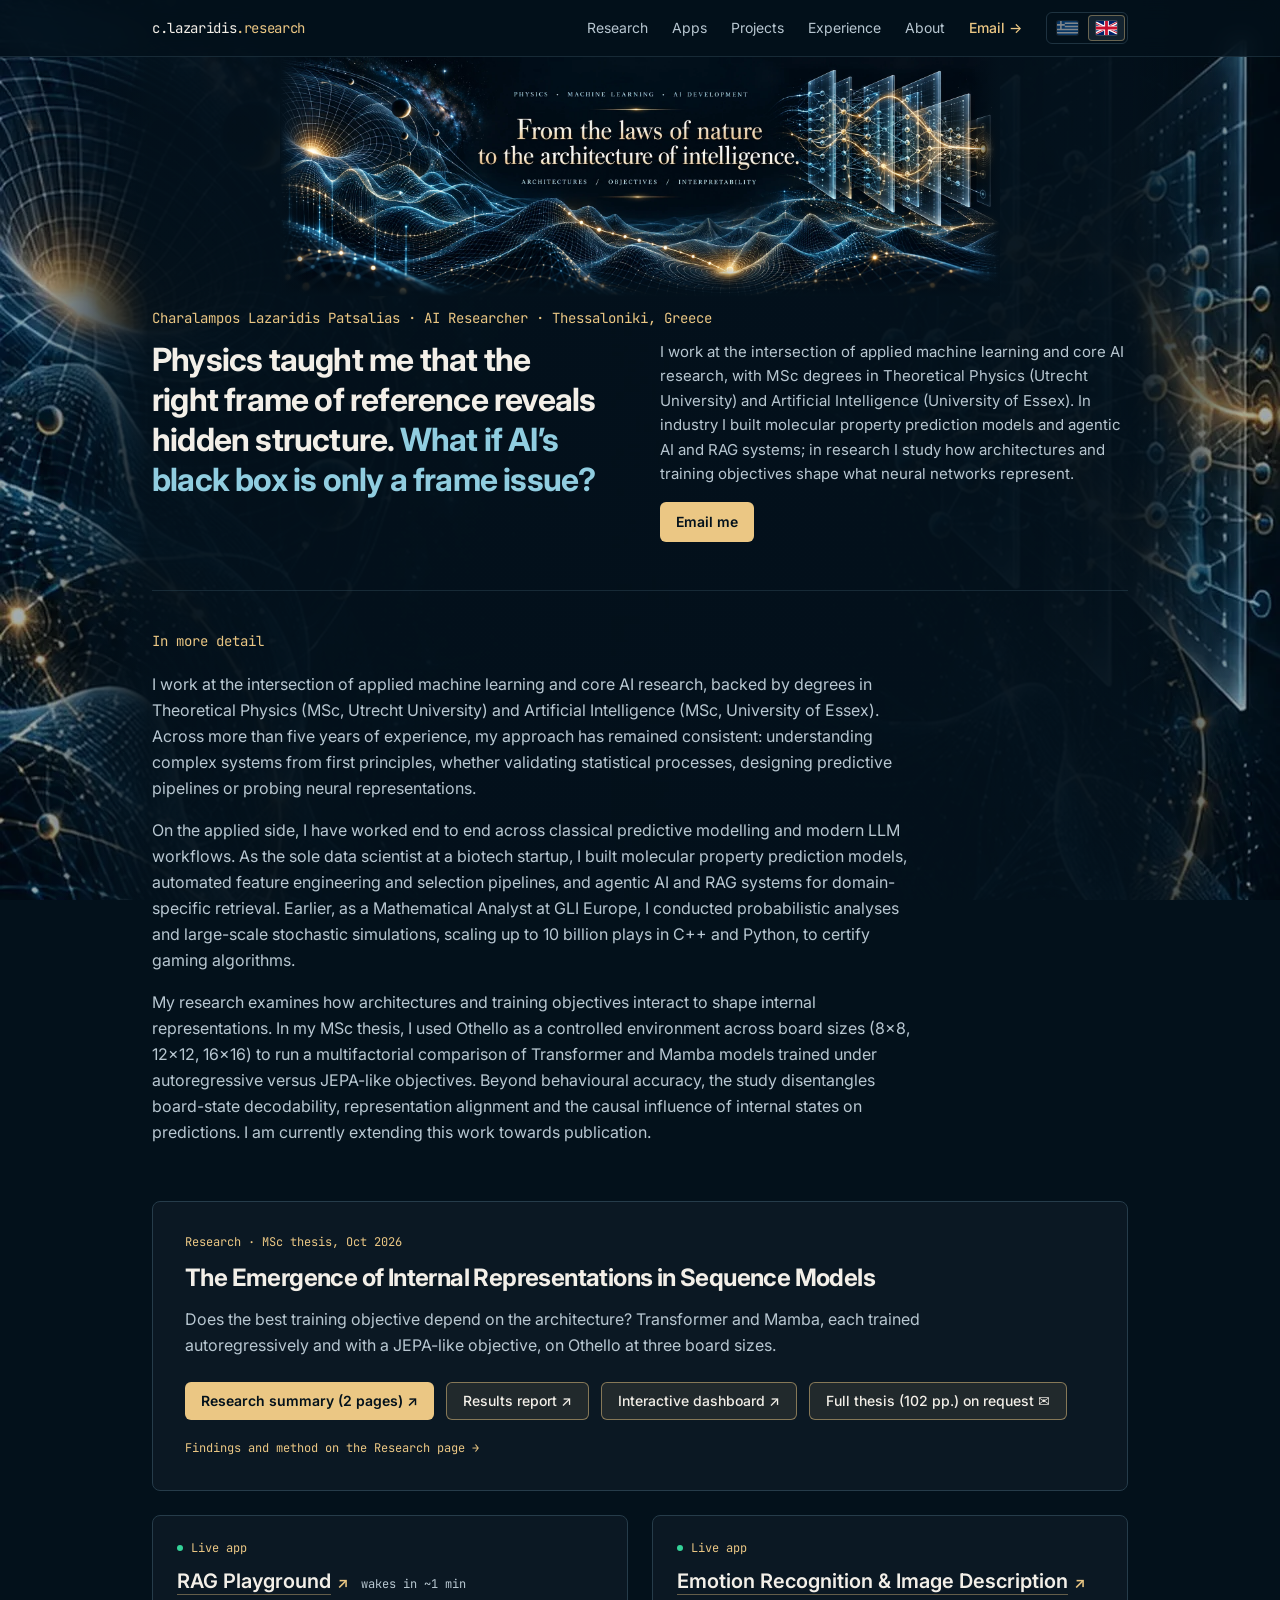
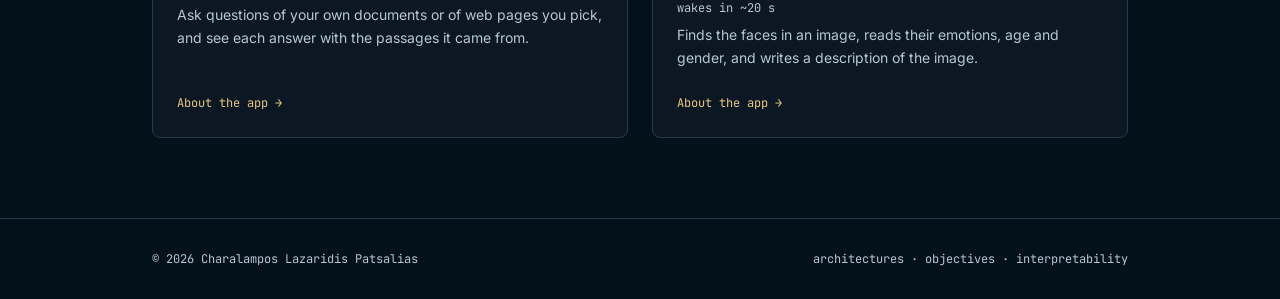
==== commit 57e63ba5: "Deploy" ====
--- a/index.html
+++ b/index.html
@@ -28,15 +28,16 @@
       })()
     </script>
     <meta name="referrer" content="strict-origin-when-cross-origin" />
-    <meta name="description" content="Charalampos Lazaridis Patsalias: MSc AI researcher studying how architecture and training objective shape what sequence models represent. Thesis on Transformer vs Mamba, autoregressive vs JEPA." />
+    <meta name="description" content="Charalampos Lazaridis Patsalias: applied machine learning and core AI research. Molecular property prediction models, agentic AI and RAG systems, and research on how architectures and training objectives shape what neural networks represent." />
     <link rel="canonical" href="https://clazaridis.com/" />
     <link rel="icon" type="image/svg+xml" href="/favicon.svg" />
     <meta property="og:type" content="website" />
     <meta property="og:url" content="https://clazaridis.com/" />
     <meta property="og:title" content="Charalampos Lazaridis Patsalias · AI Research" />
-    <meta property="og:description" content="Charalampos Lazaridis Patsalias: MSc AI researcher studying how architecture and training objective shape what sequence models represent. Thesis on Transformer vs Mamba, autoregressive vs JEPA." />
+    <meta property="og:description" content="Charalampos Lazaridis Patsalias: applied machine learning and core AI research. Molecular property prediction models, agentic AI and RAG systems, and research on how architectures and training objectives shape what neural networks represent." />
     <meta property="og:image" content="https://clazaridis.com/og.png" />
     <meta name="twitter:card" content="summary_large_image" />
+    <meta name="twitter:description" content="Charalampos Lazaridis Patsalias: applied machine learning and core AI research. Molecular property prediction models, agentic AI and RAG systems, and research on how architectures and training objectives shape what neural networks represent." />
     <script type="application/ld+json">{"@context":"https://schema.org","@type":"Person","name":"Charalampos Lazaridis Patsalias","url":"https://clazaridis.com/","jobTitle":"AI Researcher","alumniOf":["University of Essex","Utrecht University","Aristotle University of Thessaloniki"],"sameAs":["https://github.com/Babis1987","https://www.linkedin.com/in/charalampos-lazaridis-patsalias/","https://huggingface.co/mpampinos1987"]}</script>
     <link rel="preconnect" href="https://fonts.googleapis.com" />
     <link rel="preconnect" href="https://fonts.gstatic.com" crossorigin />
@@ -50,8 +51,8 @@
       async
       src="https://gc.zgo.at/count.js"
     ></script>
-    <script type="module" crossorigin src="/assets/index-BOpsHjH2.js"></script>
-    <link rel="stylesheet" crossorigin href="/assets/index-CIjKCAD7.css">
+    <script type="module" crossorigin src="/assets/index-u_GeR7kb.js"></script>
+    <link rel="stylesheet" crossorigin href="/assets/index-CNct_JPy.css">
   </head>
   <body>
     <div id="root"></div>
--- a/assets/index-CNct_JPy.css
+++ b/assets/index-CNct_JPy.css
@@ -0,0 +1 @@
+*,:before,:after{--tw-border-spacing-x: 0;--tw-border-spacing-y: 0;--tw-translate-x: 0;--tw-translate-y: 0;--tw-rotate: 0;--tw-skew-x: 0;--tw-skew-y: 0;--tw-scale-x: 1;--tw-scale-y: 1;--tw-pan-x: ;--tw-pan-y: ;--tw-pinch-zoom: ;--tw-scroll-snap-strictness: proximity;--tw-gradient-from-position: ;--tw-gradient-via-position: ;--tw-gradient-to-position: ;--tw-ordinal: ;--tw-slashed-zero: ;--tw-numeric-figure: ;--tw-numeric-spacing: ;--tw-numeric-fraction: ;--tw-ring-inset: ;--tw-ring-offset-width: 0px;--tw-ring-offset-color: #fff;--tw-ring-color: rgb(59 130 246 / .5);--tw-ring-offset-shadow: 0 0 #0000;--tw-ring-shadow: 0 0 #0000;--tw-shadow: 0 0 #0000;--tw-shadow-colored: 0 0 #0000;--tw-blur: ;--tw-brightness: ;--tw-contrast: ;--tw-grayscale: ;--tw-hue-rotate: ;--tw-invert: ;--tw-saturate: ;--tw-sepia: ;--tw-drop-shadow: ;--tw-backdrop-blur: ;--tw-backdrop-brightness: ;--tw-backdrop-contrast: ;--tw-backdrop-grayscale: ;--tw-backdrop-hue-rotate: ;--tw-backdrop-invert: ;--tw-backdrop-opacity: ;--tw-backdrop-saturate: ;--tw-backdrop-sepia: ;--tw-contain-size: ;--tw-contain-layout: ;--tw-contain-paint: ;--tw-contain-style: }::backdrop{--tw-border-spacing-x: 0;--tw-border-spacing-y: 0;--tw-translate-x: 0;--tw-translate-y: 0;--tw-rotate: 0;--tw-skew-x: 0;--tw-skew-y: 0;--tw-scale-x: 1;--tw-scale-y: 1;--tw-pan-x: ;--tw-pan-y: ;--tw-pinch-zoom: ;--tw-scroll-snap-strictness: proximity;--tw-gradient-from-position: ;--tw-gradient-via-position: ;--tw-gradient-to-position: ;--tw-ordinal: ;--tw-slashed-zero: ;--tw-numeric-figure: ;--tw-numeric-spacing: ;--tw-numeric-fraction: ;--tw-ring-inset: ;--tw-ring-offset-width: 0px;--tw-ring-offset-color: #fff;--tw-ring-color: rgb(59 130 246 / .5);--tw-ring-offset-shadow: 0 0 #0000;--tw-ring-shadow: 0 0 #0000;--tw-shadow: 0 0 #0000;--tw-shadow-colored: 0 0 #0000;--tw-blur: ;--tw-brightness: ;--tw-contrast: ;--tw-grayscale: ;--tw-hue-rotate: ;--tw-invert: ;--tw-saturate: ;--tw-sepia: ;--tw-drop-shadow: ;--tw-backdrop-blur: ;--tw-backdrop-brightness: ;--tw-backdrop-contrast: ;--tw-backdrop-grayscale: ;--tw-backdrop-hue-rotate: ;--tw-backdrop-invert: ;--tw-backdrop-opacity: ;--tw-backdrop-saturate: ;--tw-backdrop-sepia: ;--tw-contain-size: ;--tw-contain-layout: ;--tw-contain-paint: ;--tw-contain-style: }*,:before,:after{box-sizing:border-box;border-width:0;border-style:solid;border-color:#e5e7eb}:before,:after{--tw-content: ""}html,:host{line-height:1.5;-webkit-text-size-adjust:100%;-moz-tab-size:4;-o-tab-size:4;tab-size:4;font-family:ui-sans-serif,system-ui,sans-serif,"Apple Color Emoji","Segoe UI Emoji",Segoe UI Symbol,"Noto Color Emoji";font-feature-settings:normal;font-variation-settings:normal;-webkit-tap-highlight-color:transparent}body{margin:0;line-height:inherit}hr{height:0;color:inherit;border-top-width:1px}abbr:where([title]){-webkit-text-decoration:underline dotted;text-decoration:underline dotted}h1,h2,h3,h4,h5,h6{font-size:inherit;font-weight:inherit}a{color:inherit;text-decoration:inherit}b,strong{font-weight:bolder}code,kbd,samp,pre{font-family:ui-monospace,SFMono-Regular,Menlo,Monaco,Consolas,Liberation Mono,Courier New,monospace;font-feature-settings:normal;font-variation-settings:normal;font-size:1em}small{font-size:80%}sub,sup{font-size:75%;line-height:0;position:relative;vertical-align:baseline}sub{bottom:-.25em}sup{top:-.5em}table{text-indent:0;border-color:inherit;border-collapse:collapse}button,input,optgroup,select,textarea{font-family:inherit;font-feature-settings:inherit;font-variation-settings:inherit;font-size:100%;font-weight:inherit;line-height:inherit;letter-spacing:inherit;color:inherit;margin:0;padding:0}button,select{text-transform:none}button,input:where([type=button]),input:where([type=reset]),input:where([type=submit]){-webkit-appearance:button;background-color:transparent;background-image:none}:-moz-focusring{outline:auto}:-moz-ui-invalid{box-shadow:none}progress{vertical-align:baseline}::-webkit-inner-spin-button,::-webkit-outer-spin-button{height:auto}[type=search]{-webkit-appearance:textfield;outline-offset:-2px}::-webkit-search-decoration{-webkit-appearance:none}::-webkit-file-upload-button{-webkit-appearance:button;font:inherit}summary{display:list-item}blockquote,dl,dd,h1,h2,h3,h4,h5,h6,hr,figure,p,pre{margin:0}fieldset{margin:0;padding:0}legend{padding:0}ol,ul,menu{list-style:none;margin:0;padding:0}dialog{padding:0}textarea{resize:vertical}input::-moz-placeholder,textarea::-moz-placeholder{opacity:1;color:#9ca3af}input::placeholder,textarea::placeholder{opacity:1;color:#9ca3af}button,[role=button]{cursor:pointer}:disabled{cursor:default}img,svg,video,canvas,audio,iframe,embed,object{display:block;vertical-align:middle}img,video{max-width:100%;height:auto}[hidden]:where(:not([hidden=until-found])){display:none}:root{color-scheme:dark;--background: 206 79% 6%;--foreground: 42 30% 93%;--card: 207 54% 9%;--card-foreground: 42 30% 93%;--popover: 207 54% 9%;--popover-foreground: 42 30% 93%;--primary: 39 72% 72%;--primary-foreground: 206 79% 6%;--secondary: 206 43% 13%;--secondary-foreground: 42 30% 93%;--muted: 206 43% 13%;--muted-foreground: 204 21% 77%;--accent: 194 56% 72%;--accent-foreground: 206 79% 6%;--destructive: 0 72% 51%;--destructive-foreground: 0 0% 98%;--border: 204 32% 22%;--input: 204 32% 22%;--ring: 39 72% 72%;--radius: .5rem}*{border-color:hsl(var(--border))}html{scroll-behavior:smooth;scroll-padding-top:5rem}html,body{overflow-x:clip}body{background-color:hsl(var(--background));color:hsl(var(--foreground));-webkit-font-smoothing:antialiased;-moz-osx-font-smoothing:grayscale;font-family:Inter,system-ui,-apple-system,sans-serif}::-moz-selection{background:hsl(var(--primary) / .25)}::selection{background:hsl(var(--primary) / .25)}:focus-visible{outline:2px solid hsl(var(--ring));outline-offset:4px}.container{width:100%}@media(min-width:640px){.container{max-width:640px}}@media(min-width:768px){.container{max-width:768px}}@media(min-width:1024px){.container{max-width:1024px}}@media(min-width:1280px){.container{max-width:1280px}}@media(min-width:1536px){.container{max-width:1536px}}.research-site{position:relative;isolation:isolate;background:hsl(var(--background))}.site-art{position:fixed;inset:0;z-index:-1;overflow:clip;pointer-events:none;background:hsl(var(--background))}.site-art__image{position:absolute;top:0;left:0;display:block;width:100%;height:auto;min-height:100%;-o-object-fit:cover;object-fit:cover;-o-object-position:center top;object-position:center top;opacity:.65;will-change:transform}.site-art:after{content:"";position:absolute;inset:0;width:min(100%,75rem);margin-inline:auto;background:linear-gradient(90deg,transparent,hsl(var(--background) / .94) 9%,hsl(var(--background) / .96) 50%,hsl(var(--background) / .94) 91%,transparent)}.research-section{position:relative;background:transparent}.research-cover{position:relative;background:hsl(var(--background))}.research-cover:after{content:"";position:absolute;inset:0;pointer-events:none;background:linear-gradient(180deg,transparent 88%,hsl(var(--background))),linear-gradient(90deg,hsl(var(--background)),transparent 4% 96%,hsl(var(--background)))}.hero-question{color:hsl(var(--accent))}.research-site .reveal{opacity:0;transform:translateY(22px);transition:opacity 1.1s cubic-bezier(.22,1,.36,1),transform 1.1s cubic-bezier(.22,1,.36,1),border-color .15s ease}.research-site .reveal.is-visible{opacity:1;transform:translateY(0)}.hero-stats{box-shadow:0 12px 40px #01090f4d}.sr-only{position:absolute;width:1px;height:1px;padding:0;margin:-1px;overflow:hidden;clip:rect(0,0,0,0);white-space:nowrap;border-width:0}.pointer-events-none{pointer-events:none}.visible{visibility:visible}.invisible{visibility:hidden}.fixed{position:fixed}.absolute{position:absolute}.relative{position:relative}.inset-0{inset:0}.inset-x-0{left:0;right:0}.inset-y-0{top:0;bottom:0}.-bottom-12{bottom:-3rem}.-left-12{left:-3rem}.-left-\[31px\]{left:-31px}.-right-12{right:-3rem}.-top-12{top:-3rem}.bottom-0{bottom:0}.left-0{left:0}.left-1\/2{left:50%}.left-2{left:.5rem}.left-\[50\%\]{left:50%}.right-0{right:0}.right-1{right:.25rem}.right-2{right:.5rem}.right-3{right:.75rem}.right-4{right:1rem}.top-0{top:0}.top-1{top:.25rem}.top-1\.5{top:.375rem}.top-1\/2{top:50%}.top-3\.5{top:.875rem}.top-4{top:1rem}.top-\[1px\]{top:1px}.top-\[50\%\]{top:50%}.top-\[60\%\]{top:60%}.top-full{top:100%}.isolate{isolation:isolate}.z-10{z-index:10}.z-20{z-index:20}.z-50{z-index:50}.z-\[1\]{z-index:1}.order-first{order:-9999}.order-last{order:9999}.col-start-2{grid-column-start:2}.row-span-2{grid-row:span 2 / span 2}.row-start-1{grid-row-start:1}.\!m-0{margin:0!important}.-mx-1{margin-left:-.25rem;margin-right:-.25rem}.-my-2{margin-top:-.5rem;margin-bottom:-.5rem}.mx-2{margin-left:.5rem;margin-right:.5rem}.mx-3\.5{margin-left:.875rem;margin-right:.875rem}.mx-auto{margin-left:auto;margin-right:auto}.my-0{margin-top:0;margin-bottom:0}.my-0\.5{margin-top:.125rem;margin-bottom:.125rem}.my-1{margin-top:.25rem;margin-bottom:.25rem}.-ml-4{margin-left:-1rem}.-mr-2{margin-right:-.5rem}.-mt-4{margin-top:-1rem}.mb-1{margin-bottom:.25rem}.mb-1\.5{margin-bottom:.375rem}.mb-2{margin-bottom:.5rem}.mb-3{margin-bottom:.75rem}.mb-4{margin-bottom:1rem}.mb-5{margin-bottom:1.25rem}.ml-1{margin-left:.25rem}.ml-1\.5{margin-left:.375rem}.ml-4{margin-left:1rem}.ml-auto{margin-left:auto}.mt-0\.5{margin-top:.125rem}.mt-1{margin-top:.25rem}.mt-1\.5{margin-top:.375rem}.mt-10{margin-top:2.5rem}.mt-12{margin-top:3rem}.mt-14{margin-top:3.5rem}.mt-2{margin-top:.5rem}.mt-3{margin-top:.75rem}.mt-4{margin-top:1rem}.mt-5{margin-top:1.25rem}.mt-6{margin-top:1.5rem}.mt-8{margin-top:2rem}.mt-auto{margin-top:auto}.line-clamp-1{overflow:hidden;display:-webkit-box;-webkit-box-orient:vertical;-webkit-line-clamp:1}.line-clamp-2{overflow:hidden;display:-webkit-box;-webkit-box-orient:vertical;-webkit-line-clamp:2}.block{display:block}.inline-block{display:inline-block}.inline{display:inline}.flex{display:flex}.inline-flex{display:inline-flex}.table{display:table}.table-caption{display:table-caption}.table-cell{display:table-cell}.table-row{display:table-row}.grid{display:grid}.hidden{display:none}.aspect-square{aspect-ratio:1 / 1}.aspect-video{aspect-ratio:16 / 9}.size-10{width:2.5rem;height:2.5rem}.size-2{width:.5rem;height:.5rem}.size-2\.5{width:.625rem;height:.625rem}.size-3{width:.75rem;height:.75rem}.size-3\.5{width:.875rem;height:.875rem}.size-4{width:1rem;height:1rem}.size-6{width:1.5rem;height:1.5rem}.size-7{width:1.75rem;height:1.75rem}.size-8{width:2rem;height:2rem}.size-9{width:2.25rem;height:2.25rem}.size-auto{width:auto;height:auto}.size-full{width:100%;height:100%}.h-1\.5{height:.375rem}.h-10{height:2.5rem}.h-12{height:3rem}.h-14{height:3.5rem}.h-2{height:.5rem}.h-2\.5{height:.625rem}.h-3\.5{height:.875rem}.h-4{height:1rem}.h-5{height:1.25rem}.h-6{height:1.5rem}.h-7{height:1.75rem}.h-72{height:18rem}.h-8{height:2rem}.h-9{height:2.25rem}.h-\[1\.15rem\]{height:1.15rem}.h-\[calc\(100\%-1px\)\]{height:calc(100% - 1px)}.h-\[var\(--radix-navigation-menu-viewport-height\)\]{height:var(--radix-navigation-menu-viewport-height)}.h-\[var\(--radix-select-trigger-height\)\]{height:var(--radix-select-trigger-height)}.h-auto{height:auto}.h-full{height:100%}.h-px{height:1px}.h-svh{height:100svh}.max-h-\[300px\]{max-height:300px}.max-h-\[85vh\]{max-height:85vh}.min-h-0{min-height:0px}.min-h-16{min-height:4rem}.min-h-4{min-height:1rem}.min-h-screen{min-height:100vh}.min-h-svh{min-height:100svh}.w-0{width:0px}.w-1{width:.25rem}.w-1\.5{width:.375rem}.w-2{width:.5rem}.w-2\.5{width:.625rem}.w-3{width:.75rem}.w-3\/4{width:75%}.w-4{width:1rem}.w-5{width:1.25rem}.w-64{width:16rem}.w-72{width:18rem}.w-8{width:2rem}.w-9{width:2.25rem}.w-\[100px\]{width:100px}.w-\[21px\]{width:21px}.w-auto{width:auto}.w-fit{width:-moz-fit-content;width:fit-content}.w-full{width:100%}.w-max{width:-moz-max-content;width:max-content}.w-px{width:1px}.min-w-0{min-width:0px}.min-w-10{min-width:2.5rem}.min-w-5{min-width:1.25rem}.min-w-8{min-width:2rem}.min-w-9{min-width:2.25rem}.min-w-\[12rem\]{min-width:12rem}.min-w-\[8rem\]{min-width:8rem}.min-w-\[var\(--radix-select-trigger-width\)\]{min-width:var(--radix-select-trigger-width)}.max-w-2xl{max-width:42rem}.max-w-3xl{max-width:48rem}.max-w-5xl{max-width:64rem}.max-w-\[calc\(100\%-2rem\)\]{max-width:calc(100% - 2rem)}.max-w-max{max-width:-moz-max-content;max-width:max-content}.max-w-sm{max-width:24rem}.max-w-xl{max-width:36rem}.flex-1{flex:1 1 0%}.shrink-0{flex-shrink:0}.grow{flex-grow:1}.grow-0{flex-grow:0}.basis-full{flex-basis:100%}.caption-bottom{caption-side:bottom}.border-collapse{border-collapse:collapse}.-translate-x-1\/2{--tw-translate-x: -50%;transform:translate(var(--tw-translate-x),var(--tw-translate-y)) rotate(var(--tw-rotate)) skew(var(--tw-skew-x)) skewY(var(--tw-skew-y)) scaleX(var(--tw-scale-x)) scaleY(var(--tw-scale-y))}.-translate-x-px{--tw-translate-x: -1px;transform:translate(var(--tw-translate-x),var(--tw-translate-y)) rotate(var(--tw-rotate)) skew(var(--tw-skew-x)) skewY(var(--tw-skew-y)) scaleX(var(--tw-scale-x)) scaleY(var(--tw-scale-y))}.-translate-y-1\/2{--tw-translate-y: -50%;transform:translate(var(--tw-translate-x),var(--tw-translate-y)) rotate(var(--tw-rotate)) skew(var(--tw-skew-x)) skewY(var(--tw-skew-y)) scaleX(var(--tw-scale-x)) scaleY(var(--tw-scale-y))}.translate-x-\[-50\%\]{--tw-translate-x: -50%;transform:translate(var(--tw-translate-x),var(--tw-translate-y)) rotate(var(--tw-rotate)) skew(var(--tw-skew-x)) skewY(var(--tw-skew-y)) scaleX(var(--tw-scale-x)) scaleY(var(--tw-scale-y))}.translate-x-px{--tw-translate-x: 1px;transform:translate(var(--tw-translate-x),var(--tw-translate-y)) rotate(var(--tw-rotate)) skew(var(--tw-skew-x)) skewY(var(--tw-skew-y)) scaleX(var(--tw-scale-x)) scaleY(var(--tw-scale-y))}.translate-y-0\.5{--tw-translate-y: .125rem;transform:translate(var(--tw-translate-x),var(--tw-translate-y)) rotate(var(--tw-rotate)) skew(var(--tw-skew-x)) skewY(var(--tw-skew-y)) scaleX(var(--tw-scale-x)) scaleY(var(--tw-scale-y))}.translate-y-\[-50\%\]{--tw-translate-y: -50%;transform:translate(var(--tw-translate-x),var(--tw-translate-y)) rotate(var(--tw-rotate)) skew(var(--tw-skew-x)) skewY(var(--tw-skew-y)) scaleX(var(--tw-scale-x)) scaleY(var(--tw-scale-y))}.translate-y-\[calc\(-50\%_-_2px\)\]{--tw-translate-y: calc(-50% - 2px) ;transform:translate(var(--tw-translate-x),var(--tw-translate-y)) rotate(var(--tw-rotate)) skew(var(--tw-skew-x)) skewY(var(--tw-skew-y)) scaleX(var(--tw-scale-x)) scaleY(var(--tw-scale-y))}.rotate-45{--tw-rotate: 45deg;transform:translate(var(--tw-translate-x),var(--tw-translate-y)) rotate(var(--tw-rotate)) skew(var(--tw-skew-x)) skewY(var(--tw-skew-y)) scaleX(var(--tw-scale-x)) scaleY(var(--tw-scale-y))}.rotate-90{--tw-rotate: 90deg;transform:translate(var(--tw-translate-x),var(--tw-translate-y)) rotate(var(--tw-rotate)) skew(var(--tw-skew-x)) skewY(var(--tw-skew-y)) scaleX(var(--tw-scale-x)) scaleY(var(--tw-scale-y))}.transform{transform:translate(var(--tw-translate-x),var(--tw-translate-y)) rotate(var(--tw-rotate)) skew(var(--tw-skew-x)) skewY(var(--tw-skew-y)) scaleX(var(--tw-scale-x)) scaleY(var(--tw-scale-y))}@keyframes caret-blink{0%,70%,to{opacity:1}20%,50%{opacity:0}}.animate-caret-blink{animation:caret-blink 1.25s ease-out infinite}@keyframes pulse{50%{opacity:.5}}.animate-pulse{animation:pulse 2s cubic-bezier(.4,0,.6,1) infinite}@keyframes spin{to{transform:rotate(360deg)}}.animate-spin{animation:spin 1s linear infinite}.cursor-default{cursor:default}.cursor-pointer{cursor:pointer}.cursor-text{cursor:text}.touch-none{touch-action:none}.select-none{-webkit-user-select:none;-moz-user-select:none;user-select:none}.resize-none{resize:none}.resize{resize:both}.scroll-my-1{scroll-margin-top:.25rem;scroll-margin-bottom:.25rem}.scroll-mt-20{scroll-margin-top:5rem}.scroll-py-1{scroll-padding-top:.25rem;scroll-padding-bottom:.25rem}.list-disc{list-style-type:disc}.list-none{list-style-type:none}.auto-rows-min{grid-auto-rows:min-content}.grid-cols-2{grid-template-columns:repeat(2,minmax(0,1fr))}.grid-cols-\[0_1fr\]{grid-template-columns:0 1fr}.grid-rows-\[auto_auto\]{grid-template-rows:auto auto}.flex-row{flex-direction:row}.flex-col{flex-direction:column}.flex-col-reverse{flex-direction:column-reverse}.flex-wrap{flex-wrap:wrap}.place-content-center{place-content:center}.items-start{align-items:flex-start}.items-end{align-items:flex-end}.items-center{align-items:center}.items-baseline{align-items:baseline}.items-stretch{align-items:stretch}.justify-start{justify-content:flex-start}.justify-center{justify-content:center}.justify-between{justify-content:space-between}.justify-items-start{justify-items:start}.gap-0\.5{gap:.125rem}.gap-1{gap:.25rem}.gap-1\.5{gap:.375rem}.gap-10{gap:2.5rem}.gap-12{gap:3rem}.gap-2{gap:.5rem}.gap-2\.5{gap:.625rem}.gap-3{gap:.75rem}.gap-4{gap:1rem}.gap-6{gap:1.5rem}.gap-7{gap:1.75rem}.gap-8{gap:2rem}.gap-\[--spacing\(var\(--gap\)\)\]{gap:var(--spacing(var(--gap)))}.gap-px{gap:1px}.gap-x-3{-moz-column-gap:.75rem;column-gap:.75rem}.gap-y-0\.5{row-gap:.125rem}.gap-y-1{row-gap:.25rem}.space-y-1>:not([hidden])~:not([hidden]){--tw-space-y-reverse: 0;margin-top:calc(.25rem * calc(1 - var(--tw-space-y-reverse)));margin-bottom:calc(.25rem * var(--tw-space-y-reverse))}.space-y-1\.5>:not([hidden])~:not([hidden]){--tw-space-y-reverse: 0;margin-top:calc(.375rem * calc(1 - var(--tw-space-y-reverse)));margin-bottom:calc(.375rem * var(--tw-space-y-reverse))}.space-y-3>:not([hidden])~:not([hidden]){--tw-space-y-reverse: 0;margin-top:calc(.75rem * calc(1 - var(--tw-space-y-reverse)));margin-bottom:calc(.75rem * var(--tw-space-y-reverse))}.space-y-4>:not([hidden])~:not([hidden]){--tw-space-y-reverse: 0;margin-top:calc(1rem * calc(1 - var(--tw-space-y-reverse)));margin-bottom:calc(1rem * var(--tw-space-y-reverse))}.space-y-5>:not([hidden])~:not([hidden]){--tw-space-y-reverse: 0;margin-top:calc(1.25rem * calc(1 - var(--tw-space-y-reverse)));margin-bottom:calc(1.25rem * var(--tw-space-y-reverse))}.space-y-6>:not([hidden])~:not([hidden]){--tw-space-y-reverse: 0;margin-top:calc(1.5rem * calc(1 - var(--tw-space-y-reverse)));margin-bottom:calc(1.5rem * var(--tw-space-y-reverse))}.space-y-8>:not([hidden])~:not([hidden]){--tw-space-y-reverse: 0;margin-top:calc(2rem * calc(1 - var(--tw-space-y-reverse)));margin-bottom:calc(2rem * var(--tw-space-y-reverse))}.self-start{align-self:flex-start}.self-stretch{align-self:stretch}.justify-self-end{justify-self:end}.overflow-auto{overflow:auto}.overflow-hidden{overflow:hidden}.overflow-x-auto{overflow-x:auto}.overflow-y-auto{overflow-y:auto}.overflow-x-hidden{overflow-x:hidden}.whitespace-nowrap{white-space:nowrap}.break-words{overflow-wrap:break-word}.rounded{border-radius:.25rem}.rounded-\[2px\]{border-radius:2px}.rounded-\[4px\]{border-radius:4px}.rounded-\[calc\(var\(--radius\)-5px\)\]{border-radius:calc(var(--radius) - 5px)}.rounded-\[inherit\]{border-radius:inherit}.rounded-full{border-radius:9999px}.rounded-lg{border-radius:var(--radius)}.rounded-md{border-radius:calc(var(--radius) - 2px)}.rounded-none{border-radius:0}.rounded-sm{border-radius:calc(var(--radius) - 4px)}.rounded-xl{border-radius:calc(var(--radius) + 4px)}.rounded-xs{border-radius:calc(var(--radius) - 6px)}.rounded-l-md{border-top-left-radius:calc(var(--radius) - 2px);border-bottom-left-radius:calc(var(--radius) - 2px)}.rounded-r-md{border-top-right-radius:calc(var(--radius) - 2px);border-bottom-right-radius:calc(var(--radius) - 2px)}.rounded-tl-sm{border-top-left-radius:calc(var(--radius) - 4px)}.border{border-width:1px}.border-0{border-width:0px}.border-\[1\.5px\]{border-width:1.5px}.border-y{border-top-width:1px;border-bottom-width:1px}.border-b{border-bottom-width:1px}.border-l{border-left-width:1px}.border-l-2{border-left-width:2px}.border-r{border-right-width:1px}.border-t{border-top-width:1px}.border-dashed{border-style:dashed}.border-border{border-color:hsl(var(--border))}.border-border\/50{border-color:hsl(var(--border) / .5)}.border-border\/60{border-color:hsl(var(--border) / .6)}.border-border\/80{border-color:hsl(var(--border) / .8)}.border-input{border-color:hsl(var(--input))}.border-primary{border-color:hsl(var(--primary))}.border-primary\/30{border-color:hsl(var(--primary) / .3)}.border-primary\/50{border-color:hsl(var(--primary) / .5)}.border-sidebar-border{border-color:hsl(var(--sidebar-border))}.border-transparent{border-color:transparent}.border-l-transparent{border-left-color:transparent}.border-t-transparent{border-top-color:transparent}.bg-accent{background-color:hsl(var(--accent))}.bg-background{background-color:hsl(var(--background))}.bg-background\/80{background-color:hsl(var(--background) / .8)}.bg-black\/50{background-color:#00000080}.bg-border{background-color:hsl(var(--border))}.bg-card{background-color:hsl(var(--card))}.bg-destructive{--tw-bg-opacity: 1;background-color:hsl(var(--destructive) / var(--tw-bg-opacity, 1))}.bg-emerald-400{--tw-bg-opacity: 1;background-color:rgb(52 211 153 / var(--tw-bg-opacity, 1))}.bg-foreground{background-color:hsl(var(--foreground))}.bg-input{background-color:hsl(var(--input))}.bg-muted{background-color:hsl(var(--muted))}.bg-muted\/50{background-color:hsl(var(--muted) / .5)}.bg-popover{background-color:hsl(var(--popover))}.bg-primary{background-color:hsl(var(--primary))}.bg-primary\/10{background-color:hsl(var(--primary) / .1)}.bg-primary\/20{background-color:hsl(var(--primary) / .2)}.bg-primary\/5{background-color:hsl(var(--primary) / .05)}.bg-primary\/80{background-color:hsl(var(--primary) / .8)}.bg-primary\/90{background-color:hsl(var(--primary) / .9)}.bg-secondary{background-color:hsl(var(--secondary))}.bg-secondary\/60{background-color:hsl(var(--secondary) / .6)}.bg-sidebar{background-color:hsl(var(--sidebar-background))}.bg-sidebar-border{background-color:hsl(var(--sidebar-border))}.bg-transparent{background-color:transparent}.bg-white{--tw-bg-opacity: 1;background-color:rgb(255 255 255 / var(--tw-bg-opacity, 1))}.fill-current{fill:currentColor}.fill-foreground{fill:hsl(var(--foreground))}.fill-primary{fill:hsl(var(--primary))}.p-0{padding:0}.p-0\.5{padding:.125rem}.p-1{padding:.25rem}.p-2{padding:.5rem}.p-3{padding:.75rem}.p-4{padding:1rem}.p-5{padding:1.25rem}.p-6{padding:1.5rem}.p-\[3px\]{padding:3px}.p-px{padding:1px}.px-1{padding-left:.25rem;padding-right:.25rem}.px-1\.5{padding-left:.375rem;padding-right:.375rem}.px-2{padding-left:.5rem;padding-right:.5rem}.px-2\.5{padding-left:.625rem;padding-right:.625rem}.px-3{padding-left:.75rem;padding-right:.75rem}.px-4{padding-left:1rem;padding-right:1rem}.px-5{padding-left:1.25rem;padding-right:1.25rem}.px-6{padding-left:1.5rem;padding-right:1.5rem}.py-0\.5{padding-top:.125rem;padding-bottom:.125rem}.py-1{padding-top:.25rem;padding-bottom:.25rem}.py-1\.5{padding-top:.375rem;padding-bottom:.375rem}.py-2{padding-top:.5rem;padding-bottom:.5rem}.py-2\.5{padding-top:.625rem;padding-bottom:.625rem}.py-20{padding-top:5rem;padding-bottom:5rem}.py-3{padding-top:.75rem;padding-bottom:.75rem}.py-4{padding-top:1rem;padding-bottom:1rem}.py-6{padding-top:1.5rem;padding-bottom:1.5rem}.py-8{padding-top:2rem;padding-bottom:2rem}.pb-10{padding-bottom:2.5rem}.pb-14{padding-bottom:3.5rem}.pb-20{padding-bottom:5rem}.pb-3{padding-bottom:.75rem}.pb-4{padding-bottom:1rem}.pl-2{padding-left:.5rem}.pl-3{padding-left:.75rem}.pl-4{padding-left:1rem}.pl-6{padding-left:1.5rem}.pl-8{padding-left:2rem}.pr-1{padding-right:.25rem}.pr-2{padding-right:.5rem}.pr-2\.5{padding-right:.625rem}.pr-3{padding-right:.75rem}.pr-8{padding-right:2rem}.pt-0{padding-top:0}.pt-10{padding-top:2.5rem}.pt-14{padding-top:3.5rem}.pt-3{padding-top:.75rem}.pt-4{padding-top:1rem}.pt-6{padding-top:1.5rem}.text-left{text-align:left}.text-center{text-align:center}.text-right{text-align:right}.align-middle{vertical-align:middle}.font-mono{font-family:ui-monospace,SFMono-Regular,Menlo,Monaco,Consolas,Liberation Mono,Courier New,monospace}.font-sans{font-family:ui-sans-serif,system-ui,sans-serif,"Apple Color Emoji","Segoe UI Emoji",Segoe UI Symbol,"Noto Color Emoji"}.text-2xl{font-size:1.5rem;line-height:2rem}.text-3xl{font-size:1.875rem;line-height:2.25rem}.text-\[0\.75em\]{font-size:.75em}.text-\[0\.8rem\]{font-size:.8rem}.text-\[11px\]{font-size:11px}.text-\[15px\]{font-size:15px}.text-base{font-size:1rem;line-height:1.5rem}.text-lg{font-size:1.125rem;line-height:1.75rem}.text-sm{font-size:.875rem;line-height:1.25rem}.text-sm\/relaxed{font-size:.875rem;line-height:1.625}.text-xl{font-size:1.25rem;line-height:1.75rem}.text-xs{font-size:.75rem;line-height:1rem}.font-bold{font-weight:700}.font-medium{font-weight:500}.font-normal{font-weight:400}.font-semibold{font-weight:600}.tabular-nums{--tw-numeric-spacing: tabular-nums;font-variant-numeric:var(--tw-ordinal) var(--tw-slashed-zero) var(--tw-numeric-figure) var(--tw-numeric-spacing) var(--tw-numeric-fraction)}.leading-\[1\.15\]{line-height:1.15}.leading-none{line-height:1}.leading-normal{line-height:1.5}.leading-relaxed{line-height:1.625}.leading-snug{line-height:1.375}.tracking-tight{letter-spacing:-.025em}.tracking-widest{letter-spacing:.1em}.text-accent-foreground{color:hsl(var(--accent-foreground))}.text-background{color:hsl(var(--background))}.text-card-foreground{color:hsl(var(--card-foreground))}.text-current{color:currentColor}.text-destructive{--tw-text-opacity: 1;color:hsl(var(--destructive) / var(--tw-text-opacity, 1))}.text-foreground{color:hsl(var(--foreground))}.text-foreground\/80{color:hsl(var(--foreground) / .8)}.text-foreground\/85{color:hsl(var(--foreground) / .85)}.text-muted-foreground{color:hsl(var(--muted-foreground))}.text-popover-foreground{color:hsl(var(--popover-foreground))}.text-primary{color:hsl(var(--primary))}.text-primary-foreground{color:hsl(var(--primary-foreground))}.text-primary\/80{color:hsl(var(--primary) / .8)}.text-secondary-foreground{color:hsl(var(--secondary-foreground))}.text-sidebar-foreground{color:hsl(var(--sidebar-foreground))}.text-sidebar-foreground\/70{color:hsl(var(--sidebar-foreground) / .7)}.text-white{--tw-text-opacity: 1;color:rgb(255 255 255 / var(--tw-text-opacity, 1))}.underline{text-decoration-line:underline}.decoration-primary\/40{text-decoration-color:hsl(var(--primary) / .4)}.decoration-1{text-decoration-thickness:1px}.underline-offset-4{text-underline-offset:4px}.underline-offset-\[6px\]{text-underline-offset:6px}.opacity-0{opacity:0}.opacity-50{opacity:.5}.opacity-70{opacity:.7}.shadow{--tw-shadow: 0 1px 3px 0 rgb(0 0 0 / .1), 0 1px 2px -1px rgb(0 0 0 / .1);--tw-shadow-colored: 0 1px 3px 0 var(--tw-shadow-color), 0 1px 2px -1px var(--tw-shadow-color);box-shadow:var(--tw-ring-offset-shadow, 0 0 #0000),var(--tw-ring-shadow, 0 0 #0000),var(--tw-shadow)}.shadow-\[0_0_0_1px_hsl\(var\(--sidebar-border\)\)\]{--tw-shadow: 0 0 0 1px hsl(var(--sidebar-border));--tw-shadow-colored: 0 0 0 1px var(--tw-shadow-color);box-shadow:var(--tw-ring-offset-shadow, 0 0 #0000),var(--tw-ring-shadow, 0 0 #0000),var(--tw-shadow)}.shadow-lg{--tw-shadow: 0 10px 15px -3px rgb(0 0 0 / .1), 0 4px 6px -4px rgb(0 0 0 / .1);--tw-shadow-colored: 0 10px 15px -3px var(--tw-shadow-color), 0 4px 6px -4px var(--tw-shadow-color);box-shadow:var(--tw-ring-offset-shadow, 0 0 #0000),var(--tw-ring-shadow, 0 0 #0000),var(--tw-shadow)}.shadow-md{--tw-shadow: 0 4px 6px -1px rgb(0 0 0 / .1), 0 2px 4px -2px rgb(0 0 0 / .1);--tw-shadow-colored: 0 4px 6px -1px var(--tw-shadow-color), 0 2px 4px -2px var(--tw-shadow-color);box-shadow:var(--tw-ring-offset-shadow, 0 0 #0000),var(--tw-ring-shadow, 0 0 #0000),var(--tw-shadow)}.shadow-none{--tw-shadow: 0 0 #0000;--tw-shadow-colored: 0 0 #0000;box-shadow:var(--tw-ring-offset-shadow, 0 0 #0000),var(--tw-ring-shadow, 0 0 #0000),var(--tw-shadow)}.shadow-sm{--tw-shadow: 0 1px 2px 0 rgb(0 0 0 / .05);--tw-shadow-colored: 0 1px 2px 0 var(--tw-shadow-color);box-shadow:var(--tw-ring-offset-shadow, 0 0 #0000),var(--tw-ring-shadow, 0 0 #0000),var(--tw-shadow)}.shadow-xl{--tw-shadow: 0 20px 25px -5px rgb(0 0 0 / .1), 0 8px 10px -6px rgb(0 0 0 / .1);--tw-shadow-colored: 0 20px 25px -5px var(--tw-shadow-color), 0 8px 10px -6px var(--tw-shadow-color);box-shadow:var(--tw-ring-offset-shadow, 0 0 #0000),var(--tw-ring-shadow, 0 0 #0000),var(--tw-shadow)}.shadow-xs{--tw-shadow: 0 1px 2px 0 rgb(0 0 0 / .05);--tw-shadow-colored: 0 1px 2px 0 var(--tw-shadow-color);box-shadow:var(--tw-ring-offset-shadow, 0 0 #0000),var(--tw-ring-shadow, 0 0 #0000),var(--tw-shadow)}.outline-none{outline:2px solid transparent;outline-offset:2px}.outline{outline-style:solid}.ring{--tw-ring-offset-shadow: var(--tw-ring-inset) 0 0 0 var(--tw-ring-offset-width) var(--tw-ring-offset-color);--tw-ring-shadow: var(--tw-ring-inset) 0 0 0 calc(3px + var(--tw-ring-offset-width)) var(--tw-ring-color);box-shadow:var(--tw-ring-offset-shadow),var(--tw-ring-shadow),var(--tw-shadow, 0 0 #0000)}.ring-0{--tw-ring-offset-shadow: var(--tw-ring-inset) 0 0 0 var(--tw-ring-offset-width) var(--tw-ring-offset-color);--tw-ring-shadow: var(--tw-ring-inset) 0 0 0 calc(0px + var(--tw-ring-offset-width)) var(--tw-ring-color);box-shadow:var(--tw-ring-offset-shadow),var(--tw-ring-shadow),var(--tw-shadow, 0 0 #0000)}.ring-1{--tw-ring-offset-shadow: var(--tw-ring-inset) 0 0 0 var(--tw-ring-offset-width) var(--tw-ring-offset-color);--tw-ring-shadow: var(--tw-ring-inset) 0 0 0 calc(1px + var(--tw-ring-offset-width)) var(--tw-ring-color);box-shadow:var(--tw-ring-offset-shadow),var(--tw-ring-shadow),var(--tw-shadow, 0 0 #0000)}.ring-4{--tw-ring-offset-shadow: var(--tw-ring-inset) 0 0 0 var(--tw-ring-offset-width) var(--tw-ring-offset-color);--tw-ring-shadow: var(--tw-ring-inset) 0 0 0 calc(4px + var(--tw-ring-offset-width)) var(--tw-ring-color);box-shadow:var(--tw-ring-offset-shadow),var(--tw-ring-shadow),var(--tw-shadow, 0 0 #0000)}.ring-inset{--tw-ring-inset: inset}.ring-background{--tw-ring-color: hsl(var(--background))}.ring-primary\/40{--tw-ring-color: hsl(var(--primary) / .4)}.ring-ring\/50{--tw-ring-color: hsl(var(--ring) / .5)}.ring-sidebar-ring{--tw-ring-color: hsl(var(--sidebar-ring))}.ring-white\/15{--tw-ring-color: rgb(255 255 255 / .15)}.ring-offset-background{--tw-ring-offset-color: hsl(var(--background))}.filter{filter:var(--tw-blur) var(--tw-brightness) var(--tw-contrast) var(--tw-grayscale) var(--tw-hue-rotate) var(--tw-invert) var(--tw-saturate) var(--tw-sepia) var(--tw-drop-shadow)}.backdrop-blur-md{--tw-backdrop-blur: blur(12px);-webkit-backdrop-filter:var(--tw-backdrop-blur) var(--tw-backdrop-brightness) var(--tw-backdrop-contrast) var(--tw-backdrop-grayscale) var(--tw-backdrop-hue-rotate) var(--tw-backdrop-invert) var(--tw-backdrop-opacity) var(--tw-backdrop-saturate) var(--tw-backdrop-sepia);backdrop-filter:var(--tw-backdrop-blur) var(--tw-backdrop-brightness) var(--tw-backdrop-contrast) var(--tw-backdrop-grayscale) var(--tw-backdrop-hue-rotate) var(--tw-backdrop-invert) var(--tw-backdrop-opacity) var(--tw-backdrop-saturate) var(--tw-backdrop-sepia)}.transition{transition-property:color,background-color,border-color,text-decoration-color,fill,stroke,opacity,box-shadow,transform,filter,backdrop-filter;transition-timing-function:cubic-bezier(.4,0,.2,1);transition-duration:.15s}.transition-\[background-color\,opacity\]{transition-property:background-color,opacity;transition-timing-function:cubic-bezier(.4,0,.2,1);transition-duration:.15s}.transition-\[color\,box-shadow\]{transition-property:color,box-shadow;transition-timing-function:cubic-bezier(.4,0,.2,1);transition-duration:.15s}.transition-\[left\,right\,width\]{transition-property:left,right,width;transition-timing-function:cubic-bezier(.4,0,.2,1);transition-duration:.15s}.transition-\[margin\,opacity\]{transition-property:margin,opacity;transition-timing-function:cubic-bezier(.4,0,.2,1);transition-duration:.15s}.transition-\[width\,height\,padding\]{transition-property:width,height,padding;transition-timing-function:cubic-bezier(.4,0,.2,1);transition-duration:.15s}.transition-\[width\]{transition-property:width;transition-timing-function:cubic-bezier(.4,0,.2,1);transition-duration:.15s}.transition-all{transition-property:all;transition-timing-function:cubic-bezier(.4,0,.2,1);transition-duration:.15s}.transition-colors{transition-property:color,background-color,border-color,text-decoration-color,fill,stroke;transition-timing-function:cubic-bezier(.4,0,.2,1);transition-duration:.15s}.transition-none{transition-property:none}.transition-opacity{transition-property:opacity;transition-timing-function:cubic-bezier(.4,0,.2,1);transition-duration:.15s}.transition-shadow{transition-property:box-shadow;transition-timing-function:cubic-bezier(.4,0,.2,1);transition-duration:.15s}.transition-transform{transition-property:transform;transition-timing-function:cubic-bezier(.4,0,.2,1);transition-duration:.15s}.duration-100{transition-duration:.1s}.duration-1000{transition-duration:1s}.duration-200{transition-duration:.2s}.duration-300{transition-duration:.3s}.ease-in-out{transition-timing-function:cubic-bezier(.4,0,.2,1)}.ease-linear{transition-timing-function:linear}@keyframes enter{0%{opacity:var(--tw-enter-opacity, 1);transform:translate3d(var(--tw-enter-translate-x, 0),var(--tw-enter-translate-y, 0),0) scale3d(var(--tw-enter-scale, 1),var(--tw-enter-scale, 1),var(--tw-enter-scale, 1)) rotate(var(--tw-enter-rotate, 0))}}@keyframes exit{to{opacity:var(--tw-exit-opacity, 1);transform:translate3d(var(--tw-exit-translate-x, 0),var(--tw-exit-translate-y, 0),0) scale3d(var(--tw-exit-scale, 1),var(--tw-exit-scale, 1),var(--tw-exit-scale, 1)) rotate(var(--tw-exit-rotate, 0))}}.animate-in{animation-name:enter;animation-duration:.15s;--tw-enter-opacity: initial;--tw-enter-scale: initial;--tw-enter-rotate: initial;--tw-enter-translate-x: initial;--tw-enter-translate-y: initial}.fade-in-0{--tw-enter-opacity: 0}.zoom-in-95{--tw-enter-scale: .95}.duration-100{animation-duration:.1s}.duration-1000{animation-duration:1s}.duration-200{animation-duration:.2s}.duration-300{animation-duration:.3s}.ease-in-out{animation-timing-function:cubic-bezier(.4,0,.2,1)}.ease-linear{animation-timing-function:linear}.running{animation-play-state:running}.font-mono-accent{font-family:JetBrains Mono,ui-monospace,monospace}.text-balance{text-wrap:balance}.\[--cell-size\:--spacing\(8\)\]{--cell-size: var(--spacing(8))}@media(max-width:639px){.site-art:after{background:hsl(var(--background) / .92)}}@media(min-width:1024px)and (max-height:720px){.research-hero .research-cover{max-width:640px}}@media(prefers-reduced-motion:reduce){html{scroll-behavior:auto}.site-art__image{will-change:auto}.research-site .reveal{opacity:1;transform:none;transition:none}}@media print{:root{color-scheme:light;--background: 0 0% 100%;--foreground: 0 0% 10%;--card: 0 0% 100%;--secondary: 0 0% 96%;--muted-foreground: 0 0% 30%;--border: 0 0% 80%;--primary: 35 65% 28%;--primary-foreground: 0 0% 100%;--accent: 200 65% 28%}.site-art,.research-cover:after{display:none}.research-hero{padding-top:0}header{position:static!important}.bg-grid,.bg-glow{background:none!important}a[href^=http]:after{content:" (" attr(href) ")";font-size:.8em}}.selection\:bg-primary *::-moz-selection{background-color:hsl(var(--primary))}.selection\:bg-primary *::selection{background-color:hsl(var(--primary))}.selection\:text-primary-foreground *::-moz-selection{color:hsl(var(--primary-foreground))}.selection\:text-primary-foreground *::selection{color:hsl(var(--primary-foreground))}.selection\:bg-primary::-moz-selection{background-color:hsl(var(--primary))}.selection\:bg-primary::selection{background-color:hsl(var(--primary))}.selection\:text-primary-foreground::-moz-selection{color:hsl(var(--primary-foreground))}.selection\:text-primary-foreground::selection{color:hsl(var(--primary-foreground))}.file\:inline-flex::file-selector-button{display:inline-flex}.file\:h-7::file-selector-button{height:1.75rem}.file\:border-0::file-selector-button{border-width:0px}.file\:bg-transparent::file-selector-button{background-color:transparent}.file\:text-sm::file-selector-button{font-size:.875rem;line-height:1.25rem}.file\:font-medium::file-selector-button{font-weight:500}.file\:text-foreground::file-selector-button{color:hsl(var(--foreground))}.placeholder\:text-muted-foreground::-moz-placeholder{color:hsl(var(--muted-foreground))}.placeholder\:text-muted-foreground::placeholder{color:hsl(var(--muted-foreground))}.after\:absolute:after{content:var(--tw-content);position:absolute}.after\:-inset-2:after{content:var(--tw-content);inset:-.5rem}.after\:inset-0:after{content:var(--tw-content);inset:0}.after\:inset-x-0:after{content:var(--tw-content);left:0;right:0}.after\:inset-y-0:after{content:var(--tw-content);top:0;bottom:0}.after\:-bottom-\[18px\]:after{content:var(--tw-content);bottom:-18px}.after\:left-1\/2:after{content:var(--tw-content);left:50%}.after\:h-0\.5:after{content:var(--tw-content);height:.125rem}.after\:w-1:after{content:var(--tw-content);width:.25rem}.after\:w-\[2px\]:after{content:var(--tw-content);width:2px}.after\:-translate-x-1\/2:after{content:var(--tw-content);--tw-translate-x: -50%;transform:translate(var(--tw-translate-x),var(--tw-translate-y)) rotate(var(--tw-rotate)) skew(var(--tw-skew-x)) skewY(var(--tw-skew-y)) scaleX(var(--tw-scale-x)) scaleY(var(--tw-scale-y))}.after\:rounded-full:after{content:var(--tw-content);border-radius:9999px}.after\:bg-primary:after{content:var(--tw-content);background-color:hsl(var(--primary))}.after\:content-\[\'\'\]:after{--tw-content: "";content:var(--tw-content)}.first\:rounded-l-md:first-child{border-top-left-radius:calc(var(--radius) - 2px);border-bottom-left-radius:calc(var(--radius) - 2px)}.first\:border-l:first-child{border-left-width:1px}.last\:mt-0:last-child{margin-top:0}.last\:rounded-r-md:last-child{border-top-right-radius:calc(var(--radius) - 2px);border-bottom-right-radius:calc(var(--radius) - 2px)}.last\:border-0:last-child{border-width:0px}.last\:border-b-0:last-child{border-bottom-width:0px}.hover\:border-primary\/40:hover{border-color:hsl(var(--primary) / .4)}.hover\:bg-accent:hover{background-color:hsl(var(--accent))}.hover\:bg-destructive\/90:hover{background-color:hsl(var(--destructive) / .9)}.hover\:bg-muted:hover{background-color:hsl(var(--muted))}.hover\:bg-muted\/50:hover{background-color:hsl(var(--muted) / .5)}.hover\:bg-primary\/20:hover{background-color:hsl(var(--primary) / .2)}.hover\:bg-primary\/90:hover{background-color:hsl(var(--primary) / .9)}.hover\:bg-secondary:hover{background-color:hsl(var(--secondary))}.hover\:bg-secondary\/50:hover{background-color:hsl(var(--secondary) / .5)}.hover\:bg-secondary\/60:hover{background-color:hsl(var(--secondary) / .6)}.hover\:bg-secondary\/80:hover{background-color:hsl(var(--secondary) / .8)}.hover\:bg-sidebar-accent:hover{background-color:hsl(var(--sidebar-accent))}.hover\:text-accent-foreground:hover{color:hsl(var(--accent-foreground))}.hover\:text-foreground:hover{color:hsl(var(--foreground))}.hover\:text-muted-foreground:hover{color:hsl(var(--muted-foreground))}.hover\:text-primary:hover{color:hsl(var(--primary))}.hover\:text-primary\/80:hover{color:hsl(var(--primary) / .8)}.hover\:text-sidebar-accent-foreground:hover{color:hsl(var(--sidebar-accent-foreground))}.hover\:underline:hover{text-decoration-line:underline}.hover\:opacity-100:hover{opacity:1}.hover\:shadow-\[0_0_0_1px_hsl\(var\(--sidebar-accent\)\)\]:hover{--tw-shadow: 0 0 0 1px hsl(var(--sidebar-accent));--tw-shadow-colored: 0 0 0 1px var(--tw-shadow-color);box-shadow:var(--tw-ring-offset-shadow, 0 0 #0000),var(--tw-ring-shadow, 0 0 #0000),var(--tw-shadow)}.hover\:ring-4:hover{--tw-ring-offset-shadow: var(--tw-ring-inset) 0 0 0 var(--tw-ring-offset-width) var(--tw-ring-offset-color);--tw-ring-shadow: var(--tw-ring-inset) 0 0 0 calc(4px + var(--tw-ring-offset-width)) var(--tw-ring-color);box-shadow:var(--tw-ring-offset-shadow),var(--tw-ring-shadow),var(--tw-shadow, 0 0 #0000)}.hover\:after\:bg-sidebar-border:hover:after{content:var(--tw-content);background-color:hsl(var(--sidebar-border))}.focus\:z-10:focus{z-index:10}.focus\:bg-accent:focus{background-color:hsl(var(--accent))}.focus\:text-accent-foreground:focus{color:hsl(var(--accent-foreground))}.focus\:ring-2:focus{--tw-ring-offset-shadow: var(--tw-ring-inset) 0 0 0 var(--tw-ring-offset-width) var(--tw-ring-offset-color);--tw-ring-shadow: var(--tw-ring-inset) 0 0 0 calc(2px + var(--tw-ring-offset-width)) var(--tw-ring-color);box-shadow:var(--tw-ring-offset-shadow),var(--tw-ring-shadow),var(--tw-shadow, 0 0 #0000)}.focus\:ring-ring:focus{--tw-ring-color: hsl(var(--ring))}.focus\:ring-offset-2:focus{--tw-ring-offset-width: 2px}.focus-visible\:z-10:focus-visible{z-index:10}.focus-visible\:border-ring:focus-visible{border-color:hsl(var(--ring))}.focus-visible\:text-primary:focus-visible{color:hsl(var(--primary))}.focus-visible\:outline-1:focus-visible{outline-width:1px}.focus-visible\:outline-ring:focus-visible{outline-color:hsl(var(--ring))}.focus-visible\:ring-0:focus-visible{--tw-ring-offset-shadow: var(--tw-ring-inset) 0 0 0 var(--tw-ring-offset-width) var(--tw-ring-offset-color);--tw-ring-shadow: var(--tw-ring-inset) 0 0 0 calc(0px + var(--tw-ring-offset-width)) var(--tw-ring-color);box-shadow:var(--tw-ring-offset-shadow),var(--tw-ring-shadow),var(--tw-shadow, 0 0 #0000)}.focus-visible\:ring-1:focus-visible{--tw-ring-offset-shadow: var(--tw-ring-inset) 0 0 0 var(--tw-ring-offset-width) var(--tw-ring-offset-color);--tw-ring-shadow: var(--tw-ring-inset) 0 0 0 calc(1px + var(--tw-ring-offset-width)) var(--tw-ring-color);box-shadow:var(--tw-ring-offset-shadow),var(--tw-ring-shadow),var(--tw-shadow, 0 0 #0000)}.focus-visible\:ring-2:focus-visible{--tw-ring-offset-shadow: var(--tw-ring-inset) 0 0 0 var(--tw-ring-offset-width) var(--tw-ring-offset-color);--tw-ring-shadow: var(--tw-ring-inset) 0 0 0 calc(2px + var(--tw-ring-offset-width)) var(--tw-ring-color);box-shadow:var(--tw-ring-offset-shadow),var(--tw-ring-shadow),var(--tw-shadow, 0 0 #0000)}.focus-visible\:ring-4:focus-visible{--tw-ring-offset-shadow: var(--tw-ring-inset) 0 0 0 var(--tw-ring-offset-width) var(--tw-ring-offset-color);--tw-ring-shadow: var(--tw-ring-inset) 0 0 0 calc(4px + var(--tw-ring-offset-width)) var(--tw-ring-color);box-shadow:var(--tw-ring-offset-shadow),var(--tw-ring-shadow),var(--tw-shadow, 0 0 #0000)}.focus-visible\:ring-\[3px\]:focus-visible{--tw-ring-offset-shadow: var(--tw-ring-inset) 0 0 0 var(--tw-ring-offset-width) var(--tw-ring-offset-color);--tw-ring-shadow: var(--tw-ring-inset) 0 0 0 calc(3px + var(--tw-ring-offset-width)) var(--tw-ring-color);box-shadow:var(--tw-ring-offset-shadow),var(--tw-ring-shadow),var(--tw-shadow, 0 0 #0000)}.focus-visible\:ring-destructive\/20:focus-visible{--tw-ring-color: hsl(var(--destructive) / .2)}.focus-visible\:ring-ring:focus-visible{--tw-ring-color: hsl(var(--ring))}.focus-visible\:ring-ring\/50:focus-visible{--tw-ring-color: hsl(var(--ring) / .5)}.focus-visible\:ring-offset-1:focus-visible{--tw-ring-offset-width: 1px}.active\:bg-sidebar-accent:active{background-color:hsl(var(--sidebar-accent))}.active\:text-sidebar-accent-foreground:active{color:hsl(var(--sidebar-accent-foreground))}.disabled\:pointer-events-none:disabled{pointer-events:none}.disabled\:cursor-not-allowed:disabled{cursor:not-allowed}.disabled\:opacity-50:disabled{opacity:.5}.group\/menu-item:focus-within .group-focus-within\/menu-item\:opacity-100{opacity:1}.group:hover .group-hover\:-translate-y-0\.5{--tw-translate-y: -.125rem;transform:translate(var(--tw-translate-x),var(--tw-translate-y)) rotate(var(--tw-rotate)) skew(var(--tw-skew-x)) skewY(var(--tw-skew-y)) scaleX(var(--tw-scale-x)) scaleY(var(--tw-scale-y))}.group:hover .group-hover\:translate-x-0\.5{--tw-translate-x: .125rem;transform:translate(var(--tw-translate-x),var(--tw-translate-y)) rotate(var(--tw-rotate)) skew(var(--tw-skew-x)) skewY(var(--tw-skew-y)) scaleX(var(--tw-scale-x)) scaleY(var(--tw-scale-y))}.group:hover .group-hover\:text-primary{color:hsl(var(--primary))}.group:hover .group-hover\:decoration-primary{text-decoration-color:hsl(var(--primary))}.group\/menu-item:hover .group-hover\/menu-item\:opacity-100{opacity:1}.group:focus-visible .group-focus-visible\:decoration-primary{text-decoration-color:hsl(var(--primary))}.peer\/menu-button:hover~.peer-hover\/menu-button\:text-sidebar-accent-foreground{color:hsl(var(--sidebar-accent-foreground))}.peer:disabled~.peer-disabled\:cursor-not-allowed{cursor:not-allowed}.peer:disabled~.peer-disabled\:opacity-50{opacity:.5}.has-\[\>button\]\:ml-\[-0\.45rem\]:has(>button){margin-left:-.45rem}.has-\[\>button\]\:mr-\[-0\.45rem\]:has(>button){margin-right:-.45rem}.has-\[\>kbd\]\:ml-\[-0\.35rem\]:has(>kbd){margin-left:-.35rem}.has-\[\>kbd\]\:mr-\[-0\.35rem\]:has(>kbd){margin-right:-.35rem}.has-\[\>\[data-align\=block-end\]\]\:h-auto:has(>[data-align=block-end]){height:auto}.has-\[\>\[data-align\=block-start\]\]\:h-auto:has(>[data-align=block-start]){height:auto}.has-\[\>textarea\]\:h-auto:has(>textarea){height:auto}.has-\[\>\[data-slot\=field\]\]\:w-full:has(>[data-slot=field]){width:100%}.has-\[\>svg\]\:grid-cols-\[calc\(var\(--spacing\)\*4\)_1fr\]:has(>svg){grid-template-columns:calc(var(--spacing) * 4) 1fr}.has-\[\>\[data-align\=block-end\]\]\:flex-col:has(>[data-align=block-end]){flex-direction:column}.has-\[\>\[data-align\=block-start\]\]\:flex-col:has(>[data-align=block-start]){flex-direction:column}.has-\[\>\[data-slot\=field\]\]\:flex-col:has(>[data-slot=field]){flex-direction:column}.has-\[\>\[data-slot\=field-content\]\]\:items-start:has(>[data-slot=field-content]){align-items:flex-start}.has-\[\>\[data-slot\=button-group\]\]\:gap-2:has(>[data-slot=button-group]){gap:.5rem}.has-\[\>\[data-slot\=checkbox-group\]\]\:gap-3:has(>[data-slot=checkbox-group]){gap:.75rem}.has-\[\>\[data-slot\=radio-group\]\]\:gap-3:has(>[data-slot=radio-group]){gap:.75rem}.has-\[\>svg\]\:gap-x-3:has(>svg){-moz-column-gap:.75rem;column-gap:.75rem}.has-\[\>\[data-slot\=field\]\]\:rounded-md:has(>[data-slot=field]){border-radius:calc(var(--radius) - 2px)}.has-\[\>\[data-slot\=field\]\]\:border:has(>[data-slot=field]){border-width:1px}.has-\[\[data-slot\=input-group-control\]\:focus-visible\]\:border-ring:has([data-slot=input-group-control]:focus-visible){border-color:hsl(var(--ring))}.has-\[\[data-slot\]\[aria-invalid\=true\]\]\:border-destructive:has([data-slot][aria-invalid=true]){--tw-border-opacity: 1;border-color:hsl(var(--destructive) / var(--tw-border-opacity, 1))}.has-\[\>svg\]\:p-0:has(>svg){padding:0}.has-\[\>svg\]\:px-2:has(>svg){padding-left:.5rem;padding-right:.5rem}.has-\[\>svg\]\:px-2\.5:has(>svg){padding-left:.625rem;padding-right:.625rem}.has-\[\>svg\]\:px-3:has(>svg){padding-left:.75rem;padding-right:.75rem}.has-\[\>svg\]\:px-4:has(>svg){padding-left:1rem;padding-right:1rem}.has-\[\[data-slot\=input-group-control\]\:focus-visible\]\:ring-\[3px\]:has([data-slot=input-group-control]:focus-visible){--tw-ring-offset-shadow: var(--tw-ring-inset) 0 0 0 var(--tw-ring-offset-width) var(--tw-ring-offset-color);--tw-ring-shadow: var(--tw-ring-inset) 0 0 0 calc(3px + var(--tw-ring-offset-width)) var(--tw-ring-color);box-shadow:var(--tw-ring-offset-shadow),var(--tw-ring-shadow),var(--tw-shadow, 0 0 #0000)}.has-\[\[data-slot\=input-group-control\]\:focus-visible\]\:ring-ring\/50:has([data-slot=input-group-control]:focus-visible){--tw-ring-color: hsl(var(--ring) / .5)}.has-\[\[data-slot\]\[aria-invalid\=true\]\]\:ring-destructive\/20:has([data-slot][aria-invalid=true]){--tw-ring-color: hsl(var(--destructive) / .2)}.group\/item:has([data-slot=item-description]) .group-has-\[\[data-slot\=item-description\]\]\/item\:translate-y-0\.5{--tw-translate-y: .125rem;transform:translate(var(--tw-translate-x),var(--tw-translate-y)) rotate(var(--tw-rotate)) skew(var(--tw-skew-x)) skewY(var(--tw-skew-y)) scaleX(var(--tw-scale-x)) scaleY(var(--tw-scale-y))}.group\/item:has([data-slot=item-description]) .group-has-\[\[data-slot\=item-description\]\]\/item\:self-start{align-self:flex-start}.group\/input-group:has(>input) .group-has-\[\>input\]\/input-group\:pb-2\.5{padding-bottom:.625rem}.group\/input-group:has(>input) .group-has-\[\>input\]\/input-group\:pt-2\.5{padding-top:.625rem}.group\/field:has([data-orientation=horizontal]) .group-has-\[\[data-orientation\=horizontal\]\]\/field\:text-balance{text-wrap:balance}.aria-disabled\:pointer-events-none[aria-disabled=true]{pointer-events:none}.aria-disabled\:opacity-50[aria-disabled=true]{opacity:.5}.aria-selected\:text-muted-foreground[aria-selected=true]{color:hsl(var(--muted-foreground))}.data-\[disabled\=true\]\:pointer-events-none[data-disabled=true],.data-\[disabled\]\:pointer-events-none[data-disabled]{pointer-events:none}.data-\[vaul-drawer-direction\=bottom\]\:inset-x-0[data-vaul-drawer-direction=bottom]{left:0;right:0}.data-\[vaul-drawer-direction\=left\]\:inset-y-0[data-vaul-drawer-direction=left],.data-\[vaul-drawer-direction\=right\]\:inset-y-0[data-vaul-drawer-direction=right]{top:0;bottom:0}.data-\[vaul-drawer-direction\=top\]\:inset-x-0[data-vaul-drawer-direction=top]{left:0;right:0}.data-\[vaul-drawer-direction\=bottom\]\:bottom-0[data-vaul-drawer-direction=bottom]{bottom:0}.data-\[vaul-drawer-direction\=left\]\:left-0[data-vaul-drawer-direction=left]{left:0}.data-\[vaul-drawer-direction\=right\]\:right-0[data-vaul-drawer-direction=right]{right:0}.data-\[vaul-drawer-direction\=top\]\:top-0[data-vaul-drawer-direction=top]{top:0}.data-\[active\=true\]\:z-10[data-active=true]{z-index:10}.data-\[vaul-drawer-direction\=bottom\]\:mt-24[data-vaul-drawer-direction=bottom]{margin-top:6rem}.data-\[vaul-drawer-direction\=top\]\:mb-24[data-vaul-drawer-direction=top]{margin-bottom:6rem}.data-\[orientation\=horizontal\]\:h-1\.5[data-orientation=horizontal]{height:.375rem}.data-\[orientation\=horizontal\]\:h-full[data-orientation=horizontal]{height:100%}.data-\[orientation\=horizontal\]\:h-px[data-orientation=horizontal]{height:1px}.data-\[orientation\=vertical\]\:h-auto[data-orientation=vertical]{height:auto}.data-\[orientation\=vertical\]\:h-full[data-orientation=vertical]{height:100%}.data-\[panel-group-direction\=vertical\]\:h-px[data-panel-group-direction=vertical]{height:1px}.data-\[size\=default\]\:h-9[data-size=default]{height:2.25rem}.data-\[size\=sm\]\:h-8[data-size=sm]{height:2rem}.data-\[vaul-drawer-direction\=bottom\]\:max-h-\[80vh\][data-vaul-drawer-direction=bottom],.data-\[vaul-drawer-direction\=top\]\:max-h-\[80vh\][data-vaul-drawer-direction=top]{max-height:80vh}.data-\[orientation\=vertical\]\:min-h-44[data-orientation=vertical]{min-height:11rem}.data-\[orientation\=horizontal\]\:w-full[data-orientation=horizontal]{width:100%}.data-\[orientation\=vertical\]\:w-1\.5[data-orientation=vertical]{width:.375rem}.data-\[orientation\=vertical\]\:w-auto[data-orientation=vertical]{width:auto}.data-\[orientation\=vertical\]\:w-full[data-orientation=vertical]{width:100%}.data-\[orientation\=vertical\]\:w-px[data-orientation=vertical]{width:1px}.data-\[panel-group-direction\=vertical\]\:w-full[data-panel-group-direction=vertical]{width:100%}.data-\[vaul-drawer-direction\=left\]\:w-3\/4[data-vaul-drawer-direction=left],.data-\[vaul-drawer-direction\=right\]\:w-3\/4[data-vaul-drawer-direction=right]{width:75%}.data-\[side\=bottom\]\:translate-y-1[data-side=bottom]{--tw-translate-y: .25rem;transform:translate(var(--tw-translate-x),var(--tw-translate-y)) rotate(var(--tw-rotate)) skew(var(--tw-skew-x)) skewY(var(--tw-skew-y)) scaleX(var(--tw-scale-x)) scaleY(var(--tw-scale-y))}.data-\[side\=left\]\:-translate-x-1[data-side=left]{--tw-translate-x: -.25rem;transform:translate(var(--tw-translate-x),var(--tw-translate-y)) rotate(var(--tw-rotate)) skew(var(--tw-skew-x)) skewY(var(--tw-skew-y)) scaleX(var(--tw-scale-x)) scaleY(var(--tw-scale-y))}.data-\[side\=right\]\:translate-x-1[data-side=right]{--tw-translate-x: .25rem;transform:translate(var(--tw-translate-x),var(--tw-translate-y)) rotate(var(--tw-rotate)) skew(var(--tw-skew-x)) skewY(var(--tw-skew-y)) scaleX(var(--tw-scale-x)) scaleY(var(--tw-scale-y))}.data-\[side\=top\]\:-translate-y-1[data-side=top]{--tw-translate-y: -.25rem;transform:translate(var(--tw-translate-x),var(--tw-translate-y)) rotate(var(--tw-rotate)) skew(var(--tw-skew-x)) skewY(var(--tw-skew-y)) scaleX(var(--tw-scale-x)) scaleY(var(--tw-scale-y))}.data-\[state\=checked\]\:translate-x-\[calc\(100\%-2px\)\][data-state=checked]{--tw-translate-x: calc(100% - 2px) ;transform:translate(var(--tw-translate-x),var(--tw-translate-y)) rotate(var(--tw-rotate)) skew(var(--tw-skew-x)) skewY(var(--tw-skew-y)) scaleX(var(--tw-scale-x)) scaleY(var(--tw-scale-y))}.data-\[state\=unchecked\]\:translate-x-0[data-state=unchecked]{--tw-translate-x: 0px;transform:translate(var(--tw-translate-x),var(--tw-translate-y)) rotate(var(--tw-rotate)) skew(var(--tw-skew-x)) skewY(var(--tw-skew-y)) scaleX(var(--tw-scale-x)) scaleY(var(--tw-scale-y))}@keyframes accordion-up{0%{height:var(--radix-accordion-content-height)}to{height:0}}.data-\[state\=closed\]\:animate-accordion-up[data-state=closed]{animation:accordion-up .2s ease-out}@keyframes accordion-down{0%{height:0}to{height:var(--radix-accordion-content-height)}}.data-\[state\=open\]\:animate-accordion-down[data-state=open]{animation:accordion-down .2s ease-out}.data-\[orientation\=vertical\]\:flex-col[data-orientation=vertical],.data-\[panel-group-direction\=vertical\]\:flex-col[data-panel-group-direction=vertical]{flex-direction:column}.data-\[slot\=checkbox-group\]\:gap-3[data-slot=checkbox-group]{gap:.75rem}.data-\[range-end\=true\]\:rounded-md[data-range-end=true]{border-radius:calc(var(--radius) - 2px)}.data-\[range-middle\=true\]\:rounded-none[data-range-middle=true]{border-radius:0}.data-\[range-start\=true\]\:rounded-md[data-range-start=true]{border-radius:calc(var(--radius) - 2px)}.data-\[selected\=true\]\:rounded-none[data-selected=true],.data-\[spacing\=0\]\:rounded-none[data-spacing="0"]{border-radius:0}.data-\[range-end\=true\]\:rounded-r-md[data-range-end=true]{border-top-right-radius:calc(var(--radius) - 2px);border-bottom-right-radius:calc(var(--radius) - 2px)}.data-\[range-start\=true\]\:rounded-l-md[data-range-start=true]{border-top-left-radius:calc(var(--radius) - 2px);border-bottom-left-radius:calc(var(--radius) - 2px)}.data-\[vaul-drawer-direction\=bottom\]\:rounded-t-lg[data-vaul-drawer-direction=bottom]{border-top-left-radius:var(--radius);border-top-right-radius:var(--radius)}.data-\[vaul-drawer-direction\=top\]\:rounded-b-lg[data-vaul-drawer-direction=top]{border-bottom-right-radius:var(--radius);border-bottom-left-radius:var(--radius)}.data-\[spacing\=0\]\:data-\[variant\=outline\]\:border-l-0[data-variant=outline][data-spacing="0"]{border-left-width:0px}.data-\[vaul-drawer-direction\=bottom\]\:border-t[data-vaul-drawer-direction=bottom]{border-top-width:1px}.data-\[vaul-drawer-direction\=left\]\:border-r[data-vaul-drawer-direction=left]{border-right-width:1px}.data-\[vaul-drawer-direction\=right\]\:border-l[data-vaul-drawer-direction=right]{border-left-width:1px}.data-\[vaul-drawer-direction\=top\]\:border-b[data-vaul-drawer-direction=top]{border-bottom-width:1px}.data-\[active\=true\]\:border-ring[data-active=true]{border-color:hsl(var(--ring))}.data-\[state\=checked\]\:border-primary[data-state=checked]{border-color:hsl(var(--primary))}.data-\[active\=true\]\:bg-accent\/50[data-active=true]{background-color:hsl(var(--accent) / .5)}.data-\[active\=true\]\:bg-sidebar-accent[data-active=true]{background-color:hsl(var(--sidebar-accent))}.data-\[range-end\=true\]\:bg-primary[data-range-end=true]{background-color:hsl(var(--primary))}.data-\[range-middle\=true\]\:bg-accent[data-range-middle=true]{background-color:hsl(var(--accent))}.data-\[range-start\=true\]\:bg-primary[data-range-start=true],.data-\[selected-single\=true\]\:bg-primary[data-selected-single=true]{background-color:hsl(var(--primary))}.data-\[selected\=true\]\:bg-accent[data-selected=true]{background-color:hsl(var(--accent))}.data-\[state\=active\]\:bg-background[data-state=active]{background-color:hsl(var(--background))}.data-\[state\=checked\]\:bg-primary[data-state=checked]{background-color:hsl(var(--primary))}.data-\[state\=on\]\:bg-accent[data-state=on],.data-\[state\=open\]\:bg-accent[data-state=open]{background-color:hsl(var(--accent))}.data-\[state\=open\]\:bg-accent\/50[data-state=open]{background-color:hsl(var(--accent) / .5)}.data-\[state\=open\]\:bg-secondary[data-state=open]{background-color:hsl(var(--secondary))}.data-\[state\=selected\]\:bg-muted[data-state=selected]{background-color:hsl(var(--muted))}.data-\[state\=unchecked\]\:bg-input[data-state=unchecked]{background-color:hsl(var(--input))}.data-\[inset\]\:pl-8[data-inset]{padding-left:2rem}.data-\[variant\=label\]\:text-sm[data-variant=label]{font-size:.875rem;line-height:1.25rem}.data-\[variant\=legend\]\:text-base[data-variant=legend]{font-size:1rem;line-height:1.5rem}.data-\[active\=true\]\:font-medium[data-active=true]{font-weight:500}.data-\[active\=true\]\:text-accent-foreground[data-active=true]{color:hsl(var(--accent-foreground))}.data-\[active\=true\]\:text-sidebar-accent-foreground[data-active=true]{color:hsl(var(--sidebar-accent-foreground))}.data-\[error\=true\]\:text-destructive[data-error=true],.data-\[invalid\=true\]\:text-destructive[data-invalid=true]{--tw-text-opacity: 1;color:hsl(var(--destructive) / var(--tw-text-opacity, 1))}.data-\[placeholder\]\:text-muted-foreground[data-placeholder]{color:hsl(var(--muted-foreground))}.data-\[range-end\=true\]\:text-primary-foreground[data-range-end=true]{color:hsl(var(--primary-foreground))}.data-\[range-middle\=true\]\:text-accent-foreground[data-range-middle=true]{color:hsl(var(--accent-foreground))}.data-\[range-start\=true\]\:text-primary-foreground[data-range-start=true],.data-\[selected-single\=true\]\:text-primary-foreground[data-selected-single=true]{color:hsl(var(--primary-foreground))}.data-\[selected\=true\]\:text-accent-foreground[data-selected=true]{color:hsl(var(--accent-foreground))}.data-\[state\=checked\]\:text-primary-foreground[data-state=checked]{color:hsl(var(--primary-foreground))}.data-\[state\=on\]\:text-accent-foreground[data-state=on],.data-\[state\=open\]\:text-accent-foreground[data-state=open]{color:hsl(var(--accent-foreground))}.data-\[state\=open\]\:text-muted-foreground[data-state=open]{color:hsl(var(--muted-foreground))}.data-\[variant\=destructive\]\:text-destructive[data-variant=destructive]{--tw-text-opacity: 1;color:hsl(var(--destructive) / var(--tw-text-opacity, 1))}.data-\[disabled\=true\]\:opacity-50[data-disabled=true],.data-\[disabled\]\:opacity-50[data-disabled]{opacity:.5}.data-\[state\=open\]\:opacity-100[data-state=open]{opacity:1}.data-\[spacing\=0\]\:shadow-none[data-spacing="0"]{--tw-shadow: 0 0 #0000;--tw-shadow-colored: 0 0 #0000;box-shadow:var(--tw-ring-offset-shadow, 0 0 #0000),var(--tw-ring-shadow, 0 0 #0000),var(--tw-shadow)}.data-\[spacing\=default\]\:data-\[variant\=outline\]\:shadow-xs[data-variant=outline][data-spacing=default],.data-\[state\=active\]\:shadow-sm[data-state=active]{--tw-shadow: 0 1px 2px 0 rgb(0 0 0 / .05);--tw-shadow-colored: 0 1px 2px 0 var(--tw-shadow-color);box-shadow:var(--tw-ring-offset-shadow, 0 0 #0000),var(--tw-ring-shadow, 0 0 #0000),var(--tw-shadow)}.data-\[active\=true\]\:ring-\[3px\][data-active=true]{--tw-ring-offset-shadow: var(--tw-ring-inset) 0 0 0 var(--tw-ring-offset-width) var(--tw-ring-offset-color);--tw-ring-shadow: var(--tw-ring-inset) 0 0 0 calc(3px + var(--tw-ring-offset-width)) var(--tw-ring-color);box-shadow:var(--tw-ring-offset-shadow),var(--tw-ring-shadow),var(--tw-shadow, 0 0 #0000)}.data-\[active\=true\]\:ring-ring\/50[data-active=true]{--tw-ring-color: hsl(var(--ring) / .5)}.data-\[state\=closed\]\:duration-300[data-state=closed]{transition-duration:.3s}.data-\[state\=open\]\:duration-500[data-state=open]{transition-duration:.5s}.data-\[motion\^\=from-\]\:animate-in[data-motion^=from-],.data-\[state\=open\]\:animate-in[data-state=open],.data-\[state\=visible\]\:animate-in[data-state=visible]{animation-name:enter;animation-duration:.15s;--tw-enter-opacity: initial;--tw-enter-scale: initial;--tw-enter-rotate: initial;--tw-enter-translate-x: initial;--tw-enter-translate-y: initial}.data-\[motion\^\=to-\]\:animate-out[data-motion^=to-],.data-\[state\=closed\]\:animate-out[data-state=closed],.data-\[state\=hidden\]\:animate-out[data-state=hidden]{animation-name:exit;animation-duration:.15s;--tw-exit-opacity: initial;--tw-exit-scale: initial;--tw-exit-rotate: initial;--tw-exit-translate-x: initial;--tw-exit-translate-y: initial}.data-\[motion\^\=from-\]\:fade-in[data-motion^=from-]{--tw-enter-opacity: 0}.data-\[motion\^\=to-\]\:fade-out[data-motion^=to-],.data-\[state\=closed\]\:fade-out-0[data-state=closed],.data-\[state\=hidden\]\:fade-out[data-state=hidden]{--tw-exit-opacity: 0}.data-\[state\=open\]\:fade-in-0[data-state=open],.data-\[state\=visible\]\:fade-in[data-state=visible]{--tw-enter-opacity: 0}.data-\[state\=closed\]\:zoom-out-95[data-state=closed]{--tw-exit-scale: .95}.data-\[state\=open\]\:zoom-in-90[data-state=open]{--tw-enter-scale: .9}.data-\[state\=open\]\:zoom-in-95[data-state=open]{--tw-enter-scale: .95}.data-\[motion\=from-end\]\:slide-in-from-right-52[data-motion=from-end]{--tw-enter-translate-x: 13rem}.data-\[motion\=from-start\]\:slide-in-from-left-52[data-motion=from-start]{--tw-enter-translate-x: -13rem}.data-\[motion\=to-end\]\:slide-out-to-right-52[data-motion=to-end]{--tw-exit-translate-x: 13rem}.data-\[motion\=to-start\]\:slide-out-to-left-52[data-motion=to-start]{--tw-exit-translate-x: -13rem}.data-\[side\=bottom\]\:slide-in-from-top-2[data-side=bottom]{--tw-enter-translate-y: -.5rem}.data-\[side\=left\]\:slide-in-from-right-2[data-side=left]{--tw-enter-translate-x: .5rem}.data-\[side\=right\]\:slide-in-from-left-2[data-side=right]{--tw-enter-translate-x: -.5rem}.data-\[side\=top\]\:slide-in-from-bottom-2[data-side=top]{--tw-enter-translate-y: .5rem}.data-\[state\=closed\]\:slide-out-to-bottom[data-state=closed]{--tw-exit-translate-y: 100%}.data-\[state\=closed\]\:slide-out-to-left[data-state=closed]{--tw-exit-translate-x: -100%}.data-\[state\=closed\]\:slide-out-to-right[data-state=closed]{--tw-exit-translate-x: 100%}.data-\[state\=closed\]\:slide-out-to-top[data-state=closed]{--tw-exit-translate-y: -100%}.data-\[state\=open\]\:slide-in-from-bottom[data-state=open]{--tw-enter-translate-y: 100%}.data-\[state\=open\]\:slide-in-from-left[data-state=open]{--tw-enter-translate-x: -100%}.data-\[state\=open\]\:slide-in-from-right[data-state=open]{--tw-enter-translate-x: 100%}.data-\[state\=open\]\:slide-in-from-top[data-state=open]{--tw-enter-translate-y: -100%}.data-\[state\=closed\]\:duration-300[data-state=closed]{animation-duration:.3s}.data-\[state\=open\]\:duration-500[data-state=open]{animation-duration:.5s}.\*\:data-\[slot\=select-value\]\:line-clamp-1[data-slot=select-value]>*{overflow:hidden;display:-webkit-box;-webkit-box-orient:vertical;-webkit-line-clamp:1}.\*\:data-\[slot\=select-value\]\:flex[data-slot=select-value]>*{display:flex}.\*\:data-\[slot\=select-value\]\:items-center[data-slot=select-value]>*{align-items:center}.\*\:data-\[slot\=select-value\]\:gap-2[data-slot=select-value]>*{gap:.5rem}.\*\:data-\[slot\=alert-description\]\:text-destructive\/90[data-slot=alert-description]>*{color:hsl(var(--destructive) / .9)}.data-\[panel-group-direction\=vertical\]\:after\:left-0[data-panel-group-direction=vertical]:after{content:var(--tw-content);left:0}.data-\[panel-group-direction\=vertical\]\:after\:h-1[data-panel-group-direction=vertical]:after{content:var(--tw-content);height:.25rem}.data-\[panel-group-direction\=vertical\]\:after\:w-full[data-panel-group-direction=vertical]:after{content:var(--tw-content);width:100%}.data-\[panel-group-direction\=vertical\]\:after\:-translate-y-1\/2[data-panel-group-direction=vertical]:after{content:var(--tw-content);--tw-translate-y: -50%;transform:translate(var(--tw-translate-x),var(--tw-translate-y)) rotate(var(--tw-rotate)) skew(var(--tw-skew-x)) skewY(var(--tw-skew-y)) scaleX(var(--tw-scale-x)) scaleY(var(--tw-scale-y))}.data-\[panel-group-direction\=vertical\]\:after\:translate-x-0[data-panel-group-direction=vertical]:after{content:var(--tw-content);--tw-translate-x: 0px;transform:translate(var(--tw-translate-x),var(--tw-translate-y)) rotate(var(--tw-rotate)) skew(var(--tw-skew-x)) skewY(var(--tw-skew-y)) scaleX(var(--tw-scale-x)) scaleY(var(--tw-scale-y))}.data-\[spacing\=0\]\:first\:rounded-l-md:first-child[data-spacing="0"]{border-top-left-radius:calc(var(--radius) - 2px);border-bottom-left-radius:calc(var(--radius) - 2px)}.data-\[spacing\=0\]\:data-\[variant\=outline\]\:first\:border-l:first-child[data-variant=outline][data-spacing="0"]{border-left-width:1px}.data-\[spacing\=0\]\:last\:rounded-r-md:last-child[data-spacing="0"]{border-top-right-radius:calc(var(--radius) - 2px);border-bottom-right-radius:calc(var(--radius) - 2px)}.data-\[active\=true\]\:hover\:bg-accent:hover[data-active=true],.data-\[state\=open\]\:hover\:bg-accent:hover[data-state=open]{background-color:hsl(var(--accent))}.data-\[state\=open\]\:hover\:bg-sidebar-accent:hover[data-state=open]{background-color:hsl(var(--sidebar-accent))}.data-\[state\=open\]\:hover\:text-sidebar-accent-foreground:hover[data-state=open]{color:hsl(var(--sidebar-accent-foreground))}.data-\[active\=true\]\:focus\:bg-accent:focus[data-active=true]{background-color:hsl(var(--accent))}.data-\[state\=open\]\:focus\:bg-accent:focus[data-state=open]{background-color:hsl(var(--accent))}.data-\[variant\=destructive\]\:focus\:bg-destructive\/10:focus[data-variant=destructive]{background-color:hsl(var(--destructive) / .1)}.data-\[variant\=destructive\]\:focus\:text-destructive:focus[data-variant=destructive]{--tw-text-opacity: 1;color:hsl(var(--destructive) / var(--tw-text-opacity, 1))}.group[data-disabled=true] .group-data-\[disabled\=true\]\:pointer-events-none{pointer-events:none}.group\/day[data-focused=true] .group-data-\[focused\=true\]\/day\:relative{position:relative}.group[data-collapsible=offcanvas] .group-data-\[collapsible\=offcanvas\]\:left-\[calc\(var\(--sidebar-width\)\*-1\)\]{left:calc(var(--sidebar-width) * -1)}.group[data-collapsible=offcanvas] .group-data-\[collapsible\=offcanvas\]\:right-\[calc\(var\(--sidebar-width\)\*-1\)\]{right:calc(var(--sidebar-width) * -1)}.group[data-side=left] .group-data-\[side\=left\]\:-right-4{right:-1rem}.group[data-side=right] .group-data-\[side\=right\]\:left-0{left:0}.group\/navigation-menu[data-viewport=false] .group-data-\[viewport\=false\]\/navigation-menu\:top-full{top:100%}.group\/day[data-focused=true] .group-data-\[focused\=true\]\/day\:z-10{z-index:10}.group[data-collapsible=icon] .group-data-\[collapsible\=icon\]\:-mt-8{margin-top:-2rem}.group\/field-group[data-variant=outline] .group-data-\[variant\=outline\]\/field-group\:-mb-2{margin-bottom:-.5rem}.group\/navigation-menu[data-viewport=false] .group-data-\[viewport\=false\]\/navigation-menu\:mt-1\.5{margin-top:.375rem}.group\/drawer-content[data-vaul-drawer-direction=bottom] .group-data-\[vaul-drawer-direction\=bottom\]\/drawer-content\:block{display:block}.group[data-collapsible=icon] .group-data-\[collapsible\=icon\]\:hidden{display:none}.group[data-collapsible=icon] .group-data-\[collapsible\=icon\]\:w-\[calc\(var\(--sidebar-width-icon\)\+\(--spacing\(4\)\)\)\]{width:calc(var(--sidebar-width-icon) + (--spacing(4)))}.group[data-collapsible=icon] .group-data-\[collapsible\=icon\]\:w-\[calc\(var\(--sidebar-width-icon\)\+\(--spacing\(4\)\)\+2px\)\]{width:calc(var(--sidebar-width-icon) + (--spacing(4)) + 2px)}.group[data-collapsible=offcanvas] .group-data-\[collapsible\=offcanvas\]\:w-0{width:0px}.group[data-collapsible=offcanvas] .group-data-\[collapsible\=offcanvas\]\:translate-x-0{--tw-translate-x: 0px;transform:translate(var(--tw-translate-x),var(--tw-translate-y)) rotate(var(--tw-rotate)) skew(var(--tw-skew-x)) skewY(var(--tw-skew-y)) scaleX(var(--tw-scale-x)) scaleY(var(--tw-scale-y))}.group[data-side=right] .group-data-\[side\=right\]\:rotate-180,.group[data-state=open] .group-data-\[state\=open\]\:rotate-180{--tw-rotate: 180deg;transform:translate(var(--tw-translate-x),var(--tw-translate-y)) rotate(var(--tw-rotate)) skew(var(--tw-skew-x)) skewY(var(--tw-skew-y)) scaleX(var(--tw-scale-x)) scaleY(var(--tw-scale-y))}.group[data-collapsible=icon] .group-data-\[collapsible\=icon\]\:overflow-hidden,.group\/navigation-menu[data-viewport=false] .group-data-\[viewport\=false\]\/navigation-menu\:overflow-hidden{overflow:hidden}.group[data-variant=floating] .group-data-\[variant\=floating\]\:rounded-lg{border-radius:var(--radius)}.group\/navigation-menu[data-viewport=false] .group-data-\[viewport\=false\]\/navigation-menu\:rounded-md{border-radius:calc(var(--radius) - 2px)}.group[data-variant=floating] .group-data-\[variant\=floating\]\:border,.group\/navigation-menu[data-viewport=false] .group-data-\[viewport\=false\]\/navigation-menu\:border{border-width:1px}.group[data-side=left] .group-data-\[side\=left\]\:border-r{border-right-width:1px}.group[data-side=right] .group-data-\[side\=right\]\:border-l{border-left-width:1px}.group\/day[data-focused=true] .group-data-\[focused\=true\]\/day\:border-ring{border-color:hsl(var(--ring))}.group[data-variant=floating] .group-data-\[variant\=floating\]\:border-sidebar-border{border-color:hsl(var(--sidebar-border))}.group\/navigation-menu[data-viewport=false] .group-data-\[viewport\=false\]\/navigation-menu\:bg-popover{background-color:hsl(var(--popover))}.group\/drawer-content[data-vaul-drawer-direction=bottom] .group-data-\[vaul-drawer-direction\=bottom\]\/drawer-content\:text-center,.group\/drawer-content[data-vaul-drawer-direction=top] .group-data-\[vaul-drawer-direction\=top\]\/drawer-content\:text-center{text-align:center}.group\/navigation-menu[data-viewport=false] .group-data-\[viewport\=false\]\/navigation-menu\:text-popover-foreground{color:hsl(var(--popover-foreground))}.group[data-collapsible=icon] .group-data-\[collapsible\=icon\]\:opacity-0{opacity:0}.group\/field[data-disabled=true] .group-data-\[disabled\=true\]\/field\:opacity-50,.group\/input-group[data-disabled=true] .group-data-\[disabled\=true\]\/input-group\:opacity-50,.group[data-disabled=true] .group-data-\[disabled\=true\]\:opacity-50{opacity:.5}.group[data-variant=floating] .group-data-\[variant\=floating\]\:shadow-sm{--tw-shadow: 0 1px 2px 0 rgb(0 0 0 / .05);--tw-shadow-colored: 0 1px 2px 0 var(--tw-shadow-color);box-shadow:var(--tw-ring-offset-shadow, 0 0 #0000),var(--tw-ring-shadow, 0 0 #0000),var(--tw-shadow)}.group\/navigation-menu[data-viewport=false] .group-data-\[viewport\=false\]\/navigation-menu\:shadow{--tw-shadow: 0 1px 3px 0 rgb(0 0 0 / .1), 0 1px 2px -1px rgb(0 0 0 / .1);--tw-shadow-colored: 0 1px 3px 0 var(--tw-shadow-color), 0 1px 2px -1px var(--tw-shadow-color);box-shadow:var(--tw-ring-offset-shadow, 0 0 #0000),var(--tw-ring-shadow, 0 0 #0000),var(--tw-shadow)}.group\/day[data-focused=true] .group-data-\[focused\=true\]\/day\:ring-\[3px\]{--tw-ring-offset-shadow: var(--tw-ring-inset) 0 0 0 var(--tw-ring-offset-width) var(--tw-ring-offset-color);--tw-ring-shadow: var(--tw-ring-inset) 0 0 0 calc(3px + var(--tw-ring-offset-width)) var(--tw-ring-color);box-shadow:var(--tw-ring-offset-shadow),var(--tw-ring-shadow),var(--tw-shadow, 0 0 #0000)}.group\/day[data-focused=true] .group-data-\[focused\=true\]\/day\:ring-ring\/50{--tw-ring-color: hsl(var(--ring) / .5)}.group\/navigation-menu[data-viewport=false] .group-data-\[viewport\=false\]\/navigation-menu\:duration-200{transition-duration:.2s;animation-duration:.2s}.group[data-collapsible=offcanvas] .group-data-\[collapsible\=offcanvas\]\:after\:left-full:after{content:var(--tw-content);left:100%}.group[data-collapsible=offcanvas] .hover\:group-data-\[collapsible\=offcanvas\]\:bg-sidebar:hover{background-color:hsl(var(--sidebar-background))}.group\/navigation-menu[data-viewport=false] .group-data-\[viewport\=false\]\/navigation-menu\:data-\[state\=open\]\:animate-in[data-state=open]{animation-name:enter;animation-duration:.15s;--tw-enter-opacity: initial;--tw-enter-scale: initial;--tw-enter-rotate: initial;--tw-enter-translate-x: initial;--tw-enter-translate-y: initial}.group\/navigation-menu[data-viewport=false] .group-data-\[viewport\=false\]\/navigation-menu\:data-\[state\=closed\]\:animate-out[data-state=closed]{animation-name:exit;animation-duration:.15s;--tw-exit-opacity: initial;--tw-exit-scale: initial;--tw-exit-rotate: initial;--tw-exit-translate-x: initial;--tw-exit-translate-y: initial}.group\/navigation-menu[data-viewport=false] .group-data-\[viewport\=false\]\/navigation-menu\:data-\[state\=closed\]\:fade-out-0[data-state=closed]{--tw-exit-opacity: 0}.group\/navigation-menu[data-viewport=false] .group-data-\[viewport\=false\]\/navigation-menu\:data-\[state\=open\]\:fade-in-0[data-state=open]{--tw-enter-opacity: 0}.group\/navigation-menu[data-viewport=false] .group-data-\[viewport\=false\]\/navigation-menu\:data-\[state\=closed\]\:zoom-out-95[data-state=closed]{--tw-exit-scale: .95}.group\/navigation-menu[data-viewport=false] .group-data-\[viewport\=false\]\/navigation-menu\:data-\[state\=open\]\:zoom-in-95[data-state=open]{--tw-enter-scale: .95}.peer\/menu-button[data-size=default]~.peer-data-\[size\=default\]\/menu-button\:top-1\.5{top:.375rem}.peer\/menu-button[data-size=lg]~.peer-data-\[size\=lg\]\/menu-button\:top-2\.5{top:.625rem}.peer\/menu-button[data-size=sm]~.peer-data-\[size\=sm\]\/menu-button\:top-1{top:.25rem}.peer\/menu-button[data-active=true]~.peer-data-\[active\=true\]\/menu-button\:text-sidebar-accent-foreground{color:hsl(var(--sidebar-accent-foreground))}.dark\:border-input:is(.dark *){border-color:hsl(var(--input))}.dark\:bg-destructive\/60:is(.dark *){background-color:hsl(var(--destructive) / .6)}.dark\:bg-input\/30:is(.dark *){background-color:hsl(var(--input) / .3)}.dark\:bg-transparent:is(.dark *){background-color:transparent}.dark\:text-muted-foreground:is(.dark *){color:hsl(var(--muted-foreground))}.dark\:hover\:bg-accent\/50:hover:is(.dark *){background-color:hsl(var(--accent) / .5)}.dark\:hover\:bg-input\/50:hover:is(.dark *){background-color:hsl(var(--input) / .5)}.dark\:hover\:text-accent-foreground:hover:is(.dark *){color:hsl(var(--accent-foreground))}.dark\:focus-visible\:ring-destructive\/40:focus-visible:is(.dark *){--tw-ring-color: hsl(var(--destructive) / .4)}.dark\:has-\[\[data-slot\]\[aria-invalid\=true\]\]\:ring-destructive\/40:has([data-slot][aria-invalid=true]):is(.dark *){--tw-ring-color: hsl(var(--destructive) / .4)}.dark\:data-\[state\=active\]\:border-input[data-state=active]:is(.dark *){border-color:hsl(var(--input))}.dark\:data-\[state\=active\]\:bg-input\/30[data-state=active]:is(.dark *){background-color:hsl(var(--input) / .3)}.dark\:data-\[state\=checked\]\:bg-primary[data-state=checked]:is(.dark *){background-color:hsl(var(--primary))}.dark\:data-\[state\=checked\]\:bg-primary-foreground[data-state=checked]:is(.dark *){background-color:hsl(var(--primary-foreground))}.dark\:data-\[state\=unchecked\]\:bg-foreground[data-state=unchecked]:is(.dark *){background-color:hsl(var(--foreground))}.dark\:data-\[state\=unchecked\]\:bg-input\/80[data-state=unchecked]:is(.dark *){background-color:hsl(var(--input) / .8)}.dark\:data-\[state\=active\]\:text-foreground[data-state=active]:is(.dark *){color:hsl(var(--foreground))}.dark\:data-\[variant\=destructive\]\:focus\:bg-destructive\/20:focus[data-variant=destructive]:is(.dark *){background-color:hsl(var(--destructive) / .2)}@media not all and (min-width:640px){.max-sm\:aspect-video{aspect-ratio:16 / 9}.max-sm\:max-h-60{max-height:15rem}.max-sm\:object-cover{-o-object-fit:cover;object-fit:cover}}@media(max-width:359px){.max-\[359px\]\:text-xs{font-size:.75rem;line-height:1rem}}@media(min-width:640px){.sm\:block{display:block}.sm\:flex{display:flex}.sm\:table-cell{display:table-cell}.sm\:max-w-\[720px\]{max-width:720px}.sm\:max-w-lg{max-width:32rem}.sm\:max-w-sm{max-width:24rem}.sm\:grid-cols-2{grid-template-columns:repeat(2,minmax(0,1fr))}.sm\:flex-row{flex-direction:row}.sm\:justify-end{justify-content:flex-end}.sm\:gap-2\.5{gap:.625rem}.sm\:p-8{padding:2rem}.sm\:pb-12{padding-bottom:3rem}.sm\:pl-2\.5{padding-left:.625rem}.sm\:pr-2\.5{padding-right:.625rem}.sm\:text-left{text-align:left}.sm\:text-2xl{font-size:1.5rem;line-height:2rem}.sm\:text-4xl{font-size:2.25rem;line-height:2.5rem}.sm\:text-sm{font-size:.875rem;line-height:1.25rem}.data-\[vaul-drawer-direction\=left\]\:sm\:max-w-sm[data-vaul-drawer-direction=left],.data-\[vaul-drawer-direction\=right\]\:sm\:max-w-sm[data-vaul-drawer-direction=right]{max-width:24rem}}@media(min-width:768px){.md\:absolute{position:absolute}.md\:col-span-2{grid-column:span 2 / span 2}.md\:block{display:block}.md\:flex{display:flex}.md\:w-\[var\(--radix-navigation-menu-viewport-width\)\]{width:var(--radix-navigation-menu-viewport-width)}.md\:w-auto{width:auto}.md\:grid-cols-2{grid-template-columns:repeat(2,minmax(0,1fr))}.md\:grid-cols-3{grid-template-columns:repeat(3,minmax(0,1fr))}.md\:grid-cols-4{grid-template-columns:repeat(4,minmax(0,1fr))}.md\:grid-cols-\[2fr_3fr\]{grid-template-columns:2fr 3fr}.md\:flex-row{flex-direction:row}.md\:gap-1\.5{gap:.375rem}.md\:p-12{padding:3rem}.md\:text-left{text-align:left}.md\:text-sm{font-size:.875rem;line-height:1.25rem}.md\:opacity-0{opacity:0}.md\:after\:hidden:after{content:var(--tw-content);display:none}.peer[data-variant=inset]~.md\:peer-data-\[variant\=inset\]\:m-2{margin:.5rem}.peer[data-variant=inset]~.md\:peer-data-\[variant\=inset\]\:ml-0{margin-left:0}.peer[data-variant=inset][data-state=collapsed]~.md\:peer-data-\[variant\=inset\]\:peer-data-\[state\=collapsed\]\:ml-2{margin-left:.5rem}.peer[data-variant=inset]~.md\:peer-data-\[variant\=inset\]\:rounded-xl{border-radius:calc(var(--radius) + 4px)}.peer[data-variant=inset]~.md\:peer-data-\[variant\=inset\]\:shadow-sm{--tw-shadow: 0 1px 2px 0 rgb(0 0 0 / .05);--tw-shadow-colored: 0 1px 2px 0 var(--tw-shadow-color);box-shadow:var(--tw-ring-offset-shadow, 0 0 #0000),var(--tw-ring-shadow, 0 0 #0000),var(--tw-shadow)}}@media(min-width:1024px){.lg\:mb-3{margin-bottom:.75rem}.lg\:mt-4{margin-top:1rem}.lg\:flex{display:flex}.lg\:hidden{display:none}.lg\:grid-cols-2{grid-template-columns:repeat(2,minmax(0,1fr))}.lg\:grid-cols-\[3fr_2fr\]{grid-template-columns:3fr 2fr}.lg\:gap-10{gap:2.5rem}.lg\:gap-6{gap:1.5rem}.lg\:pt-3{padding-top:.75rem}.lg\:text-\[15px\]{font-size:15px}.lg\:text-\[2rem\]{font-size:2rem}}.\[\&\+\[data-slot\=item-content\]\]\:flex-none+[data-slot=item-content]{flex:none}.\[\&\:first-child\[data-selected\=true\]_button\]\:rounded-l-md:first-child[data-selected=true] button{border-top-left-radius:calc(var(--radius) - 2px);border-bottom-left-radius:calc(var(--radius) - 2px)}.\[\&\:has\(\[role\=checkbox\]\)\]\:pr-0:has([role=checkbox]){padding-right:0}.\[\&\:last-child\[data-selected\=true\]_button\]\:rounded-r-md:last-child[data-selected=true] button{border-top-right-radius:calc(var(--radius) - 2px);border-bottom-right-radius:calc(var(--radius) - 2px)}.\[\&\:nth-child\(2\)\[data-selected\=true\]_button\]\:rounded-l-md:nth-child(2)[data-selected=true] button{border-top-left-radius:calc(var(--radius) - 2px);border-bottom-left-radius:calc(var(--radius) - 2px)}.\[\&\>\*\:not\(\:first-child\)\]\:rounded-l-none>*:not(:first-child){border-top-left-radius:0;border-bottom-left-radius:0}.\[\&\>\*\:not\(\:first-child\)\]\:rounded-t-none>*:not(:first-child){border-top-left-radius:0;border-top-right-radius:0}.\[\&\>\*\:not\(\:first-child\)\]\:border-l-0>*:not(:first-child){border-left-width:0px}.\[\&\>\*\:not\(\:first-child\)\]\:border-t-0>*:not(:first-child){border-top-width:0px}.\[\&\>\*\:not\(\:last-child\)\]\:rounded-b-none>*:not(:last-child){border-bottom-right-radius:0;border-bottom-left-radius:0}.\[\&\>\*\:not\(\:last-child\)\]\:rounded-r-none>*:not(:last-child){border-top-right-radius:0;border-bottom-right-radius:0}.\[\&\>\*\]\:w-full>*{width:100%}.\[\&\>\*\]\:focus-visible\:relative:focus-visible>*{position:relative}.\[\&\>\*\]\:focus-visible\:z-10:focus-visible>*{z-index:10}.\[\&\>\*\]\:data-\[slot\=field\]\:p-4[data-slot=field]>*{padding:1rem}.\[\&\>\.sr-only\]\:w-auto>.sr-only{width:auto}.\[\&\>\[data-slot\=field-group\]\]\:gap-4>[data-slot=field-group]{gap:1rem}.\[\&\>\[data-slot\=field-label\]\]\:flex-auto>[data-slot=field-label]{flex:1 1 auto}.has-\[select\[aria-hidden\=true\]\:last-child\]\:\[\&\>\[data-slot\=select-trigger\]\:last-of-type\]\:rounded-r-md>[data-slot=select-trigger]:last-of-type:has(select[aria-hidden=true]:last-child){border-top-right-radius:calc(var(--radius) - 2px);border-bottom-right-radius:calc(var(--radius) - 2px)}.\[\&\>\[data-slot\=select-trigger\]\:not\(\[class\*\=\'w-\'\]\)\]\:w-fit>[data-slot=select-trigger]:not([class*=w-]){width:-moz-fit-content;width:fit-content}.\[\&\>\[role\=checkbox\]\]\:translate-y-\[2px\]>[role=checkbox]{--tw-translate-y: 2px;transform:translate(var(--tw-translate-x),var(--tw-translate-y)) rotate(var(--tw-rotate)) skew(var(--tw-skew-x)) skewY(var(--tw-skew-y)) scaleX(var(--tw-scale-x)) scaleY(var(--tw-scale-y))}.\[\&\>a\:hover\]\:text-primary>a:hover{color:hsl(var(--primary))}.\[\&\>a\]\:underline>a{text-decoration-line:underline}.\[\&\>a\]\:underline-offset-4>a{text-underline-offset:4px}.\[\&\>button\]\:hidden>button{display:none}.\[\&\>input\]\:flex-1>input{flex:1 1 0%}.has-\[\>\[data-align\=block-end\]\]\:\[\&\>input\]\:pt-3>input:has(>[data-align=block-end]){padding-top:.75rem}.has-\[\>\[data-align\=block-start\]\]\:\[\&\>input\]\:pb-3>input:has(>[data-align=block-start]){padding-bottom:.75rem}.has-\[\>\[data-align\=inline-end\]\]\:\[\&\>input\]\:pr-2>input:has(>[data-align=inline-end]){padding-right:.5rem}.has-\[\>\[data-align\=inline-start\]\]\:\[\&\>input\]\:pl-2>input:has(>[data-align=inline-start]){padding-left:.5rem}.\[\&\>kbd\]\:rounded-\[calc\(var\(--radius\)-5px\)\]>kbd{border-radius:calc(var(--radius) - 5px)}.\[\&\>section\:first-child\]\:border-t-0>section:first-child{border-top-width:0px}.\[\&\>span\:last-child\]\:truncate>span:last-child{overflow:hidden;text-overflow:ellipsis;white-space:nowrap}.\[\&\>span\]\:text-xs>span{font-size:.75rem;line-height:1rem}.\[\&\>span\]\:opacity-70>span{opacity:.7}.\[\&\>svg\:not\(\[class\*\=\'size-\'\]\)\]\:size-3\.5>svg:not([class*=size-]){width:.875rem;height:.875rem}.\[\&\>svg\:not\(\[class\*\=\'size-\'\]\)\]\:size-4>svg:not([class*=size-]){width:1rem;height:1rem}.\[\&\>svg\]\:pointer-events-none>svg{pointer-events:none}.\[\&\>svg\]\:size-3>svg{width:.75rem;height:.75rem}.\[\&\>svg\]\:size-3\.5>svg{width:.875rem;height:.875rem}.\[\&\>svg\]\:size-4>svg{width:1rem;height:1rem}.\[\&\>svg\]\:h-2\.5>svg{height:.625rem}.\[\&\>svg\]\:h-3>svg{height:.75rem}.\[\&\>svg\]\:w-2\.5>svg{width:.625rem}.\[\&\>svg\]\:w-3>svg{width:.75rem}.\[\&\>svg\]\:shrink-0>svg{flex-shrink:0}.\[\&\>svg\]\:translate-y-0\.5>svg{--tw-translate-y: .125rem;transform:translate(var(--tw-translate-x),var(--tw-translate-y)) rotate(var(--tw-rotate)) skew(var(--tw-skew-x)) skewY(var(--tw-skew-y)) scaleX(var(--tw-scale-x)) scaleY(var(--tw-scale-y))}.\[\&\>svg\]\:text-current>svg{color:currentColor}.\[\&\>svg\]\:text-muted-foreground>svg{color:hsl(var(--muted-foreground))}.\[\&\>svg\]\:text-sidebar-accent-foreground>svg{color:hsl(var(--sidebar-accent-foreground))}.\[\&\>tr\]\:last\:border-b-0:last-child>tr{border-bottom-width:0px}.\[\&\[data-panel-group-direction\=vertical\]\>div\]\:rotate-90[data-panel-group-direction=vertical]>div{--tw-rotate: 90deg;transform:translate(var(--tw-translate-x),var(--tw-translate-y)) rotate(var(--tw-rotate)) skew(var(--tw-skew-x)) skewY(var(--tw-skew-y)) scaleX(var(--tw-scale-x)) scaleY(var(--tw-scale-y))}.\[\&\[data-state\=open\]\>svg\]\:rotate-180[data-state=open]>svg{--tw-rotate: 180deg;transform:translate(var(--tw-translate-x),var(--tw-translate-y)) rotate(var(--tw-rotate)) skew(var(--tw-skew-x)) skewY(var(--tw-skew-y)) scaleX(var(--tw-scale-x)) scaleY(var(--tw-scale-y))}.\[\&_\.recharts-cartesian-axis-tick_text\]\:fill-muted-foreground .recharts-cartesian-axis-tick text{fill:hsl(var(--muted-foreground))}.\[\&_\.recharts-cartesian-grid_line\[stroke\=\'\#ccc\'\]\]\:stroke-border\/50 .recharts-cartesian-grid line[stroke="#ccc"]{stroke:hsl(var(--border) / .5)}.\[\&_\.recharts-curve\.recharts-tooltip-cursor\]\:stroke-border .recharts-curve.recharts-tooltip-cursor{stroke:hsl(var(--border))}.\[\&_\.recharts-dot\[stroke\=\'\#fff\'\]\]\:stroke-transparent .recharts-dot[stroke="#fff"]{stroke:transparent}.\[\&_\.recharts-polar-grid_\[stroke\=\'\#ccc\'\]\]\:stroke-border .recharts-polar-grid [stroke="#ccc"]{stroke:hsl(var(--border))}.\[\&_\.recharts-radial-bar-background-sector\]\:fill-muted .recharts-radial-bar-background-sector,.\[\&_\.recharts-rectangle\.recharts-tooltip-cursor\]\:fill-muted .recharts-rectangle.recharts-tooltip-cursor{fill:hsl(var(--muted))}.\[\&_\.recharts-reference-line_\[stroke\=\'\#ccc\'\]\]\:stroke-border .recharts-reference-line [stroke="#ccc"]{stroke:hsl(var(--border))}.\[\&_\.recharts-sector\[stroke\=\'\#fff\'\]\]\:stroke-transparent .recharts-sector[stroke="#fff"]{stroke:transparent}.\[\&_\[cmdk-group-heading\]\]\:px-2 [cmdk-group-heading]{padding-left:.5rem;padding-right:.5rem}.\[\&_\[cmdk-group-heading\]\]\:py-1\.5 [cmdk-group-heading]{padding-top:.375rem;padding-bottom:.375rem}.\[\&_\[cmdk-group-heading\]\]\:text-xs [cmdk-group-heading]{font-size:.75rem;line-height:1rem}.\[\&_\[cmdk-group-heading\]\]\:font-medium [cmdk-group-heading]{font-weight:500}.\[\&_\[cmdk-group-heading\]\]\:text-muted-foreground [cmdk-group-heading]{color:hsl(var(--muted-foreground))}.\[\&_\[cmdk-group\]\:not\(\[hidden\]\)_\~\[cmdk-group\]\]\:pt-0 [cmdk-group]:not([hidden])~[cmdk-group]{padding-top:0}.\[\&_\[cmdk-group\]\]\:px-2 [cmdk-group]{padding-left:.5rem;padding-right:.5rem}.\[\&_\[cmdk-input-wrapper\]_svg\]\:h-5 [cmdk-input-wrapper] svg{height:1.25rem}.\[\&_\[cmdk-input-wrapper\]_svg\]\:w-5 [cmdk-input-wrapper] svg{width:1.25rem}.\[\&_\[cmdk-input\]\]\:h-12 [cmdk-input]{height:3rem}.\[\&_\[cmdk-item\]\]\:px-2 [cmdk-item]{padding-left:.5rem;padding-right:.5rem}.\[\&_\[cmdk-item\]\]\:py-3 [cmdk-item]{padding-top:.75rem;padding-bottom:.75rem}.\[\&_\[cmdk-item\]_svg\]\:h-5 [cmdk-item] svg{height:1.25rem}.\[\&_\[cmdk-item\]_svg\]\:w-5 [cmdk-item] svg{width:1.25rem}.\[\&_img\]\:size-full img{width:100%;height:100%}.\[\&_img\]\:object-cover img{-o-object-fit:cover;object-fit:cover}.\[\&_p\]\:leading-relaxed p{line-height:1.625}.\[\&_svg\:not\(\[class\*\=\'size-\'\]\)\]\:size-3 svg:not([class*=size-]){width:.75rem;height:.75rem}.\[\&_svg\:not\(\[class\*\=\'size-\'\]\)\]\:size-4 svg:not([class*=size-]){width:1rem;height:1rem}.\[\&_svg\:not\(\[class\*\=\'size-\'\]\)\]\:size-6 svg:not([class*=size-]){width:1.5rem;height:1.5rem}.\[\&_svg\:not\(\[class\*\=\'text-\'\]\)\]\:text-muted-foreground svg:not([class*=text-]){color:hsl(var(--muted-foreground))}.\[\&_svg\]\:pointer-events-none svg{pointer-events:none}.\[\&_svg\]\:shrink-0 svg{flex-shrink:0}.\[\&_tr\:last-child\]\:border-0 tr:last-child{border-width:0px}.\[\&_tr\]\:border-b tr{border-bottom-width:1px}[data-side=left][data-collapsible=offcanvas] .\[\[data-side\=left\]\[data-collapsible\=offcanvas\]_\&\]\:-right-2{right:-.5rem}[data-side=left][data-state=collapsed] .\[\[data-side\=left\]\[data-state\=collapsed\]_\&\]\:cursor-e-resize{cursor:e-resize}[data-side=right][data-collapsible=offcanvas] .\[\[data-side\=right\]\[data-collapsible\=offcanvas\]_\&\]\:-left-2{left:-.5rem}[data-side=right][data-state=collapsed] .\[\[data-side\=right\]\[data-state\=collapsed\]_\&\]\:cursor-w-resize{cursor:w-resize}[data-slot=card-content] .\[\[data-slot\=card-content\]_\&\]\:bg-transparent,[data-slot=popover-content] .\[\[data-slot\=popover-content\]_\&\]\:bg-transparent{background-color:transparent}[data-slot=tooltip-content] .\[\[data-slot\=tooltip-content\]_\&\]\:bg-background\/20{background-color:hsl(var(--background) / .2)}[data-slot=tooltip-content] .\[\[data-slot\=tooltip-content\]_\&\]\:text-background{color:hsl(var(--background))}[data-slot=tooltip-content] .dark\:\[\[data-slot\=tooltip-content\]_\&\]\:bg-background\/10:is(.dark *){background-color:hsl(var(--background) / .1)}[data-variant=legend]+.\[\[data-variant\=legend\]\+\&\]\:-mt-1\.5{margin-top:-.375rem}a.\[a\&\]\:hover\:bg-accent:hover{background-color:hsl(var(--accent))}a.\[a\&\]\:hover\:bg-destructive\/90:hover{background-color:hsl(var(--destructive) / .9)}a.\[a\&\]\:hover\:bg-primary\/90:hover{background-color:hsl(var(--primary) / .9)}a.\[a\&\]\:hover\:bg-secondary\/90:hover{background-color:hsl(var(--secondary) / .9)}a.\[a\&\]\:hover\:text-accent-foreground:hover{color:hsl(var(--accent-foreground))}
